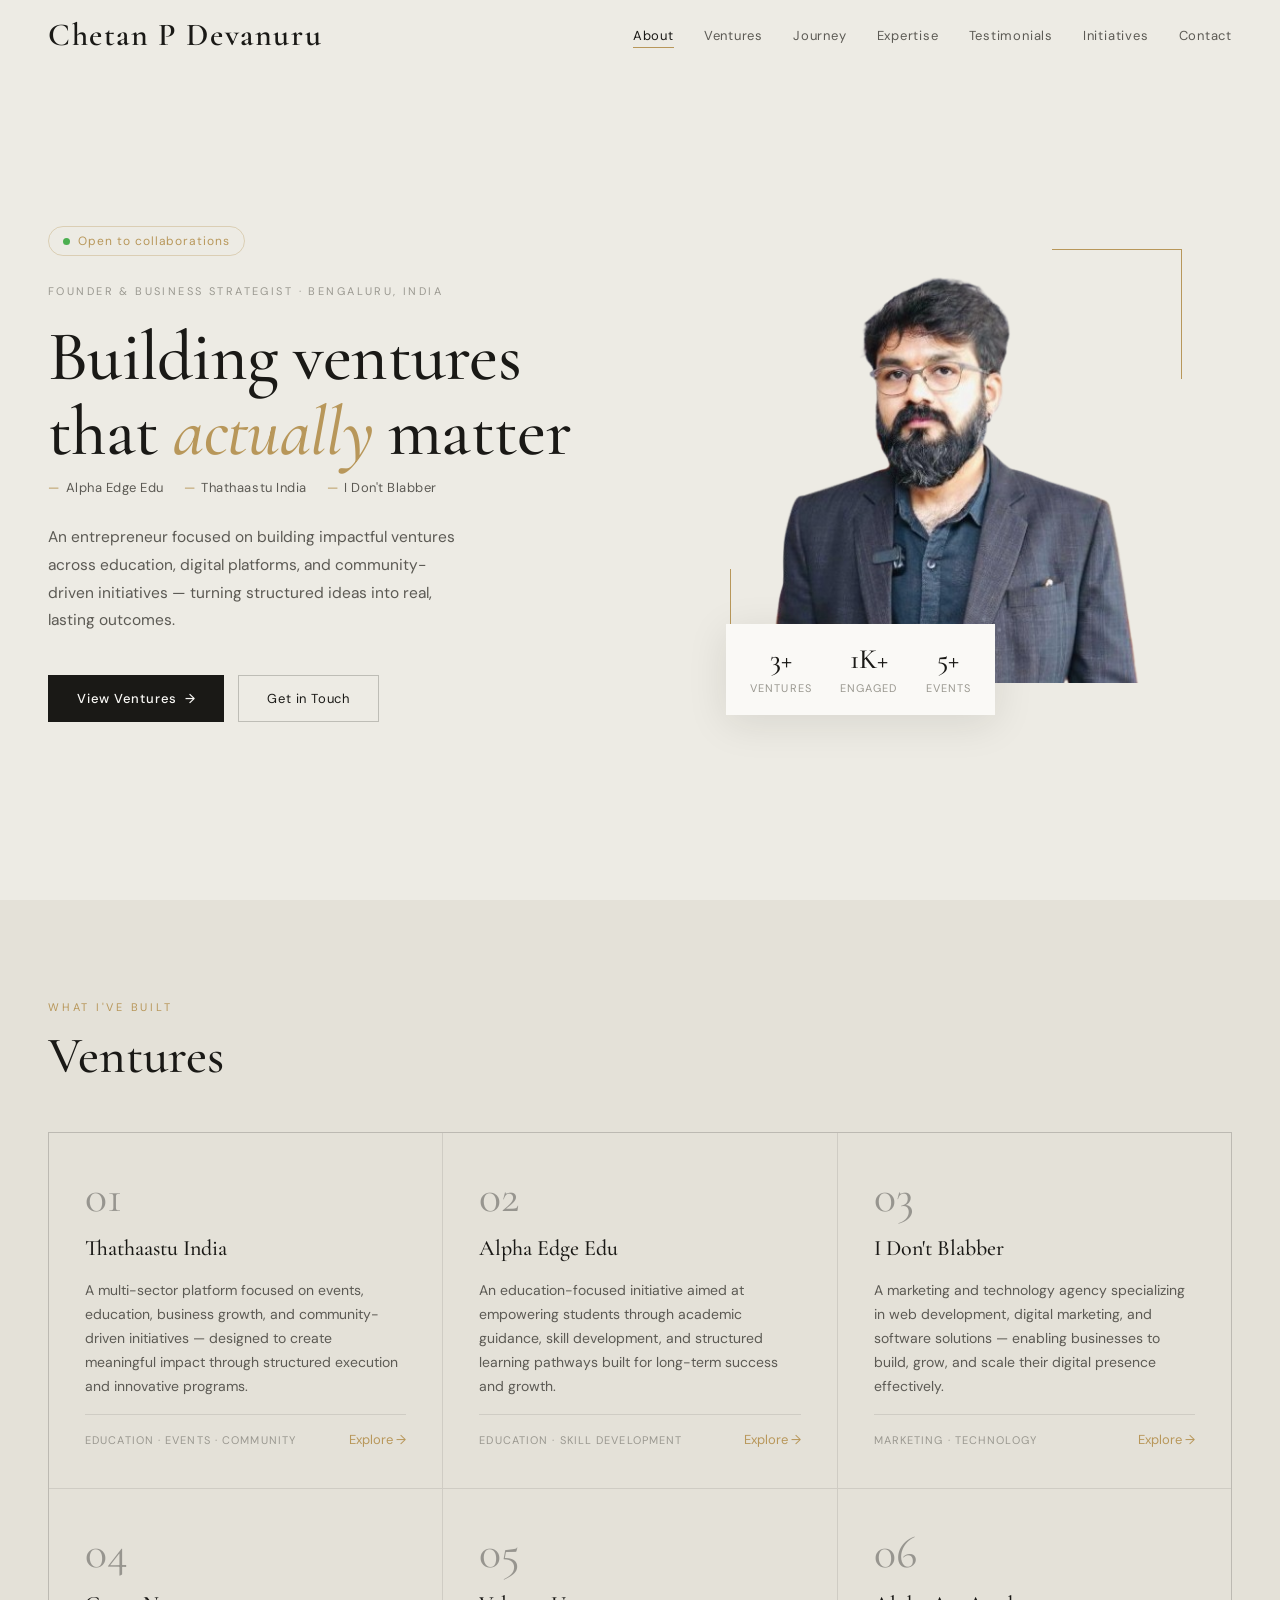
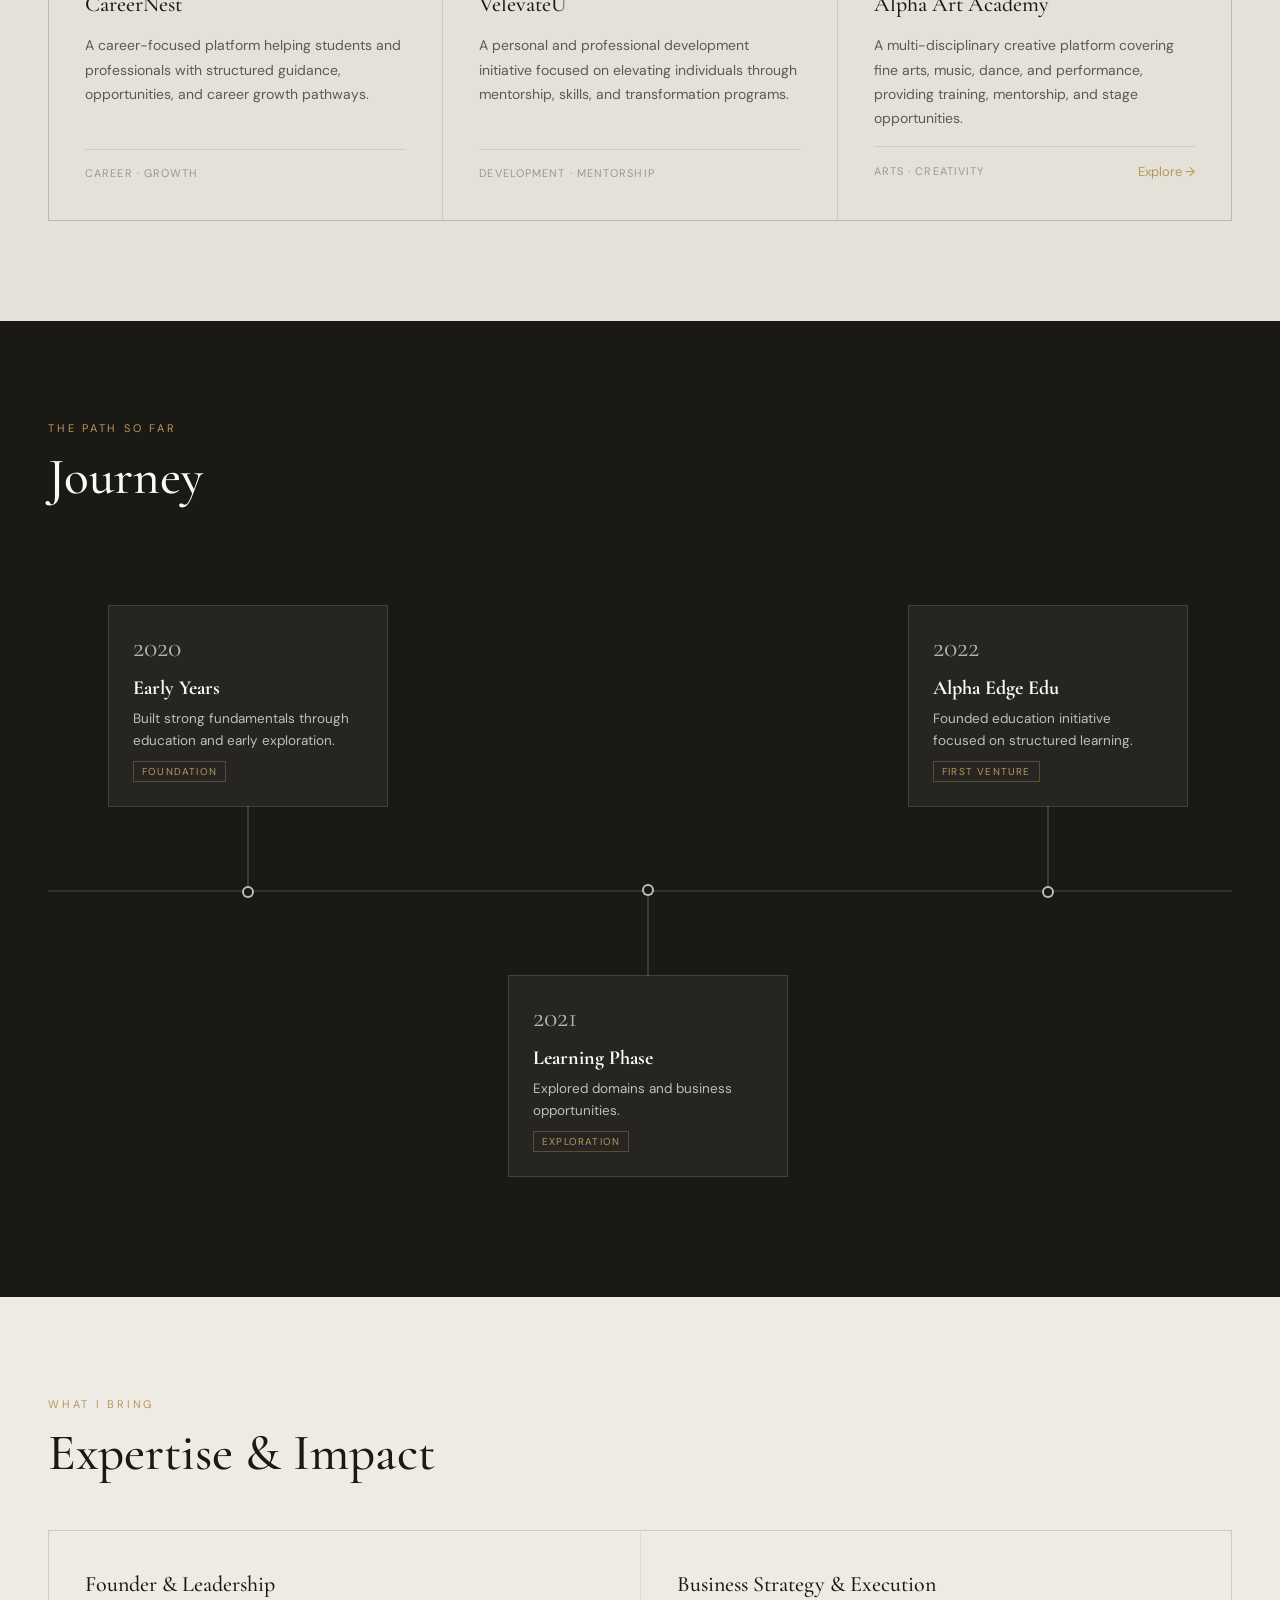
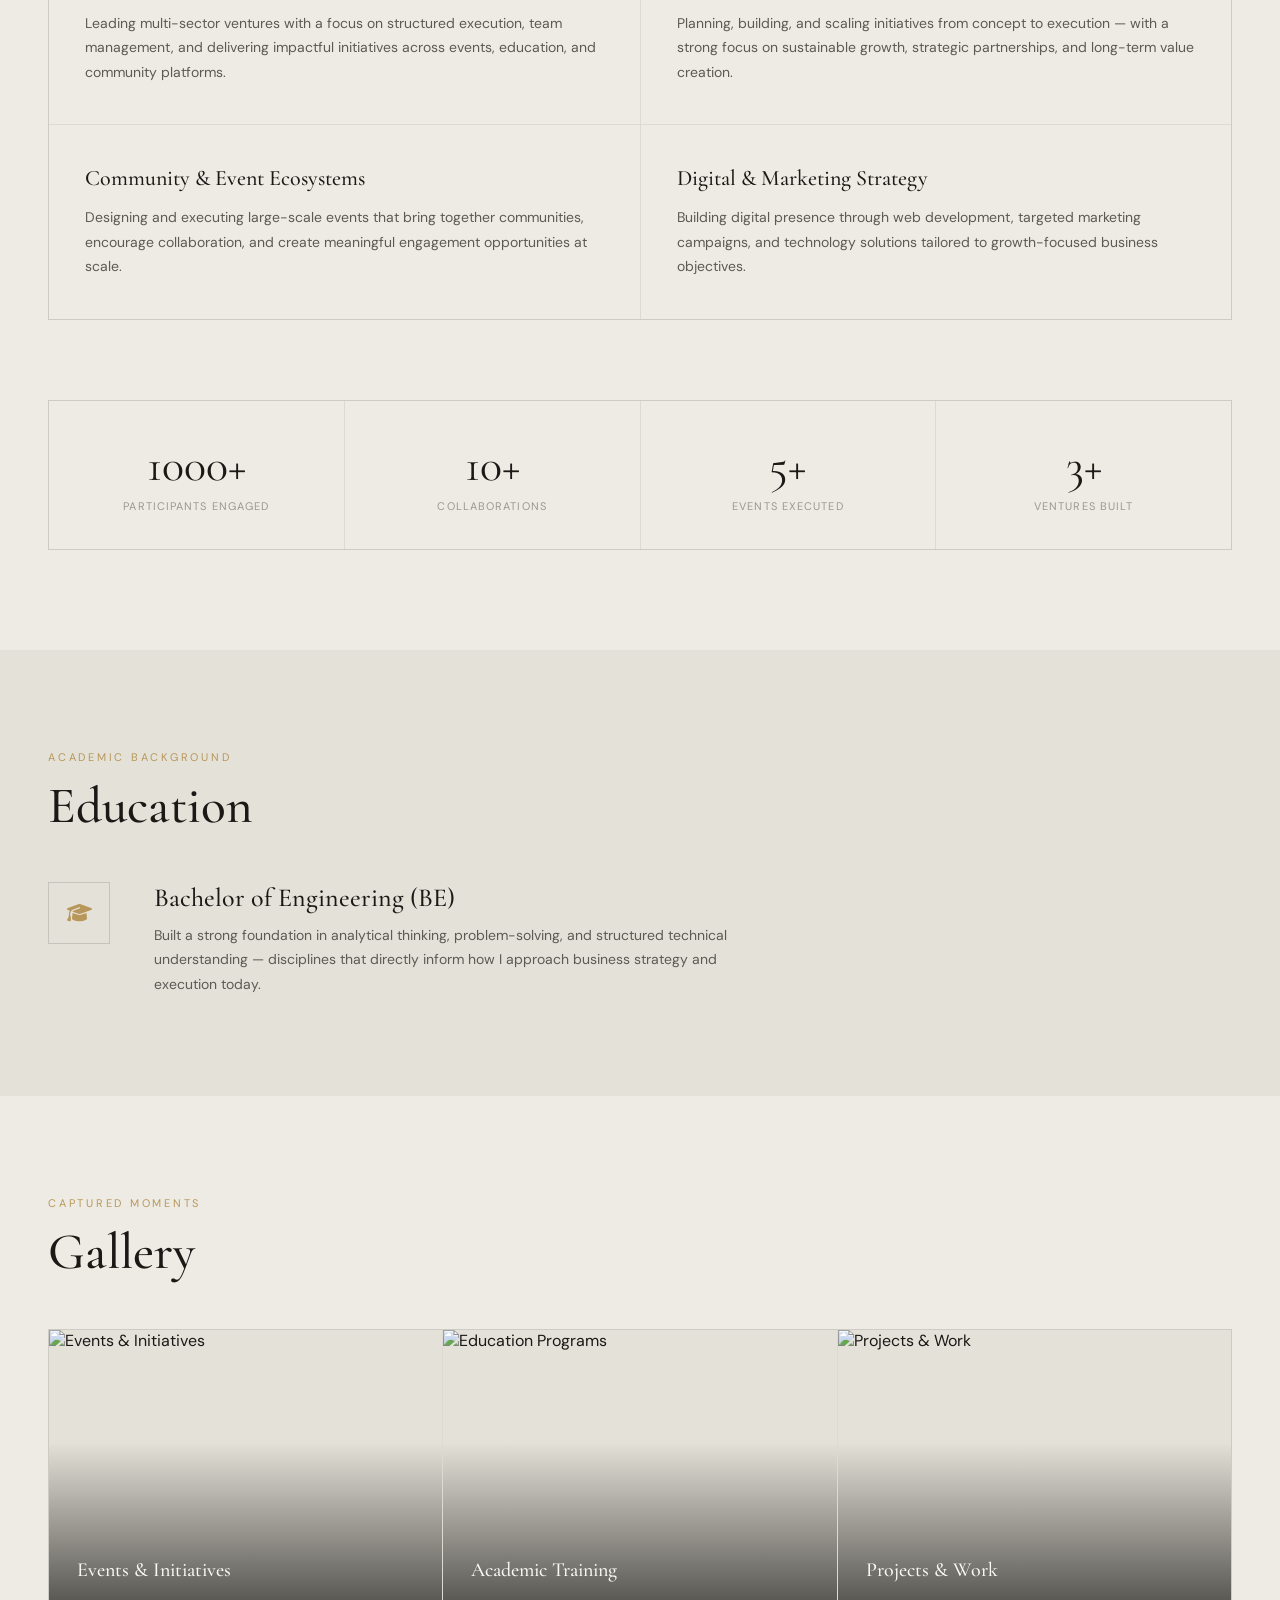
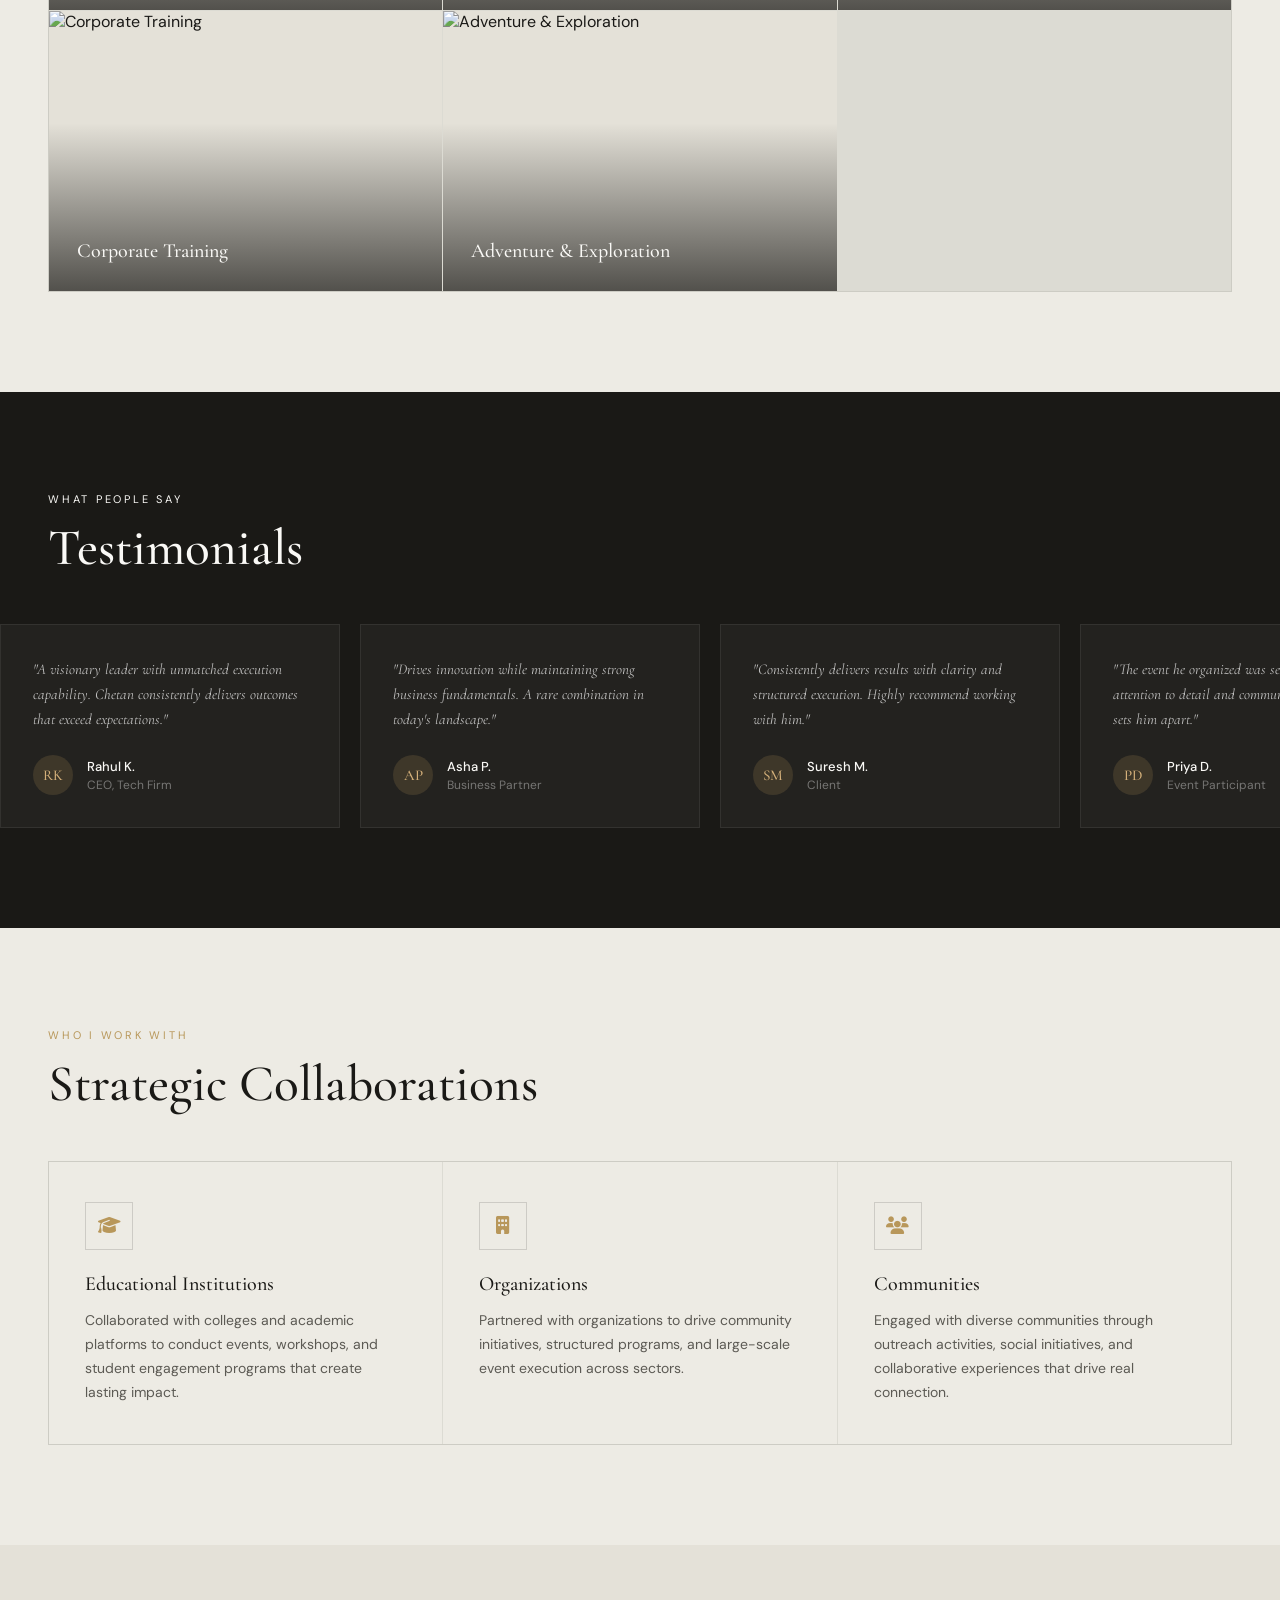
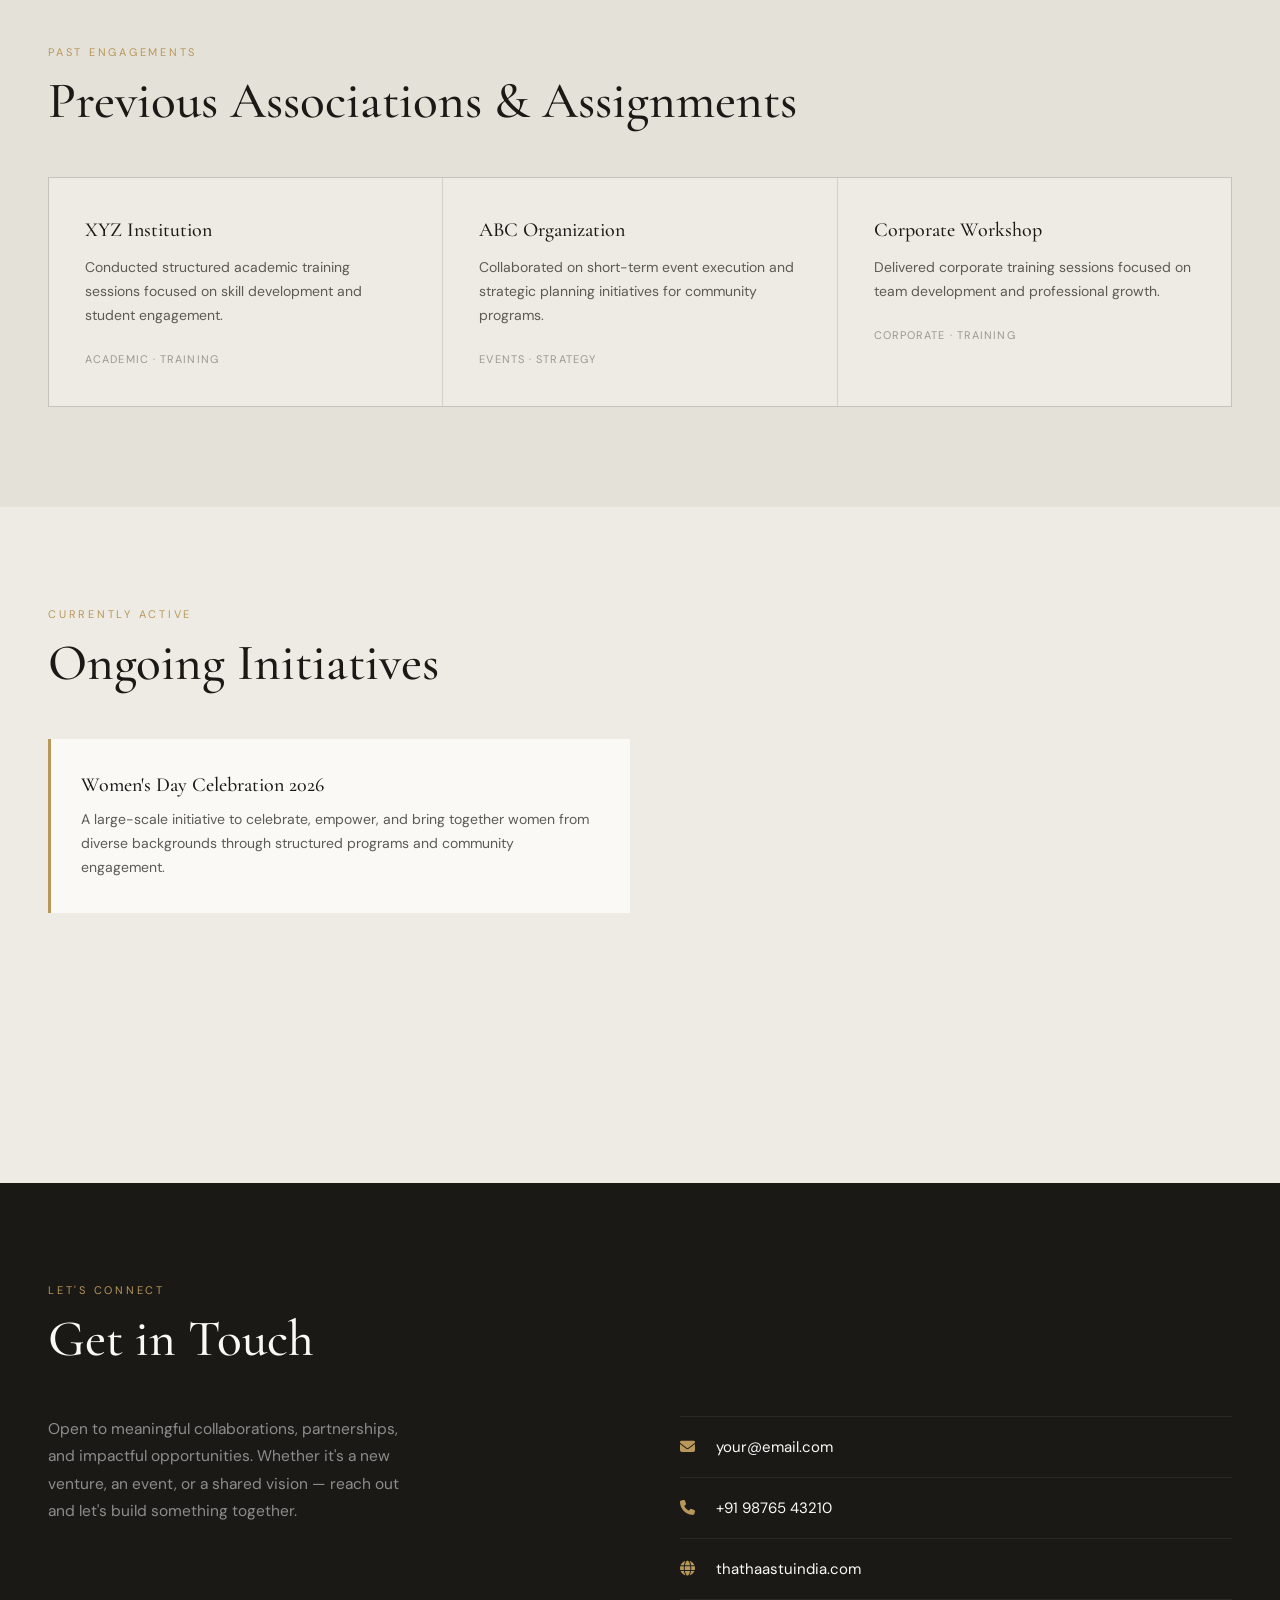
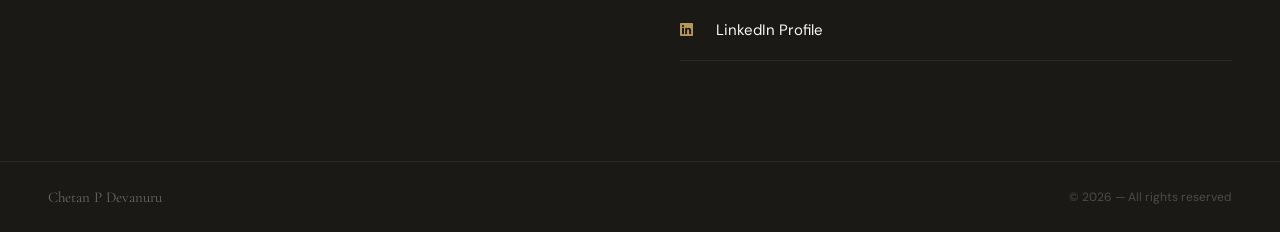
==== index.html @ 6f2474b7 "Initial commit" ====
<!DOCTYPE html>
<html lang="en">

<head>
  <meta charset="UTF-8">
  <meta name="viewport" content="width=device-width, initial-scale=1.0">
  <title>Chetan P Devanuru — Founder & Strategist</title>
  <link
    href="https://fonts.googleapis.com/css2?family=Cormorant+Garamond:ital,wght@0,400;0,500;0,600;1,400;1,500&family=DM+Sans:wght@300;400;500&display=swap"
    rel="stylesheet">
  <link rel="stylesheet" href="https://cdnjs.cloudflare.com/ajax/libs/font-awesome/6.5.0/css/all.min.css">
  <link rel="stylesheet" href="style.css">
</head>

<body>

  <!-- SCROLL PROGRESS -->
  <div id="scroll-progress"></div>

  <!-- CUSTOM CURSOR -->
  <div id="cursor-dot"></div>
  <div id="cursor-ring"></div>

  <!-- LOADER -->
  <div id="loader">
    <div id="loader-name"></div>
    <div id="loader-sub">Founder &nbsp;·&nbsp; Strategist &nbsp;·&nbsp; Builder</div>
    <div id="loader-line"></div>
  </div>

  <!-- NAV -->
  <nav id="navbar">
    <h1 class="nav-logo">Chetan P Devanuru</h1>
    <div class="menu-toggle" id="menuToggle">
      <span></span><span></span><span></span>
    </div>
    <ul id="navMenu">
      <li><a href="#about" class="nav-link" data-target="about">About</a></li>
      <li><a href="#ventures" class="nav-link" data-target="ventures">Ventures</a></li>
      <li><a href="#journey" class="nav-link" data-target="journey">Journey</a></li>
      <li><a href="#experience" class="nav-link" data-target="experience">Expertise</a></li>
      <li><a href="#testimonials" class="nav-link" data-target="testimonials">Testimonials</a></li>
      <li><a href="#ongoinginitiatives" class="nav-link" data-target="ongoinginitiatives">Initiatives</a></li>
      <li><a href="#contact" class="nav-link" data-target="contact">Contact</a></li>
    </ul>
  </nav>

  <!-- HERO -->
  <section id="about">
    <div class="hero-left">
      <div class="status-badge">
        <span class="status-dot"></span>
        Open to collaborations
      </div>
      <p class="hero-eyebrow">Founder &amp; Business Strategist · Bengaluru, India</p>
      <h1 class="hero-title">
        Building ventures<br>that <em>actually</em> matter
      </h1>
      <div class="hero-roles">
        <span>Alpha Edge Edu</span>
        <span>Thathaastu India</span>
        <span>I Don't Blabber</span>
      </div>
      <p class="hero-desc">
        An entrepreneur focused on building impactful ventures across education, digital platforms, and
        community-driven initiatives — turning structured ideas into real, lasting outcomes.
      </p>
      <div class="hero-cta">
        <a class="btn-primary" href="#ventures">View Ventures &nbsp;→</a>
        <a class="btn-secondary" href="#contact">Get in Touch</a>
      </div>
    </div>
    <div class="hero-right">
      <div class="hero-img-frame" id="heroFrame">
        <img src="images/image-removebg-preview (1).png" alt="Chetan P Devanuru"
          onerror="this.outerHTML='<div class=\'hero-img-placeholder\'>CPD</div>'">
        <div class="hero-stat-strip">
          <div class="h-stat"><span class="h-stat-num">3+</span><span class="h-stat-label">Ventures</span>
          </div>
          <div class="h-stat"><span class="h-stat-num">1K+</span><span class="h-stat-label">Engaged</span>
          </div>
          <div class="h-stat"><span class="h-stat-num">5+</span><span class="h-stat-label">Events</span></div>
        </div>
      </div>
    </div>
  </section>

  <!-- VENTURES -->
  <section id="ventures">
    <span class="section-label">What I've built</span>
    <h2 class="section-title">Ventures</h2>
    <div class="ventures-grid">
      <div class="venture-card">
        <div class="venture-num">01</div>
        <h3>Thathaastu India</h3>
        <p>A multi-sector platform focused on events, education, business growth, and community-driven
          initiatives — designed to create meaningful impact through structured execution and innovative
          programs.</p>
        <div class="venture-footer">
          <span class="venture-tag">Education · Events · Community</span>
          <a href="https://www.thathaastuindia.com/" target="_blank" class="venture-btn">Explore →</a>
        </div>
      </div>
      <div class="venture-card">
        <div class="venture-num">02</div>
        <h3>Alpha Edge Edu</h3>
        <p>An education-focused initiative aimed at empowering students through academic guidance, skill
          development, and structured learning pathways built for long-term success and growth.</p>
        <div class="venture-footer">
          <span class="venture-tag">Education · Skill Development</span>
          <a href="https://alphaedgeedu.com" target="_blank" class="venture-btn">Explore →</a>
        </div>
      </div>
      <div class="venture-card">
        <div class="venture-num">03</div>
        <h3>I Don't Blabber</h3>
        <p>A marketing and technology agency specializing in web development, digital marketing, and software
          solutions — enabling businesses to build, grow, and scale their digital presence effectively.</p>
        <div class="venture-footer">
          <span class="venture-tag">Marketing · Technology</span>
          <a href="https://www.idontblabber.com/" target="_blank" class="venture-btn">Explore →</a>
        </div>
      </div>
      <div class="venture-card">
        <div class="venture-num">04</div>
        <h3>CareerNest</h3>
        <p>A career-focused platform helping students and professionals with structured guidance, opportunities, and
          career growth pathways.</p>
        <div class="venture-footer">
          <span class="venture-tag">Career · Growth</span>
        </div>
      </div>

      <div class="venture-card">
        <div class="venture-num">05</div>
        <h3>VelevateU</h3>
        <p>A personal and professional development initiative focused on elevating individuals through mentorship,
          skills, and transformation programs.</p>
        <div class="venture-footer">
          <span class="venture-tag">Development · Mentorship</span>
        </div>
      </div>

      <div class="venture-card">
        <div class="venture-num">06</div>
        <h3>Alpha Art Academy</h3>
        <p>A multi-disciplinary creative platform covering fine arts, music, dance, and performance, providing training,
          mentorship, and stage opportunities.</p>
        <div class="venture-footer">
          <span class="venture-tag">Arts · Creativity</span>
          <a href="https://www.instagram.com/alpha_art_academy?igsh=MWo1enZ0ajhycTVjdg%3D%3D" target="_blank"
            class="venture-btn">Explore →</a>
        </div>
      </div>



    </div>
  </section>

  <!-- JOURNEY -->
  <section id="journey">
    <span class="section-label">The path so far</span>
    <h2 class="section-title">Journey</h2>
    <div class="timeline-horizontal">

  <div class="timeline-line"></div>

  <div class="timeline-track" id="timelineTrack">

    <!-- ITEM -->
    <div class="tl-card">
      <div class="tl-year">2020</div>
      <div class="tl-content">
        <h4>Early Years</h4>
        <p>Built strong fundamentals through education and early exploration.</p>
        <span class="tl-tag">Foundation</span>
      </div>
    </div>

    <div class="tl-card">
      <div class="tl-year">2021</div>
      <div class="tl-content">
        <h4>Learning Phase</h4>
        <p>Explored domains and business opportunities.</p>
        <span class="tl-tag">Exploration</span>
      </div>
    </div>

    <div class="tl-card">
      <div class="tl-year">2022</div>
      <div class="tl-content">
        <h4>Alpha Edge Edu</h4>
        <p>Founded education initiative focused on structured learning.</p>
        <span class="tl-tag">First Venture</span>
      </div>
    </div>

    <div class="tl-card">
      <div class="tl-year">2024</div>
      <div class="tl-content">
        <h4>I Don't Blabber</h4>
        <p>Co-founded marketing & tech agency.</p>
        <span class="tl-tag">Co-Founder</span>
      </div>
    </div>

    <div class="tl-card ">
      <div class="tl-year">2025</div>
      <div class="tl-content">
        <h4>Thathaastu India</h4>
        <p>Launched multi-sector platform.</p>
        <span class="tl-tag">Flagship</span>
      </div>
    </div>

    <div class="tl-card highlight">
      <div class="tl-year">2026+</div>
      <div class="tl-content">
        <h4>Vision Forward</h4>
        <p>Scaling ecosystems and impact.</p>
        <span class="tl-tag">In Progress</span>
      </div>
    </div>

  </div>
</div>
    
  </section>

  <!-- EXPERTISE -->
  <section id="experience">
    <span class="section-label">What I bring</span>
    <h2 class="section-title">Expertise &amp; Impact</h2>
    <div class="exp-grid">
      <div class="exp-card">
        <h3>Founder &amp; Leadership</h3>
        <p>Leading multi-sector ventures with a focus on structured execution, team management, and delivering
          impactful initiatives across events, education, and community platforms.</p>
      </div>
      <div class="exp-card">
        <h3>Business Strategy &amp; Execution</h3>
        <p>Planning, building, and scaling initiatives from concept to execution — with a strong focus on
          sustainable growth, strategic partnerships, and long-term value creation.</p>
      </div>
      <div class="exp-card">
        <h3>Community &amp; Event Ecosystems</h3>
        <p>Designing and executing large-scale events that bring together communities, encourage collaboration,
          and create meaningful engagement opportunities at scale.</p>
      </div>
      <div class="exp-card">
        <h3>Digital &amp; Marketing Strategy</h3>
        <p>Building digital presence through web development, targeted marketing campaigns, and technology
          solutions tailored to growth-focused business objectives.</p>
      </div>
    </div>
    <div class="impact-strip">
      <div class="impact-item">
        <h3>1000+</h3>
        <p>Participants Engaged</p>
      </div>
      <div class="impact-item">
        <h3>10+</h3>
        <p>Collaborations</p>
      </div>
      <div class="impact-item">
        <h3>5+</h3>
        <p>Events Executed</p>
      </div>
      <div class="impact-item">
        <h3>3+</h3>
        <p>Ventures Built</p>
      </div>
    </div>
  </section>

  <!-- EDUCATION -->
  <section id="education">
    <span class="section-label">Academic background</span>
    <h2 class="section-title">Education</h2>
    <div class="edu-block reveal">
      <div class="edu-icon-wrap"><i class="fas fa-graduation-cap"></i></div>
      <div>
        <h3>Bachelor of Engineering (BE)</h3>
        <p>Built a strong foundation in analytical thinking, problem-solving, and structured technical
          understanding — disciplines that directly inform how I approach business strategy and execution
          today.</p>
      </div>
    </div>
  </section>

  <!-- GALLERY -->
  <section id="gallery">
    <span class="section-label">Captured moments</span>
    <h2 class="section-title">Gallery</h2>
    <div class="gallery-cards">
      <div class="gallery-card" data-page="events.html">
        <img src="https://images.unsplash.com/photo-1521737604893-d14cc237f11d?w=900&q=80"
          alt="Events &amp; Initiatives">
        <div class="gallery-overlay">
          <h3>Events &amp; Initiatives</h3>
        </div>
      </div>
      <div class="gallery-card" data-page="education.html">
        <img
          src="https://plus.unsplash.com/premium_photo-1682125773446-259ce64f9dd7?w=1000&auto=format&fit=crop&q=60&ixlib=rb-4.1.0&ixid=M3wxMjA3fDB8MHxzZWFyY2h8MXx8ZWR1Y2F0aW9ufGVufDB8fDB8fHww"
          alt="Education Programs">
        <div class="gallery-overlay">
          <h3>Academic Training</h3>
        </div>
      </div>
      <div class="gallery-card" data-page="projects.html">
        <img src="https://images.unsplash.com/photo-1492724441997-5dc865305da7?w=900&q=80" alt="Projects &amp; Work">
        <div class="gallery-overlay">
          <h3>Projects &amp; Work</h3>
        </div>
      </div>

      <div class="gallery-card" data-page="corporate-training.html">
        <img src="https://images.unsplash.com/photo-1552664730-d307ca884978?w=900&q=80" alt="Corporate Training">
        <div class="gallery-overlay">
          <h3>Corporate Training</h3>
        </div>
      </div>

      <div class="gallery-card" data-page="adventure.html">
        <img src="https://images.unsplash.com/photo-1501785888041-af3ef285b470?w=900&q=80"
          alt="Adventure & Exploration">
        <div class="gallery-overlay">
          <h3>Adventure & Exploration</h3>
        </div>
      </div>
    </div>
  </section>

  <!-- TESTIMONIALS -->
  <section id="testimonials">
    <span class="section-label">What people say</span>
    <h2 class="section-title">Testimonials</h2>
    <div class="marquee">
      <div class="marquee-track" id="marqueeTrack">
        <div class="t-card">
          <p class="t-card-quote">"A visionary leader with unmatched execution capability. Chetan consistently
            delivers outcomes that exceed expectations."</p>
          <div class="t-card-author">
            <div class="t-avatar">RK</div>
            <div>
              <div class="t-name">Rahul K.</div>
              <div class="t-role">CEO, Tech Firm</div>
            </div>
          </div>
        </div>
        <div class="t-card">
          <p class="t-card-quote">"Drives innovation while maintaining strong business fundamentals. A rare
            combination in today's landscape."</p>
          <div class="t-card-author">
            <div class="t-avatar">AP</div>
            <div>
              <div class="t-name">Asha P.</div>
              <div class="t-role">Business Partner</div>
            </div>
          </div>
        </div>
        <div class="t-card">
          <p class="t-card-quote">"Consistently delivers results with clarity and structured execution. Highly
            recommend working with him."</p>
          <div class="t-card-author">
            <div class="t-avatar">SM</div>
            <div>
              <div class="t-name">Suresh M.</div>
              <div class="t-role">Client</div>
            </div>
          </div>
        </div>
        <div class="t-card">
          <p class="t-card-quote">"The event he organized was seamless. His attention to detail and community
            focus is what sets him apart."</p>
          <div class="t-card-author">
            <div class="t-avatar">PD</div>
            <div>
              <div class="t-name">Priya D.</div>
              <div class="t-role">Event Participant</div>
            </div>
          </div>
        </div>
        <div class="t-card">
          <p class="t-card-quote">"Working with Alpha Edge Edu transformed how our students approach learning.
            Exceptional mentorship and guidance."</p>
          <div class="t-card-author">
            <div class="t-avatar">NJ</div>
            <div>
              <div class="t-name">Nisha J.</div>
              <div class="t-role">College Coordinator</div>
            </div>
          </div>
        </div>
      </div>
    </div>
  </section>

  <!-- COLLABORATIONS -->
  <section id="collaborations">
    <span class="section-label">Who I work with</span>
    <h2 class="section-title">Strategic Collaborations</h2>
    <div class="collab-grid">
      <div class="collab-card">
        <div class="collab-icon"><i class="fas fa-graduation-cap"></i></div>
        <h3>Educational Institutions</h3>
        <p>Collaborated with colleges and academic platforms to conduct events, workshops, and student
          engagement programs that create lasting impact.</p>
      </div>
      <div class="collab-card">
        <div class="collab-icon"><i class="fas fa-building"></i></div>
        <h3>Organizations</h3>
        <p>Partnered with organizations to drive community initiatives, structured programs, and large-scale
          event execution across sectors.</p>
      </div>
      <div class="collab-card">
        <div class="collab-icon"><i class="fas fa-users"></i></div>
        <h3>Communities</h3>
        <p>Engaged with diverse communities through outreach activities, social initiatives, and collaborative
          experiences that drive real connection.</p>
      </div>
    </div>
  </section>


  <!-- Past engagements -->

  <section id="pastwork">
    <span class="section-label">Past engagements</span>
    <h2 class="section-title">Previous Associations & Assignments</h2>

    <div class="past-grid">

      <div class="past-card">
        <h3>XYZ Institution</h3>
        <p>Conducted structured academic training sessions focused on skill development and student engagement.</p>
        <span class="past-tag">Academic · Training</span>
      </div>

      <div class="past-card">
        <h3>ABC Organization</h3>
        <p>Collaborated on short-term event execution and strategic planning initiatives for community programs.</p>
        <span class="past-tag">Events · Strategy</span>
      </div>

      <div class="past-card">
        <h3>Corporate Workshop</h3>
        <p>Delivered corporate training sessions focused on team development and professional growth.</p>
        <span class="past-tag">Corporate · Training</span>
      </div>

    </div>
  </section>

  <!-- ONGOING INITIATIVES -->
  <section id="ongoinginitiatives">
    <span class="section-label">Currently active</span>
    <h2 class="section-title">Ongoing Initiatives</h2>
    <div class="initiatives-grid">
      <div class="initiative-card">
        <h3>Women's Day Celebration 2026</h3>
        <p>A large-scale initiative to celebrate, empower, and bring together women from diverse backgrounds
          through structured programs and community engagement.</p>
      </div>
      <div class="initiative-card">
        <h3>Thathaastu Events Expansion</h3>
        <p>Expanding event platforms to create consistent, high-impact experiences across education, business,
          and community ecosystems.</p>
      </div>
      <div class="initiative-card">
        <h3>Alpha Edge Learning Ecosystem</h3>
        <p>Building a structured learning environment focused on long-term student growth, skill development,
          and guided pathways for success.</p>
      </div>
      <div class="initiative-card">
        <h3>Community Collaboration Network</h3>
        <p>Developing a connected network enabling collaboration between institutions, organizations, and
          individuals for collective growth.</p>
      </div>
    </div>
  </section>

  <!-- CONTACT -->
  <section id="contact">
    <span class="section-label">Let's connect</span>
    <h2 class="section-title">Get in Touch</h2>
    <div class="contact-row">
      <p class="contact-desc">
        Open to meaningful collaborations, partnerships, and impactful opportunities. Whether it's a new
        venture, an event, or a shared vision — reach out and let's build something together.
      </p>
      <div class="contact-links">
        <!-- IMPORTANT: Replace with your actual email and phone -->
        <a href="mailto:your@email.com" class="contact-item">
          <i class="fas fa-envelope"></i> your@email.com
        </a>
        <a href="tel:+919876543210" class="contact-item">
          <i class="fas fa-phone"></i> +91 98765 43210
        </a>
        <a href="https://www.thathaastuindia.com/" target="_blank" class="contact-item">
          <i class="fas fa-globe"></i> thathaastuindia.com
        </a>
        <a href="https://linkedin.com/in/yourprofile" target="_blank" class="contact-item">
          <i class="fab fa-linkedin"></i> LinkedIn Profile
        </a>
      </div>
    </div>
  </section>

  <!-- FOOTER -->
  <footer>
    <span class="footer-brand">Chetan P Devanuru</span>
    <span class="footer-copy">© 2026 — All rights reserved</span>
  </footer>

  <script src="script.js"></script>
</body>

</html>
---- style.css ----
/* ── RESET & BASE ─────────────────────────────── */
*,
*::before,
*::after {
  margin: 0;
  padding: 0;
  box-sizing: border-box;
}


:root {
  --bg: #EDEBE4;
  --bg2: #E4E1D8;
  --ink: #1A1916;
  --ink2: #5C5A54;
  --ink3: #9A9890;
  --gold: #B8975A;
  --gold-lt: #D4B07A;
  --white: #FAF9F6;
  --serif: 'Cormorant Garamond', Georgia, serif;
  --sans: 'DM Sans', sans-serif;
  --nav-h: 68px;
  --ease: cubic-bezier(0.76, 0, 0.24, 1);
}

html {
  scroll-behavior: smooth;
  overflow-x: hidden;
}

body {
  font-family: var(--sans);
  background: var(--bg);
  color: var(--ink);
  overflow-x: hidden;
  cursor: default;
}

/* ── CLEAN CURSOR ────────────────────────────── */
body {
  cursor: default;
}

a,
button,
.nav-link,
.venture-card,
.gallery-card,
.collab-card,
.contact-item {
  cursor: pointer;
}

/* ── LOADER ───────────────────────────────────── */
#loader {
  position: fixed;
  inset: 0;
  z-index: 8000;
  background: var(--ink);
  display: flex;
  align-items: center;
  justify-content: center;
  flex-direction: column;
  gap: 20px;
}

#loader-name {
  font-family: var(--serif);
  font-size: clamp(26px, 5vw, 52px);
  color: var(--white);
  letter-spacing: 0.12em;
  display: flex;
  gap: 0;
}

#loader-name span {
  display: inline-block;
  opacity: 0;
  transform: translateY(36px);
  animation: letterUp 0.55s var(--ease) forwards;
}

#loader-sub {
  font-family: var(--sans);
  font-size: 11px;
  color: var(--gold);
  letter-spacing: 0.28em;
  text-transform: uppercase;
  opacity: 0;
  animation: fadeIn 0.5s ease 1.1s forwards;
}

#loader-line {
  width: 0;
  height: 1px;
  background: var(--gold);
  animation: lineGrow 0.8s ease 1.3s forwards;
}

@keyframes letterUp {
  to {
    opacity: 1;
    transform: translateY(0);
  }
}

@keyframes fadeIn {
  to {
    opacity: 1;
  }
}

@keyframes lineGrow {
  to {
    width: 180px;
  }
}

#loader.hide {
  animation: loaderOut 0.7s var(--ease) forwards;
}

@keyframes loaderOut {
  to {
    opacity: 0;
    pointer-events: none;
  }
}

/* ── NAV ──────────────────────────────────────── */
nav {
  position: fixed;
  top: 0;
  width: 100%;
  z-index: 1000;
  height: var(--nav-h);
  display: flex;
  align-items: center;
  justify-content: space-between;
  padding: 0 48px;
  transition: background 0.4s, box-shadow 0.4s;
}

nav.scrolled {
  background: rgba(237, 235, 228, 0.94);
  backdrop-filter: blur(14px);
  -webkit-backdrop-filter: blur(14px);
  box-shadow: 0 1px 0 rgba(26, 25, 22, 0.08);
}

.nav-logo {
  font-family: var(--serif);
  font-size: 32px;
  font-weight: 600;
  letter-spacing: 0.05em;
  color: var(--ink);
  text-decoration: none;
  cursor: none;
}

nav ul {
  display: flex;
  gap: 30px;
  list-style: none;
}

.nav-link {
  font-size: 13px;
  font-weight: 400;
  letter-spacing: 0.06em;
  color: var(--ink2);
  text-decoration: none;
  cursor: pointer;
  position: relative;
  padding-bottom: 4px;
  transition: color 0.25s;
}

.nav-link::after {
  content: '';
  position: absolute;
  bottom: 0;
  left: 0;
  width: 0;
  height: 1px;
  background: var(--gold);
  transition: width 0.3s var(--ease);
}

.nav-link:hover,
.nav-link.active {
  color: var(--ink);
}

.nav-link:hover::after,
.nav-link.active::after {
  width: 100%;
}

.menu-toggle {
  display: none;
  flex-direction: column;
  gap: 5px;
  cursor: none;
}

.menu-toggle span {
  width: 22px;
  height: 2px;
  background: var(--ink);
  display: block;
  transition: 0.3s;
}

.menu-toggle.active span:nth-child(1) {
  transform: rotate(45deg) translate(5px, 5px);
}

.menu-toggle.active span:nth-child(2) {
  opacity: 0;
}

.menu-toggle.active span:nth-child(3) {
  transform: rotate(-45deg) translate(5px, -5px);
}

/* ── STATUS BADGE ─────────────────────────────── */
.status-badge {
  display: inline-flex;
  align-items: center;
  gap: 8px;
  padding: 6px 14px;
  border: 1px solid rgba(184, 151, 90, 0.35);
  border-radius: 100px;
  font-size: 12px;
  font-weight: 400;
  letter-spacing: 0.08em;
  color: var(--gold);
  margin-bottom: 28px;
}

.status-dot {
  width: 7px;
  height: 7px;
  border-radius: 50%;
  background: #4CAF50;
  animation: pulseDot 2s infinite;
}

@keyframes pulseDot {
  0% {
    box-shadow: 0 0 0 0 rgba(76, 175, 80, 0.5);
  }

  70% {
    box-shadow: 0 0 0 8px rgba(76, 175, 80, 0);
  }

  100% {
    box-shadow: 0 0 0 0 rgba(76, 175, 80, 0);
  }
}

/* ── HERO ─────────────────────────────────────── */
#about {
  min-height: 100vh;
  padding: calc(var(--nav-h) + 60px) 48px 80px;
  display: grid;
  grid-template-columns: 1fr 1fr;
  gap: 80px;
  align-items: center;
}

.hero-eyebrow {
  font-size: 11px;
  letter-spacing: 0.22em;
  text-transform: uppercase;
  color: var(--ink3);
  margin-bottom: 22px;
}

.hero-title {
  font-family: var(--serif);
  font-size: clamp(42px, 5.5vw, 82px);
  font-weight: 500;
  line-height: 1.06;
  letter-spacing: -0.01em;
  margin-bottom: 10px;
}

.hero-title em {
  font-style: italic;
  color: var(--gold);
}

.hero-roles {
  display: flex;
  gap: 20px;
  flex-wrap: wrap;
  margin-bottom: 28px;
  font-size: 13px;
  color: var(--ink2);
  letter-spacing: 0.04em;
}

.hero-roles span {
  display: flex;
  align-items: center;
  gap: 6px;
}

.hero-roles span::before {
  content: '—';
  color: var(--gold);
}

.hero-desc {
  font-size: 15.5px;
  line-height: 1.78;
  color: var(--ink2);
  max-width: 420px;
  margin-bottom: 40px;
}

.hero-cta {
  display: flex;
  gap: 14px;
  flex-wrap: wrap;
}

.btn-primary {
  display: inline-flex;
  align-items: center;
  gap: 8px;
  padding: 14px 28px;
  background: var(--ink);
  color: var(--white);
  font-family: var(--sans);
  font-size: 13px;
  font-weight: 500;
  letter-spacing: 0.06em;
  text-decoration: none;
  border: 1px solid transparent;
  cursor: pointer;
  transition: background 0.25s, transform 0.2s;
}

.btn-primary:hover {
  background: var(--gold);
  transform: translateY(-2px);
}

.btn-secondary {
  display: inline-flex;
  align-items: center;
  gap: 8px;
  padding: 13px 28px;
  background: transparent;
  color: var(--ink);
  font-family: var(--sans);
  font-size: 13px;
  font-weight: 400;
  letter-spacing: 0.06em;
  text-decoration: none;
  border: 1px solid rgba(26, 25, 22, 0.22);
  cursor: pointer;
  transition: border-color 0.25s, color 0.25s, transform 0.2s;
}

.btn-secondary:hover {
  border-color: var(--gold);
  color: var(--gold);
  transform: translateY(-2px);
}

/* Hero image */
.hero-right {
  position: relative;
  display: flex;
  align-items: center;
  justify-content: center;
}

.hero-img-frame {
  position: relative;
  width: 100%;
  max-width: 420px;
  transform-style: preserve-3d;
}

.hero-img-frame::before {
  content: '';
  position: absolute;
  top: -16px;
  right: -16px;
  width: 130px;
  height: 130px;
  border-top: 1px solid var(--gold);
  border-right: 1px solid var(--gold);
}

.hero-img-frame::after {
  content: '';
  position: absolute;
  bottom: -16px;
  left: -16px;
  width: 130px;
  height: 130px;
  border-bottom: 1px solid var(--gold);
  border-left: 1px solid var(--gold);
}

.hero-img-frame img {
  width: 100%;
  display: block;
  position: relative;
  z-index: 1;
  filter: grayscale(15%);
}

.hero-img-placeholder {
  width: 100%;
  min-height: 420px;
  background: var(--bg2);
  display: flex;
  align-items: center;
  justify-content: center;
  font-family: var(--serif);
  font-size: 64px;
  color: rgba(26, 25, 22, 0.1);
}

.hero-stat-strip {
  position: absolute;
  bottom: -32px;
  left: -20px;
  background: var(--white);
  padding: 18px 24px;
  display: flex;
  gap: 28px;
  box-shadow: 0 8px 40px rgba(26, 25, 22, 0.1);
  z-index: 2;
}

.h-stat {
  text-align: center;
}

.h-stat-num {
  font-family: var(--serif);
  font-size: 28px;
  font-weight: 500;
  color: var(--ink);
  display: block;
}

.h-stat-label {
  font-size: 11px;
  letter-spacing: 0.1em;
  text-transform: uppercase;
  color: var(--ink3);
}

/* ── SECTION BASE ─────────── */
section {
  padding: 100px 48px;
}

.section-label {
  font-size: 11px;
  letter-spacing: 0.25em;
  text-transform: uppercase;
  color: var(--gold);
  margin-bottom: 14px;
  display: block;
}

h2.section-title {
  font-family: var(--serif);
  font-size: clamp(32px, 4vw, 52px);
  font-weight: 500;
  line-height: 1.1;
  margin-bottom: 48px;
}

/* ── VENTURES ─────────────────────────────────── */
#ventures {
  background: var(--bg2);
}

.ventures-grid {
  display: grid;
  grid-template-columns: repeat(3, 1fr);
  gap: 1px;
  background: rgba(26, 25, 22, 0.1);
  border: 1px solid rgba(26, 25, 22, 0.1);
}

.venture-card {
  background: var(--bg2);
  padding: 40px 36px;
  display: flex;
  flex-direction: column;
  gap: 16px;
  opacity: 0;
  cursor: default;
  transform: translateY(20px);
  transition: opacity 0.6s var(--ease), transform 0.6s var(--ease), background 0.3s;
}

.venture-card.show {
  opacity: 1;
  transform: translateY(0);
}

.venture-card:hover {
  background: var(--white);
}

.venture-num {
  font-family: var(--serif);
  font-size: 46px;
  font-weight: 400;
  color: rgba(9, 9, 9, 0.35);
  line-height: 1;
}

.venture-card h3 {
  font-family: var(--serif);
  font-size: 22px;
  font-weight: 500;
  line-height: 1.2;
}

.venture-card p {
  font-size: 14px;
  line-height: 1.72;
  color: var(--ink2);
  flex: 1;
}

.venture-footer {
  display: flex;
  justify-content: space-between;
  align-items: center;
  padding-top: 16px;
  border-top: 1px solid rgba(26, 25, 22, 0.1);
}

.venture-tag {
  font-size: 11px;
  letter-spacing: 0.1em;
  text-transform: uppercase;
  color: var(--ink3);
}

.venture-btn {
  font-size: 13px;
  color: var(--gold);
  text-decoration: none;
  display: flex;
  align-items: center;
  gap: 4px;
  cursor: pointer;
  transition: gap 0.25s;
}

.venture-btn:hover {
  gap: 10px;
}
/* ── JOURNEY SECTION (FINAL – HOVER FIX ONLY) ───────────────── */

#journey {
  background: var(--ink);
  color: var(--white);
}

#journey .section-title {
  color: var(--white);
}

/* container */
.timeline-horizontal {
  position: relative;
  margin-top: 80px;
}

/* main line */
.timeline-line {
  position: absolute;
  top: 50%;
  left: 0;
  width: 100%;
  height: 1px;
  background: rgba(255,255,255,0.2);
  transform: translateY(-50%);
  z-index: 1;
}

/* track */
.timeline-track {
  display: flex;
  gap: 120px;
  overflow-x: auto;
  padding: 20px 60px;
  position: relative;
  z-index: 2;
  scroll-behavior: smooth;
}

.timeline-track::-webkit-scrollbar {
  display: none;
}
.timeline-track {
  scrollbar-width: none;
}

.timeline-track::after {
  content: '';
  min-width: 120px;
}
/* ── CARD BASE ───────────────── */
.tl-card {
  position: relative;
  min-width: 280px;
  max-width: 280px;
  background: rgba(255,255,255,0.05);
  border: 1px solid rgba(255,255,255,0.12);
  padding: 24px;
  z-index: 3;

  transition: 
    background 0.3s ease,
    border 0.3s ease,
    box-shadow 0.3s ease,
    transform 0.25s ease;
}

/* ── HOVER (NO SCALE) ───────────────── */
.tl-card:hover {
  background: rgba(255,255,255,0.08);
  border-color: rgba(255,255,255,0.2);

  /* subtle lift instead of scale */
  transform: translateY(-6px);

  /* premium shadow */
  box-shadow: 0 12px 30px rgba(0,0,0,0.25);
}
/* ── DOT ───────────────── */
.tl-card::before {
  content: '';
  position: absolute;
  left: 50%;
  width: 12px;
  height: 12px;
  background: var(--ink);
  border: 2px solid rgba(255,255,255,0.7);
  border-radius: 50%;
  transform: translateX(-50%);
  z-index: 5;
}

/* ── TOP CARDS */
.tl-card:nth-child(odd) {
  margin-bottom: 370px;
}

.tl-card:nth-child(odd)::before {
  bottom: -92px;
}

/* connector */
.tl-card:nth-child(odd)::after {
  content: '';
  position: absolute;
  bottom: -92px;
  left: 50%;
  width: 1px;
  height: 92px;
  background: rgba(255,255,255,0.3);
  transform: translateX(-50%);
}

/* ── BOTTOM CARDS */
.tl-card:nth-child(even) {
  margin-top: 370px;
}

.tl-card:nth-child(even)::before {
  top: -92px;
}

/* connector */
.tl-card:nth-child(even)::after {
  content: '';
  position: absolute;
  top: -92px;
  left: 50%;
  width: 1px;
  height: 92px;
  background: rgba(255,255,255,0.3);
  transform: translateX(-50%);
}

/* highlight */
.tl-card.highlight::before {
  background: var(--gold);
  border-color: var(--gold);
}

/* ── IMPORTANT FIX: KEEP DOT & LINE STATIC ───────────────── */

.tl-card::before,
.tl-card::after {
  transform-origin: center;
}

/* reverse scaling effect */
.tl-card:hover::before,
.tl-card:hover::after {
  transform: translateX(-50%) scale(0.952);
}

/* ── TEXT ───────────────── */

.tl-year {
  font-family: var(--serif);
  font-size: 28px;
  color: rgba(255,255,255,0.65);
  margin-bottom: 12px;
}

.tl-content h4 {
  font-family: var(--serif);
  font-size: 20px;
  color: var(--white);
  margin-bottom: 8px;
}

.tl-content p {
  font-size: 13.5px;
  color: rgba(255,255,255,0.7);
  line-height: 1.6;
}

.tl-tag {
  display: inline-block;
  margin-top: 10px;
  font-size: 10px;
  letter-spacing: 0.12em;
  text-transform: uppercase;
  color: var(--gold);
  border: 1px solid rgba(184,151,90,0.35);
  padding: 3px 8px;
}

/* ── MOBILE ───────────────── */
@media (max-width: 768px) {
  .timeline-track {
    gap: 50px;
    padding: 80px 20px;
  }

  .tl-card {
    min-width: 240px;
  }

  .tl-card:nth-child(odd),
  .tl-card:nth-child(even) {
    margin: 0;
  }

  .tl-card::before,
  .tl-card::after {
    display: none;
  }

  .timeline-line {
    top: 0;
  }
}
/* ── EXPERTISE ────────────────────────────────── */
.exp-grid {
  display: grid;
  grid-template-columns: 1fr 1fr;
  gap: 1px;
  background: rgba(26, 25, 22, 0.08);
  border: 1px solid rgba(26, 25, 22, 0.08);
  margin-bottom: 80px;
}

.exp-card {
  background: var(--bg);
  padding: 40px 36px;
  opacity: 0;
  transform: translateY(20px);
  transition: opacity 0.6s var(--ease), transform 0.6s var(--ease), background 0.3s;
}

.exp-card.show {
  opacity: 1;
  transform: translateY(0);
}

.exp-card:hover {
  background: var(--white);
}

.exp-card h3 {
  font-family: var(--serif);
  font-size: 22px;
  font-weight: 500;
  margin-bottom: 14px;
}

.exp-card p {
  font-size: 14px;
  line-height: 1.75;
  color: var(--ink2);
}

.impact-strip {
  display: grid;
  grid-template-columns: repeat(4, 1fr);
  gap: 1px;
  background: rgba(26, 25, 22, 0.08);
  border: 1px solid rgba(26, 25, 22, 0.08);
}

.impact-item {
  background: var(--bg);
  padding: 36px 28px;
  text-align: center;
}

.impact-item h3 {
  font-family: var(--serif);
  font-size: 46px;
  font-weight: 400;
  color: var(--ink);
  margin-bottom: 6px;
}

.impact-item p {
  font-size: 11px;
  letter-spacing: 0.1em;
  text-transform: uppercase;
  color: var(--ink3);
}

/* ── EDUCATION ────────────────────────────────── */
#education {
  background: var(--bg2);
}

.edu-block {
  display: flex;
  gap: 44px;
  align-items: flex-start;
  max-width: 680px;
  opacity: 0;
  transform: translateY(20px);
  transition: opacity 0.6s var(--ease), transform 0.6s var(--ease);
}

.edu-block.show {
  opacity: 1;
  transform: translateY(0);
}

.edu-icon-wrap {
  width: 62px;
  height: 62px;
  flex-shrink: 0;
  border: 1px solid rgba(26, 25, 22, 0.15);
  display: flex;
  align-items: center;
  justify-content: center;
}

.edu-icon-wrap i {
  font-size: 20px;
  color: var(--gold);
}

.edu-block h3 {
  font-family: var(--serif);
  font-size: 26px;
  font-weight: 500;
  margin-bottom: 10px;
}

.edu-block p {
  font-size: 14px;
  line-height: 1.75;
  color: var(--ink2);
}

/* ── GALLERY ──────────────────────────────────── */
.gallery-cards {
  display: grid;
  grid-template-columns: repeat(3, 1fr);
  gap: 1px;
  background: rgba(26, 25, 22, 0.08);
  border: 1px solid rgba(26, 25, 22, 0.08);
}

.gallery-card {
  position: relative;
  overflow: hidden;
  height: 280px;
  cursor: pointer;
  background: var(--bg2);
}

.gallery-card img {
  width: 100%;
  height: 100%;
  object-fit: cover;
  transition: transform 0.7s var(--ease), filter 0.5s;
  filter: grayscale(25%);
}

.gallery-card:hover img {
  transform: scale(1.08);
  filter: grayscale(0%);
}

.gallery-overlay {
  position: absolute;
  inset: 0;
  background: linear-gradient(to top, rgba(26, 25, 22, 0.72) 0%, transparent 60%);
  display: flex;
  align-items: flex-end;
  padding: 28px;
}

.gallery-overlay h3 {
  font-family: var(--serif);
  font-size: 20px;
  font-weight: 500;
  color: var(--white);
}

/* ── TESTIMONIALS ─────────────────────────────── */
#testimonials {
  background: var(--ink);
  overflow: hidden;
  padding: 100px 0;
}

#testimonials .section-label,
#testimonials h2.section-title {
  padding: 0 48px;
  color: var(--white);
}

.marquee {
  overflow: hidden;
  margin-top: 48px;
}

.marquee-track {
  display: flex;
  gap: 20px;
  width: max-content;
  animation: scrollM 32s linear infinite;
}

.marquee-track:hover {
  animation-play-state: paused;
}

.t-card {
  min-width: 320px;
  max-width: 340px;
  padding: 32px;
  background: rgba(255, 255, 255, 0.04);
  border: 1px solid rgba(255, 255, 255, 0.07);
}

.t-card-quote {
  font-family: var(--serif);
  font-size: 15px;
  font-style: italic;
  color: rgba(255, 255, 255, 0.72);
  line-height: 1.65;
  margin-bottom: 24px;
}

.t-card-author {
  display: flex;
  align-items: center;
  gap: 14px;
}

.t-avatar {
  width: 40px;
  height: 40px;
  border-radius: 50%;
  background: rgba(184, 151, 90, 0.18);
  display: flex;
  align-items: center;
  justify-content: center;
  font-family: var(--serif);
  font-size: 15px;
  color: var(--gold-lt);
  font-weight: 500;
  flex-shrink: 0;
}

.t-name {
  font-size: 13px;
  font-weight: 500;
  color: var(--white);
  margin-bottom: 2px;
}

.t-role {
  font-size: 12px;
  color: rgba(255, 255, 255, 0.38);
}

@keyframes scrollM {
  from {
    transform: translateX(0);
  }

  to {
    transform: translateX(-50%);
  }
}

/* ── COLLABORATIONS ───────────────────────────── */
.collab-grid {
  display: grid;
  grid-template-columns: repeat(3, 1fr);
  gap: 1px;
  background: rgba(26, 25, 22, 0.08);
  border: 1px solid rgba(26, 25, 22, 0.08);
}

.collab-card {
  background: var(--bg);
  padding: 40px 36px;
  opacity: 0;
  cursor: default;
  transform: translateY(20px);
  transition: opacity 0.55s var(--ease), transform 0.55s var(--ease), background 0.3s;
}

.collab-card.show {
  opacity: 1;
  transform: translateY(0);
}

.collab-card:hover {
  background: var(--white);
}

.collab-icon {
  width: 48px;
  height: 48px;
  border: 1px solid rgba(26, 25, 22, 0.15);
  display: flex;
  align-items: center;
  justify-content: center;
  margin-bottom: 22px;
}

.collab-icon i {
  font-size: 18px;
  color: var(--gold);
}

.collab-card h3 {
  font-family: var(--serif);
  font-size: 20px;
  font-weight: 500;
  margin-bottom: 12px;
}

.collab-card p {
  font-size: 14px;
  line-height: 1.72;
  color: var(--ink2);
}



/* ── PAST WORK ───────────────────────────── */
#pastwork {
  background: var(--bg2);
  
}

.past-grid {
  display: grid;
  grid-template-columns: repeat(3, 1fr);
  gap: 1px;
  background: rgba(26, 25, 22, 0.08);
  border: 1px solid rgba(26, 25, 22, 0.08);
}

.past-card {
  background: var(--bg);
  padding: 40px 36px;
  display: flex;
  flex-direction: column;
  gap: 14px;
  transition: background 0.3s;
}

.past-card:hover {
  background: var(--white);
}

.past-card h3 {
  font-family: var(--serif);
  font-size: 20px;
  font-weight: 500;
}

.past-card p {
  font-size: 14px;
  line-height: 1.7;
  color: var(--ink2);
}

.past-tag {
  font-size: 11px;
  letter-spacing: 0.1em;
  text-transform: uppercase;
  color: var(--ink3);
  margin-top: 10px;
}

/* ── INITIATIVES ──────────────────────────────── */
#ongoinginitiatives {
  background: var(--bg);
}

.initiatives-grid {
  display: grid;
  grid-template-columns: repeat(2, 1fr);
  gap: 20px;
}

.initiative-card {
  padding: 34px 30px;
  background: var(--white);
  border-left: 3px solid var(--gold);
  opacity: 0;
  transform: translateY(20px);
  transition: opacity 0.55s var(--ease), transform 0.55s var(--ease);
}

.initiative-card.show {
  opacity: 1;
  transform: translateY(0);
}

.initiative-card h3 {
  font-family: var(--serif);
  font-size: 20px;
  font-weight: 500;
  margin-bottom: 10px;
}

.initiative-card p {
  font-size: 14px;
  line-height: 1.72;
  color: var(--ink2);
}

/* ── CONTACT ──────────────────────────────────── */
#contact {
  background: var(--ink);
  color: var(--white);
}

#contact .section-label {
  color: var(--gold);
}

#contact h2.section-title {
  color: var(--white);
}

.contact-row {
  display: grid;
  grid-template-columns: 1fr 1fr;
  gap: 80px;
  align-items: start;
}

.contact-desc {
  font-size: 15.5px;
  line-height: 1.78;
  color: rgba(255, 255, 255, 0.5);
  max-width: 360px;
}

.contact-links {
  display: flex;
  flex-direction: column;
}

.contact-item {
  display: flex;
  align-items: center;
  gap: 16px;
  padding: 20px 0;
  border-bottom: 1px solid rgba(255, 255, 255, 0.07);
  color: var(--white);
  text-decoration: none;
  font-size: 15px;
  cursor: none;
  transition: color 0.2s, padding-left 0.25s var(--ease);
}

.contact-item:first-child {
  border-top: 1px solid rgba(255, 255, 255, 0.07);
}

.contact-item:hover {
  color: var(--gold);
  padding-left: 10px;
}

.contact-item i {
  font-size: 15px;
  color: var(--gold);
  width: 20px;
  flex-shrink: 0;
}

/* ── FOOTER ───────────────────────────────────── */
footer {
  background: var(--ink);
  border-top: 1px solid rgba(255, 255, 255, 0.07);
  padding: 26px 48px;
  display: flex;
  justify-content: space-between;
  align-items: center;
}

.footer-brand {
  font-family: var(--serif);
  font-size: 15px;
  color: rgba(255, 255, 255, 0.35);
}

.footer-copy {
  font-size: 12px;
  color: rgba(255, 255, 255, 0.22);
}

/* ── REVEAL ───────────────────────────────────── */
.reveal {
  opacity: 0;
  transform: translateY(22px);
  transition: opacity 0.7s var(--ease), transform 0.7s var(--ease);
}

.reveal.show {
  opacity: 1;
  transform: translateY(0);
}

/* ── MOBILE ───────────────────────────────────── */
@media (max-width: 900px) {
  nav {
    padding: 0 24px;
  }

  .nav-logo {
    font-family: var(--serif);
    font-size: 22px;
    font-weight: 500;
    letter-spacing: 0.04em;
    color: var(--ink);
    text-decoration: none;
    cursor: none;
  }


  nav ul {
    display: none;
    position: absolute;
    top: var(--nav-h);
    left: 0;
    width: 100%;
    background: var(--bg);
    flex-direction: column;
    gap: 0;
    border-bottom: 1px solid rgba(26, 25, 22, 0.1);
  }

  nav ul.active {
    display: flex;
  }

  nav ul li a {
    display: block;
    padding: 14px 24px;
    font-size: 14px;
    border-bottom: 1px solid rgba(26, 25, 22, 0.06);
  }

  .menu-toggle {
    display: flex;
  }

  #about {
    display: flex;
    flex-direction: column;
    padding: 110px 24px 70px;
    gap: 20px;
  }

  .hero-left {
    display: contents;
  }

  .status-badge {
    order: 1;
  }

  .hero-eyebrow {
    order: 2;
  }

  .hero-title {
    order: 3;
  }

  .status-badge,
  .hero-title {
    text-align: left;
    align-self: flex-start;
  }

  .hero-roles {
    order: 4;
  }

  .hero-right {
    order: 5;
  }

  .hero-desc {
    order: 6;
  }

  .hero-cta {
    order: 7;
  }

  .hero-right {
    display: flex;
    justify-content: center;
  }

  .hero-img-frame {
    max-width: 280px;

  }

  .hero-stat-strip {
    position: static;
    display: flex;
    justify-content: space-between;
    margin-top: 20px;
    padding: 14px 12px;
    gap: 10px;
    width: 100%;
    box-shadow: none;
  }

  .h-stat {
    flex: 1;
  }

  .h-stat-num {
    font-size: 20px;
  }

  .h-stat-label {
    font-size: 9px;
  }

  section {
    padding: 72px 24px;
  }


  .ventures-grid,
  .exp-grid,
  .collab-grid {
    grid-template-columns: 1fr;
  }

  .impact-strip {
    grid-template-columns: 1fr 1fr;
  }

  .contact-row {
    grid-template-columns: 1fr;
    gap: 40px;
  }

  .gallery-cards {
    grid-template-columns: 1fr;
  }

  .initiatives-grid {
    grid-template-columns: 1fr;
  }

  footer {
    flex-direction: column;
    gap: 8px;
    text-align: center;
    padding: 24px;
  }

  .nav-link,
  .menu-toggle,
  .nav-logo {
    cursor: pointer;
  }

  body {
    cursor: auto;
  }

  .btn-primary,
  .btn-secondary,
  .venture-btn,
  .contact-item {
    cursor: pointer;
  }
}

@media (max-width: 600px) {
  .hero-title {
    font-size: 38px;
  }

  .impact-strip {
    grid-template-columns: 1fr 1fr;
  }

  .tl-item {
    grid-template-columns: 80px 1fr;
    gap: 20px;
  }

  .tl-year {
    font-size: 26px;
  }

  .past-grid {
    grid-template-columns: 1fr;
  }
}
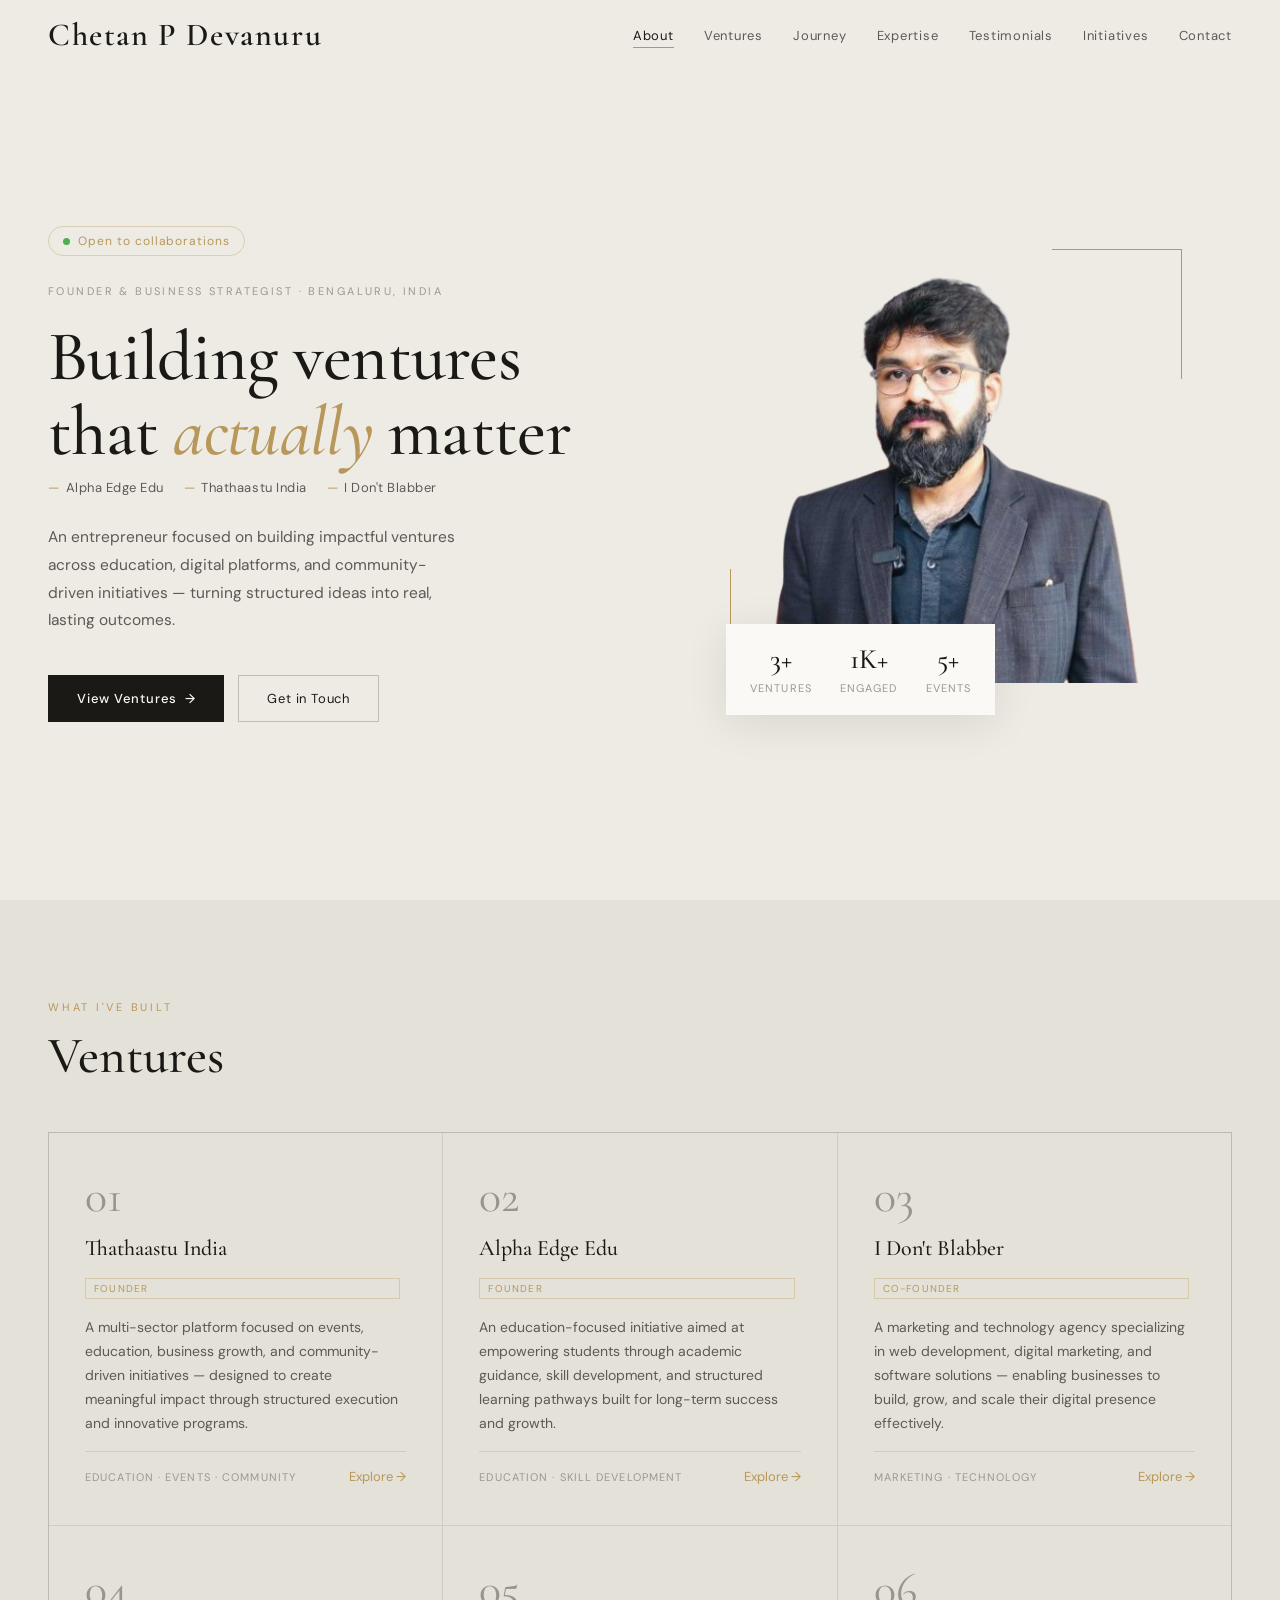
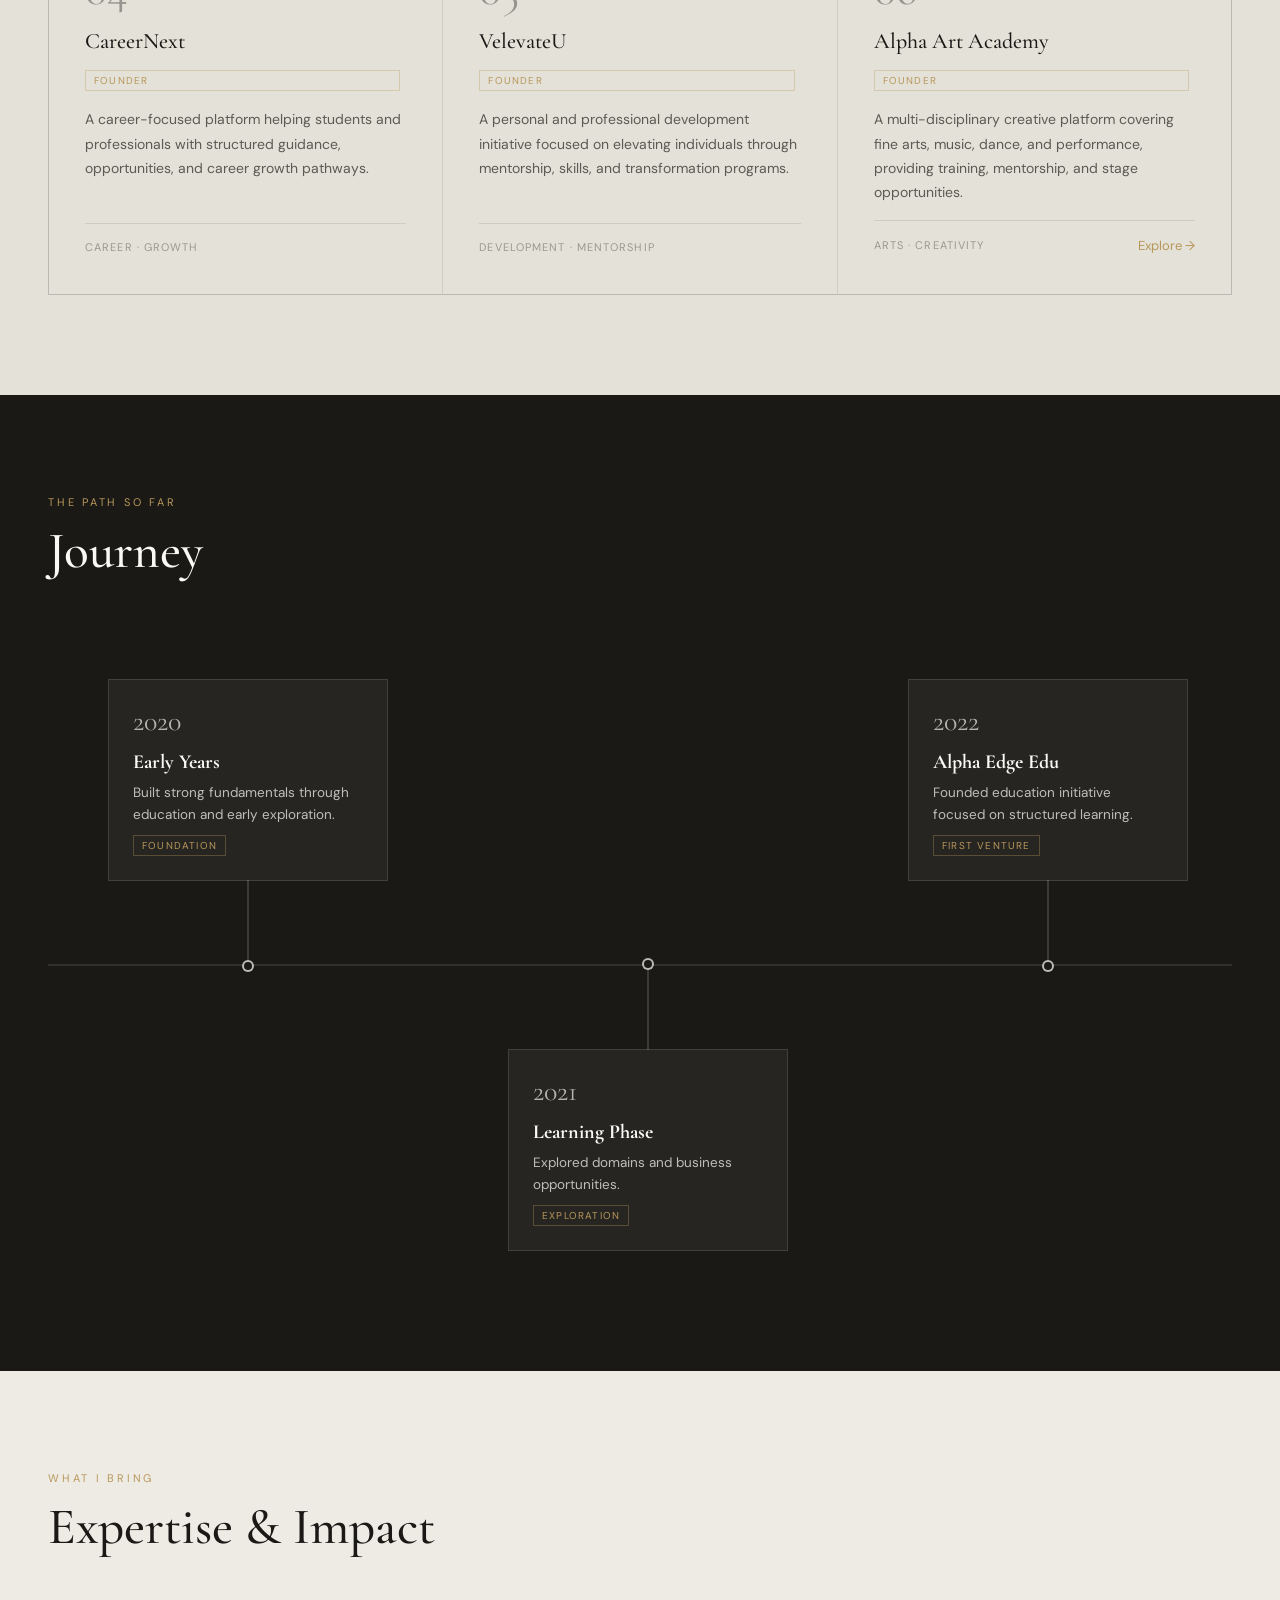
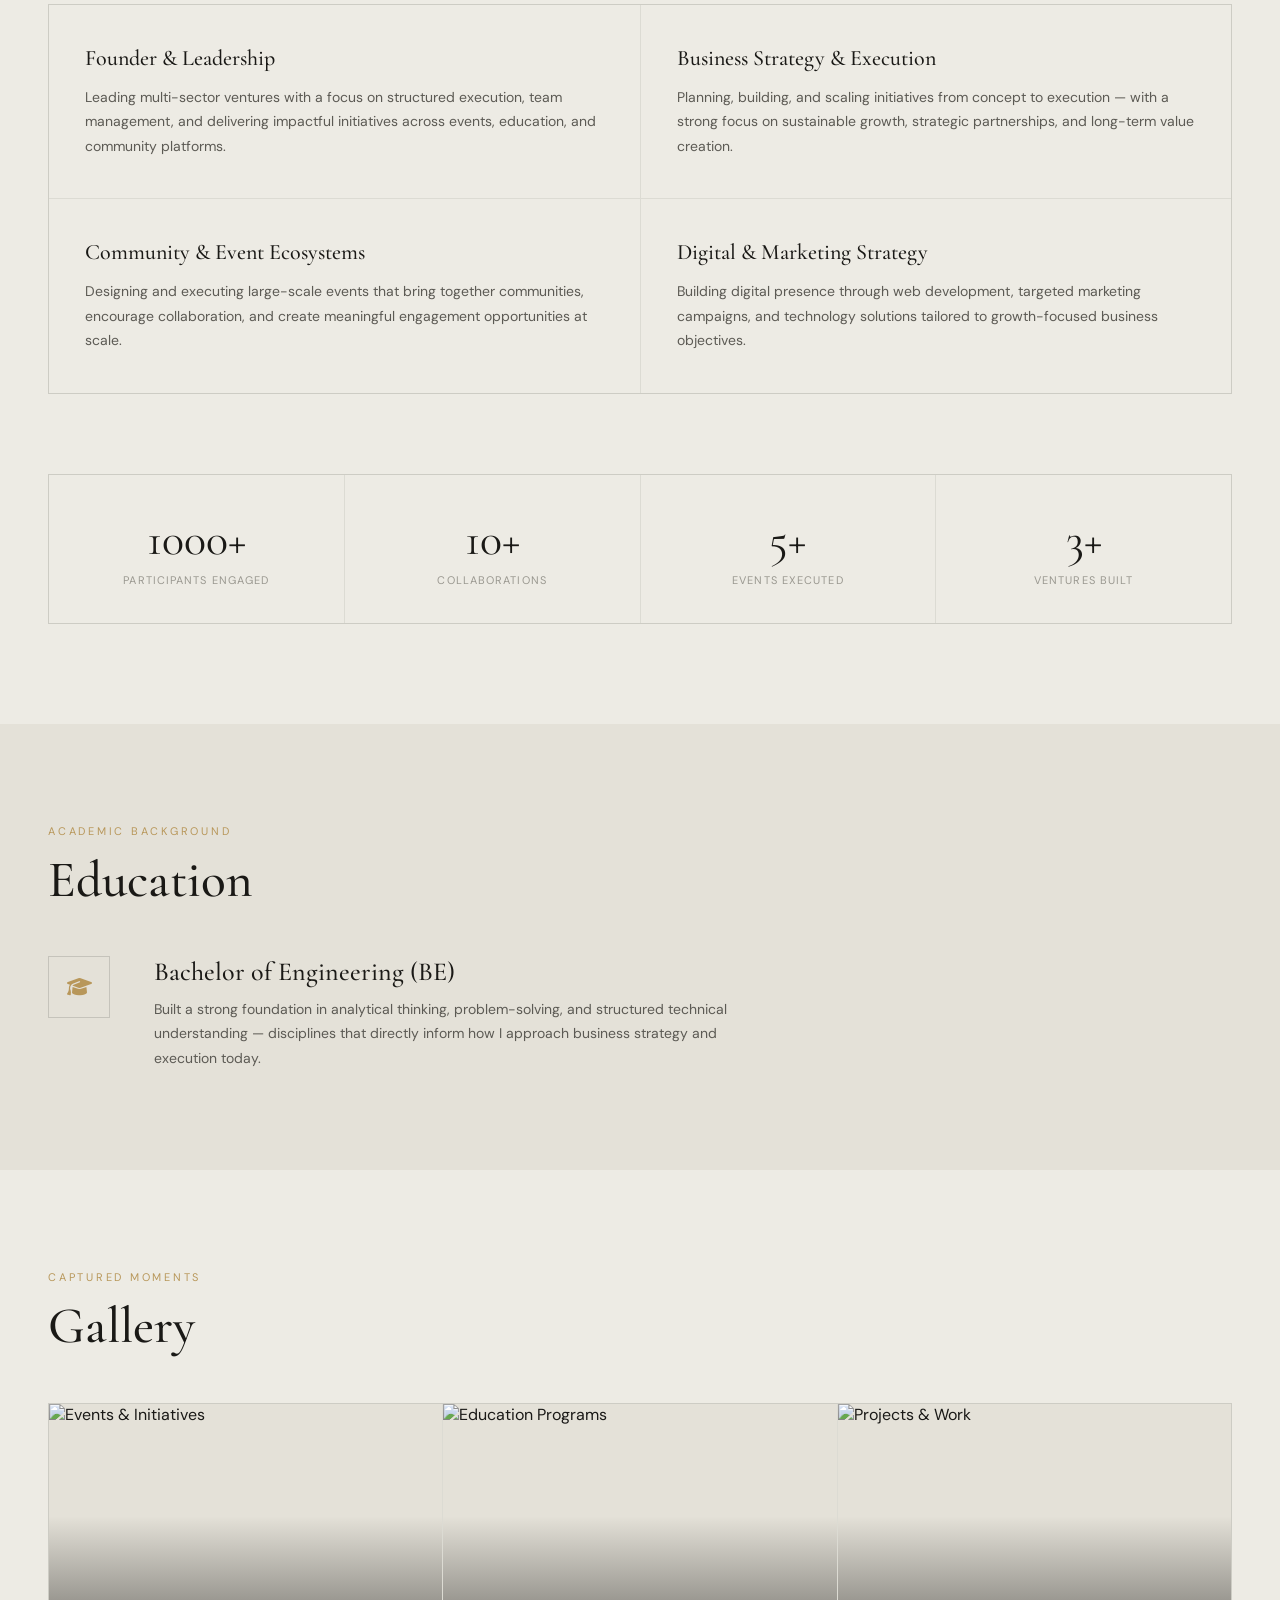
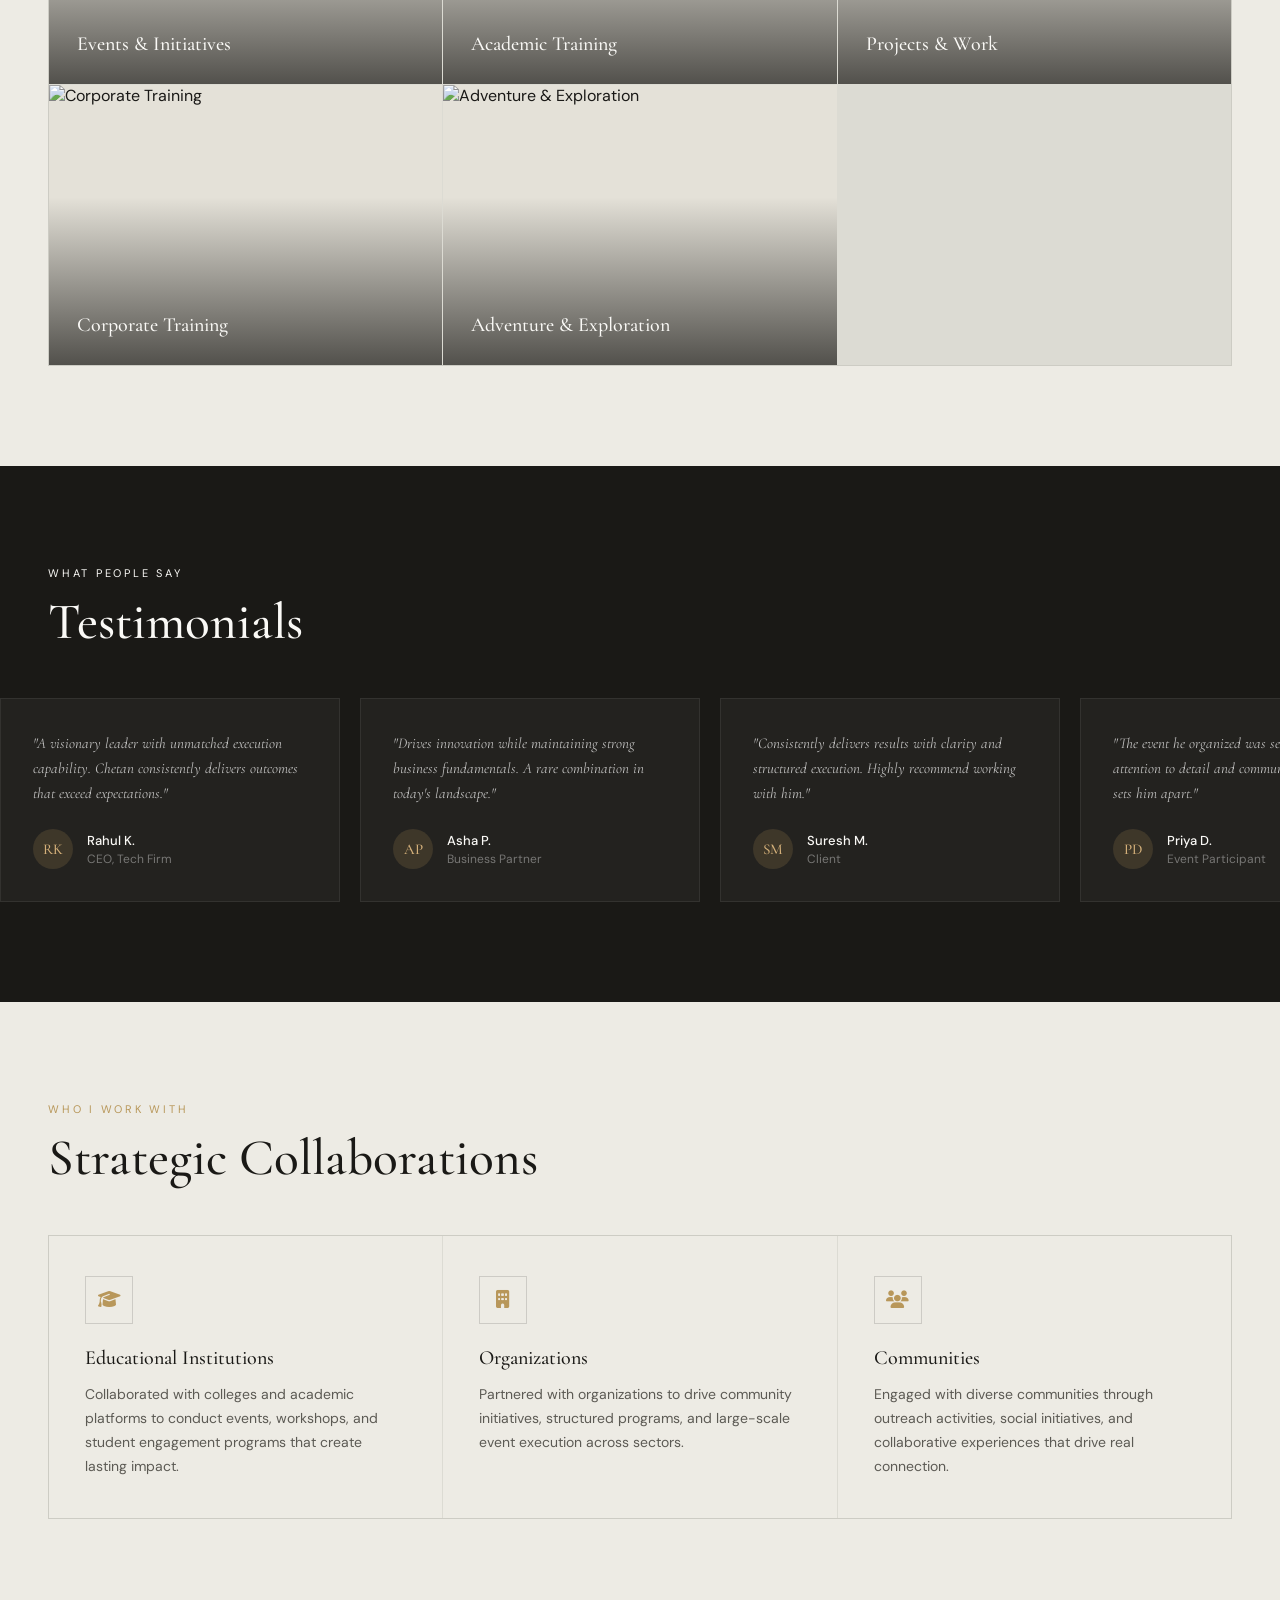
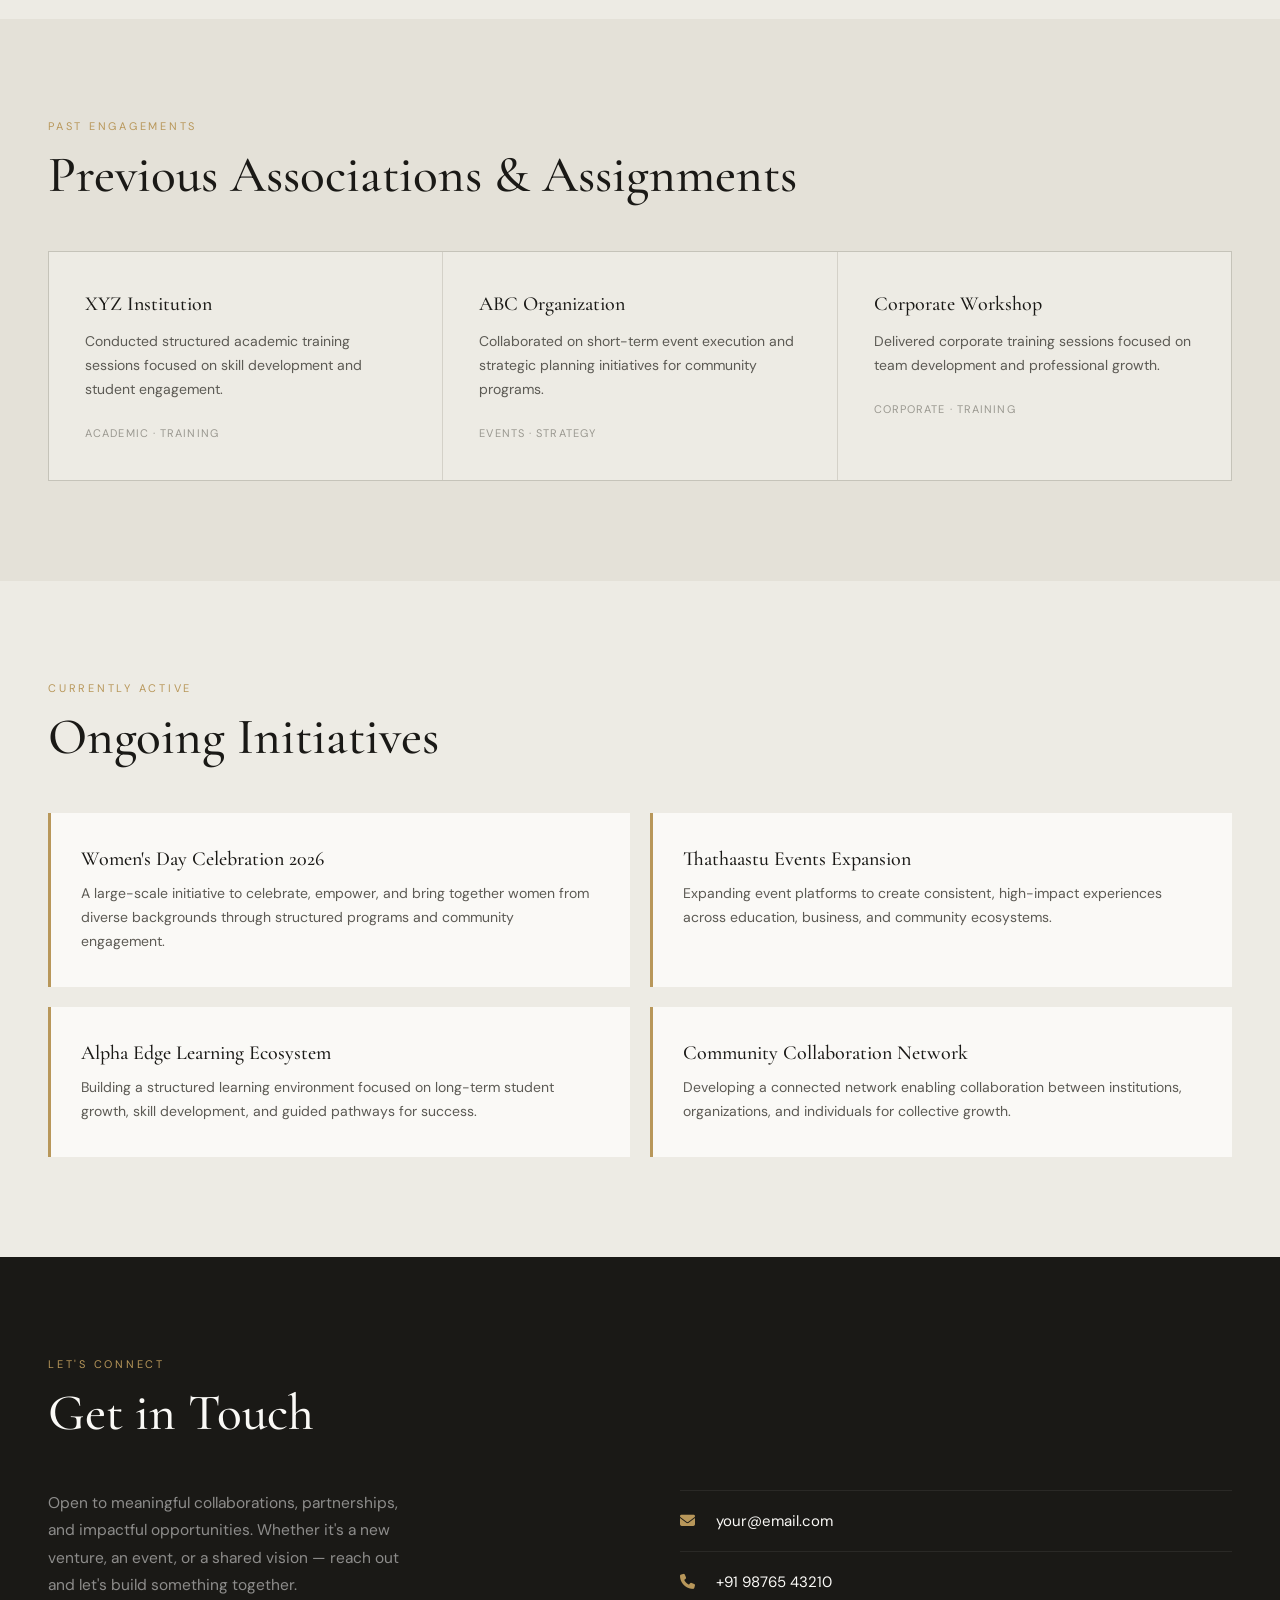
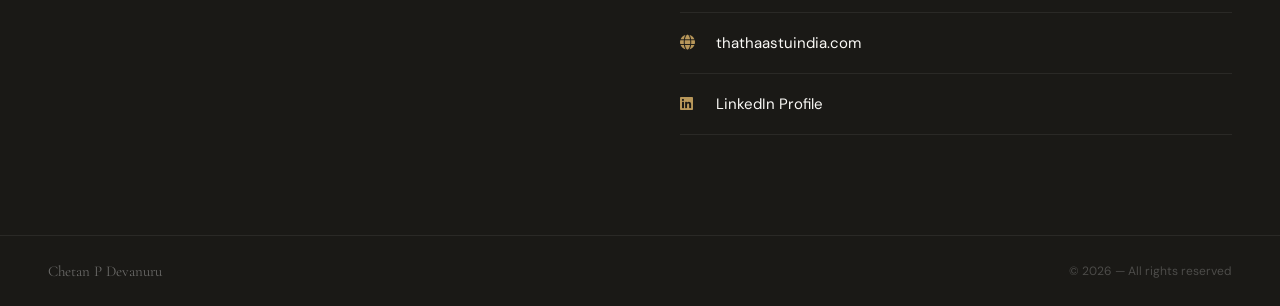
==== commit a625c172: "Initial commit" ====
--- a/index.html
+++ b/index.html
@@ -93,6 +93,7 @@
       <div class="venture-card">
         <div class="venture-num">01</div>
         <h3>Thathaastu India</h3>
+        <span class="venture-role">Founder</span>
         <p>A multi-sector platform focused on events, education, business growth, and community-driven
           initiatives — designed to create meaningful impact through structured execution and innovative
           programs.</p>
@@ -104,6 +105,7 @@
       <div class="venture-card">
         <div class="venture-num">02</div>
         <h3>Alpha Edge Edu</h3>
+        <span class="venture-role">Founder</span>
         <p>An education-focused initiative aimed at empowering students through academic guidance, skill
           development, and structured learning pathways built for long-term success and growth.</p>
         <div class="venture-footer">
@@ -114,6 +116,7 @@
       <div class="venture-card">
         <div class="venture-num">03</div>
         <h3>I Don't Blabber</h3>
+        <span class="venture-role">Co-Founder</span>
         <p>A marketing and technology agency specializing in web development, digital marketing, and software
           solutions — enabling businesses to build, grow, and scale their digital presence effectively.</p>
         <div class="venture-footer">
@@ -123,7 +126,8 @@
       </div>
       <div class="venture-card">
         <div class="venture-num">04</div>
-        <h3>CareerNest</h3>
+        <h3>CareerNext</h3>
+        <span class="venture-role">Founder</span>
         <p>A career-focused platform helping students and professionals with structured guidance, opportunities, and
           career growth pathways.</p>
         <div class="venture-footer">
@@ -134,6 +138,7 @@
       <div class="venture-card">
         <div class="venture-num">05</div>
         <h3>VelevateU</h3>
+        <span class="venture-role">Founder</span>
         <p>A personal and professional development initiative focused on elevating individuals through mentorship,
           skills, and transformation programs.</p>
         <div class="venture-footer">
@@ -144,6 +149,7 @@
       <div class="venture-card">
         <div class="venture-num">06</div>
         <h3>Alpha Art Academy</h3>
+        <span class="venture-role">Founder</span>
         <p>A multi-disciplinary creative platform covering fine arts, music, dance, and performance, providing training,
           mentorship, and stage opportunities.</p>
         <div class="venture-footer">
--- a/style.css
+++ b/style.css
@@ -568,6 +568,20 @@
 .venture-btn:hover {
   gap: 10px;
 }
+/* ROLE TAG (FOUNDER / CO-FOUNDER) */
+
+.venture-role {
+  display: inline-block;
+  font-size: 10px;
+  letter-spacing: 0.12em;
+  text-transform: uppercase;
+  color: var(--gold);
+  border: 1px solid rgba(184,151,90,0.35);
+  padding: 3px 8px;
+  margin-right: 6px;
+}
+
+
 /* ── JOURNEY SECTION (FINAL – HOVER FIX ONLY) ───────────────── */
 
 #journey {
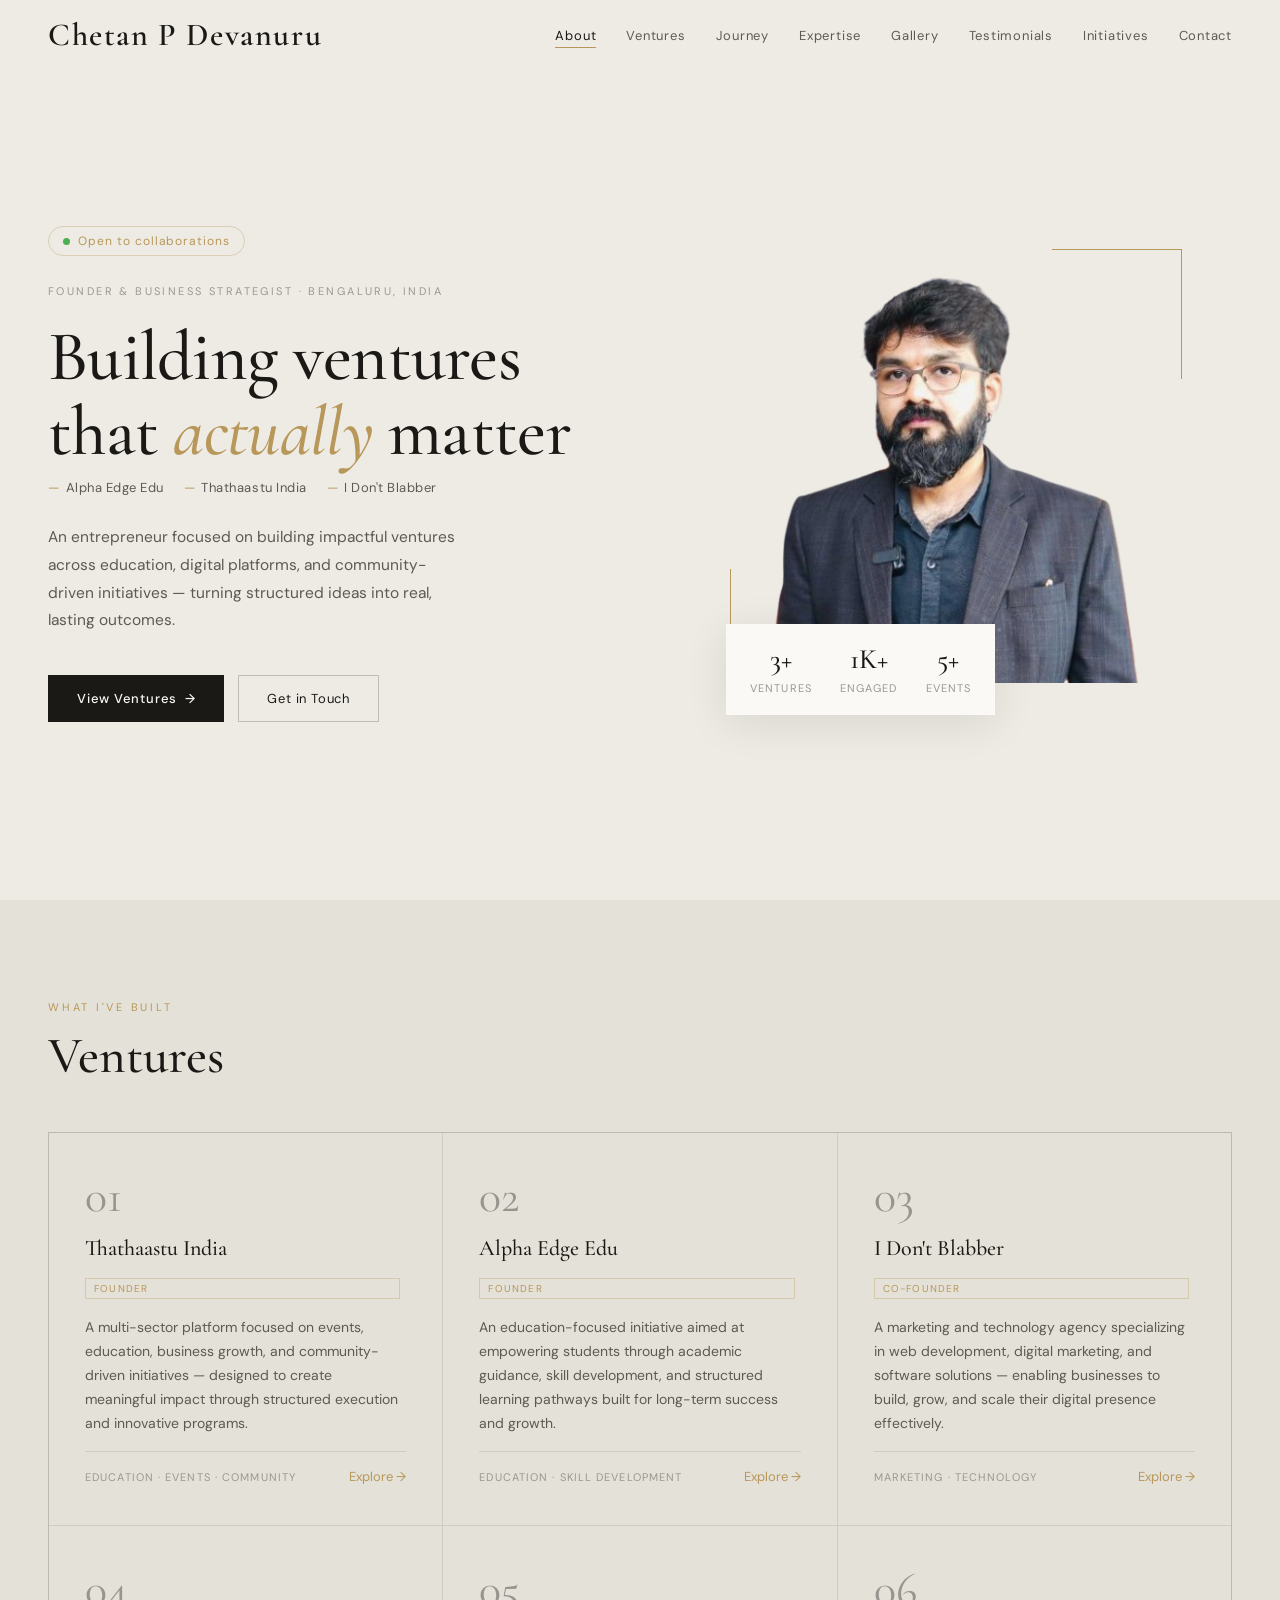
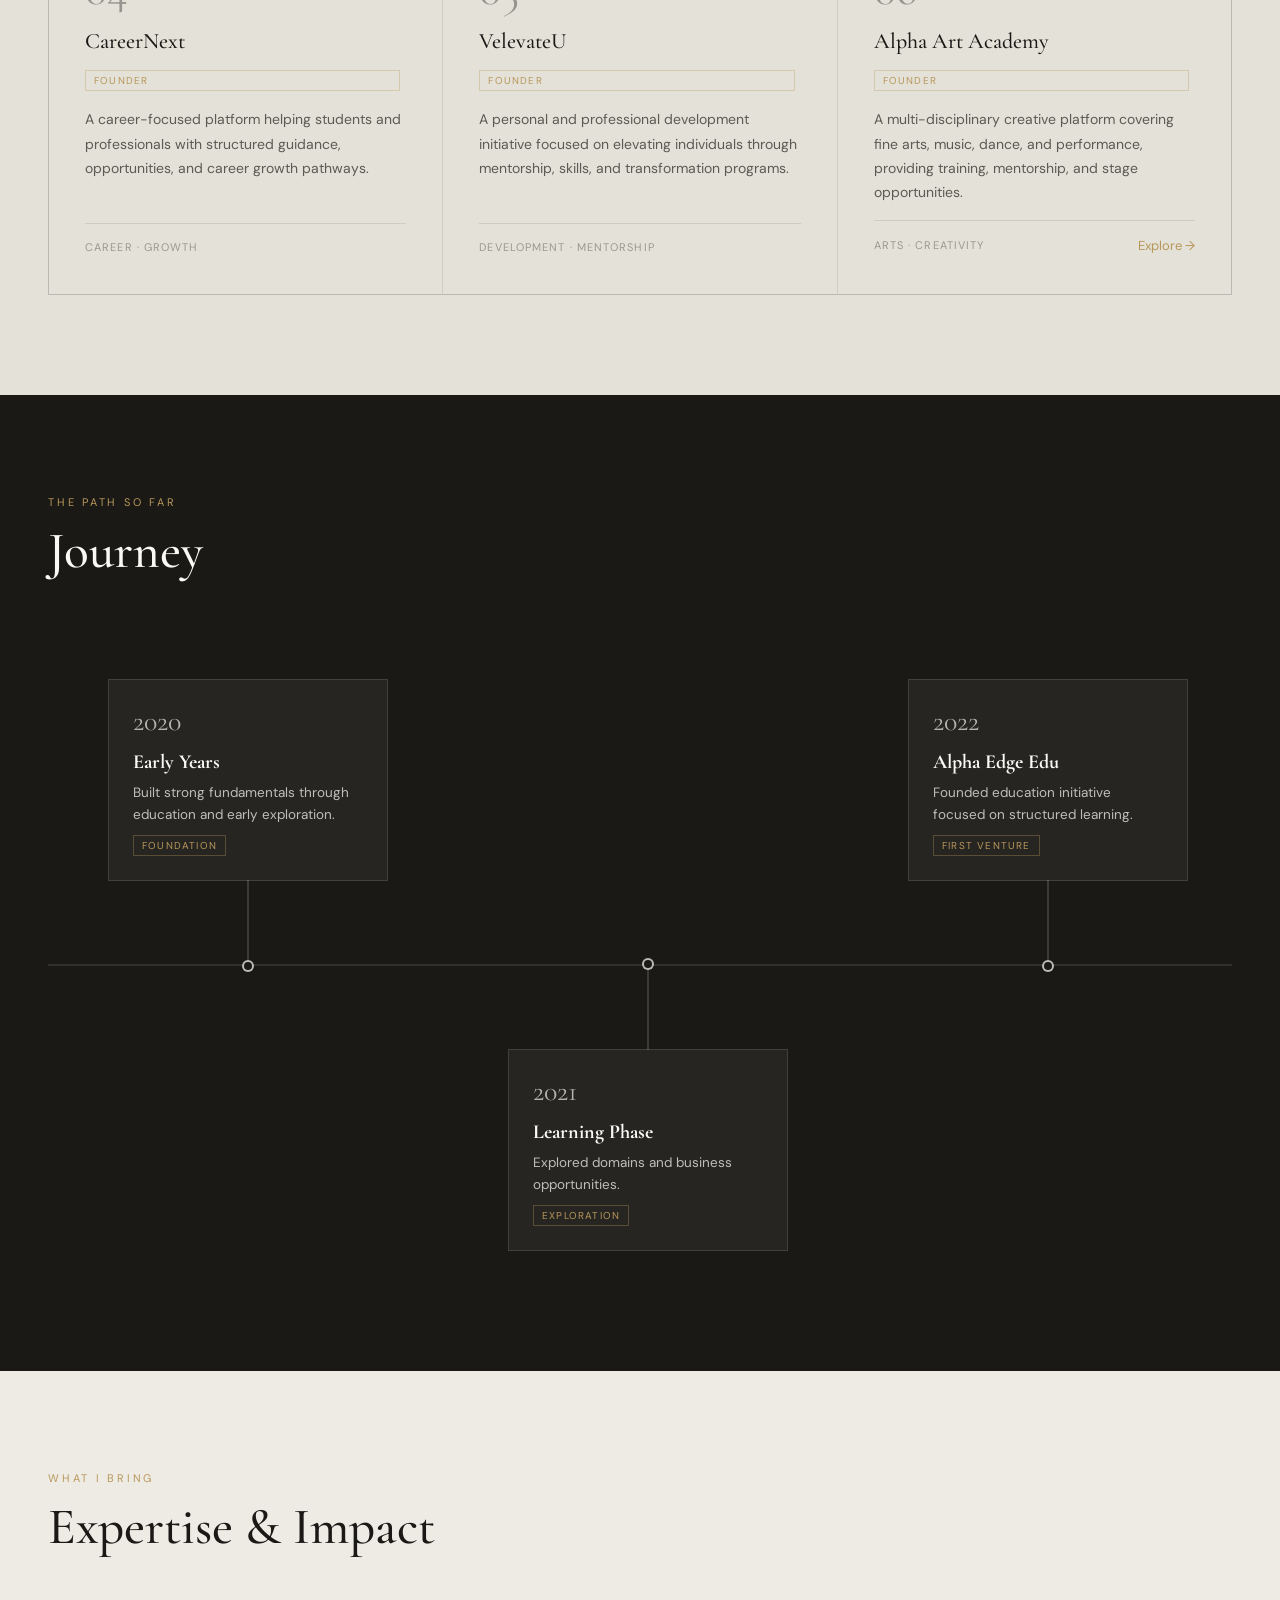
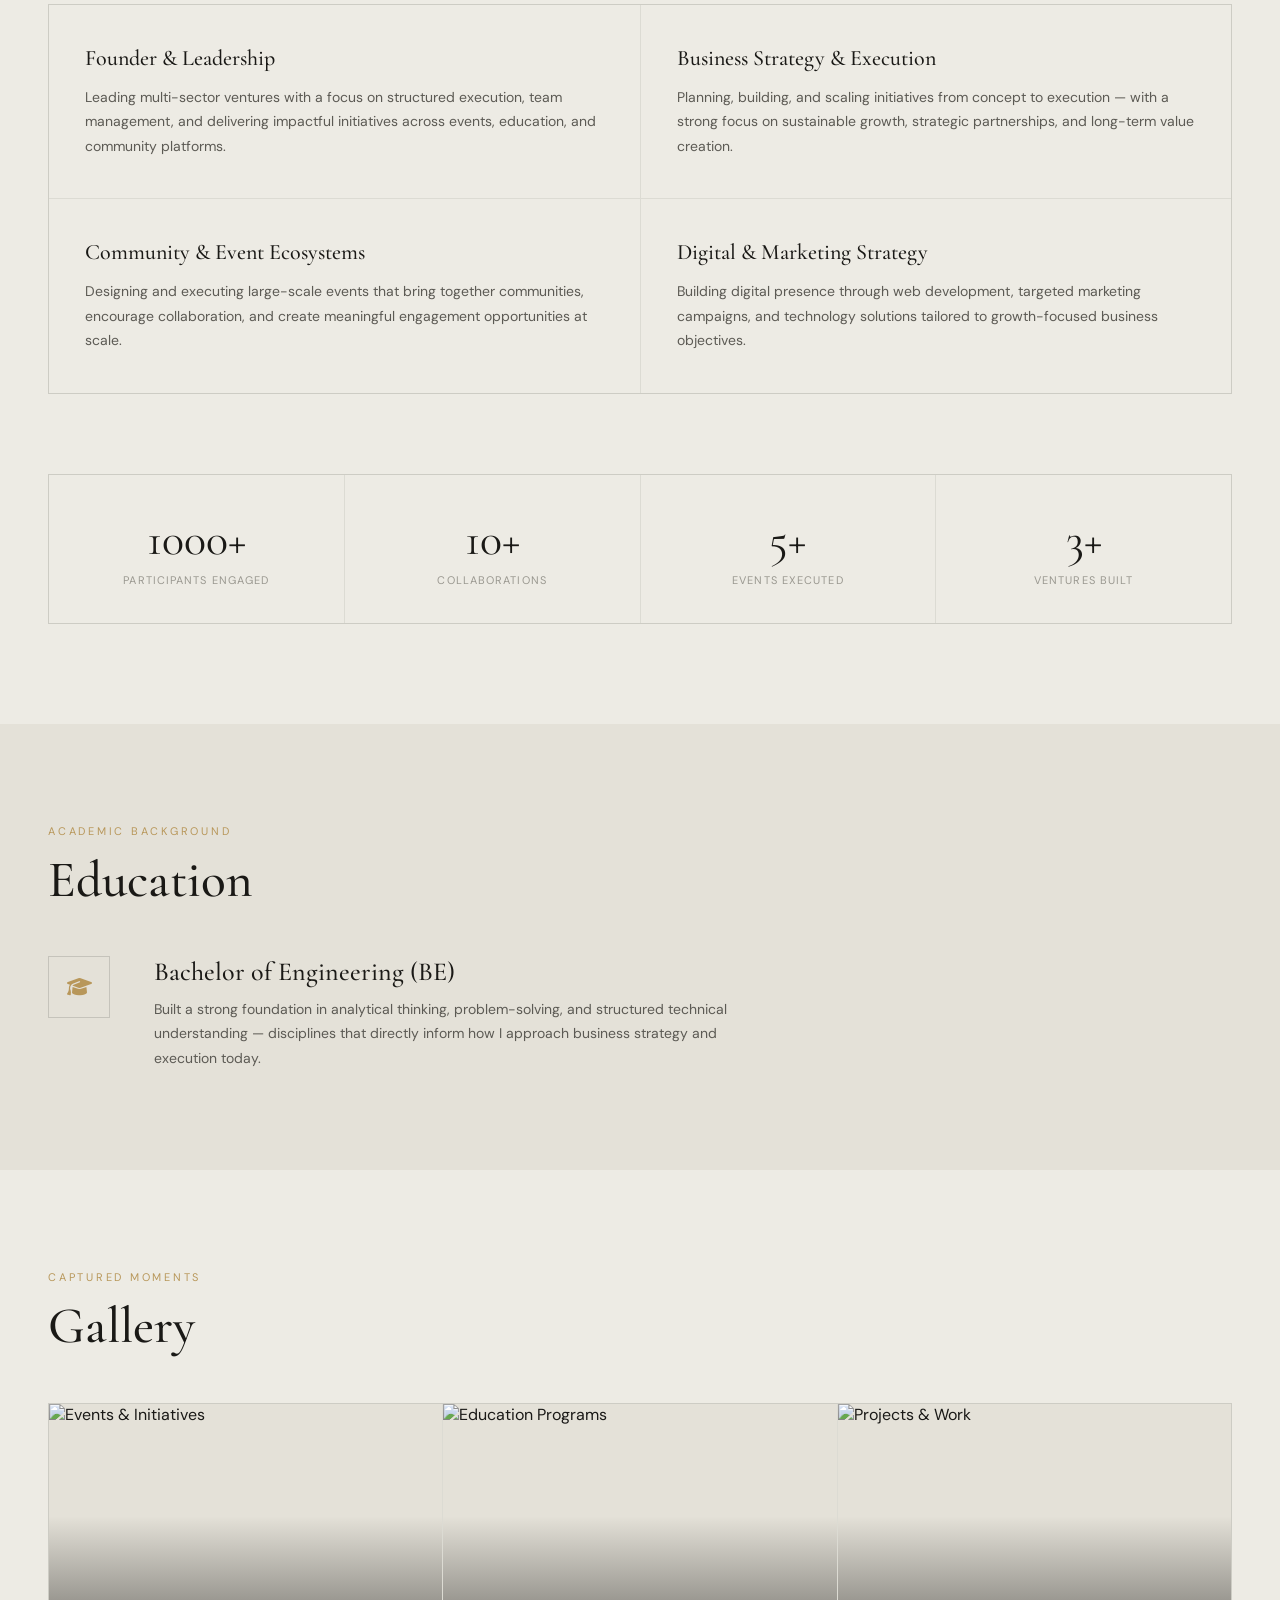
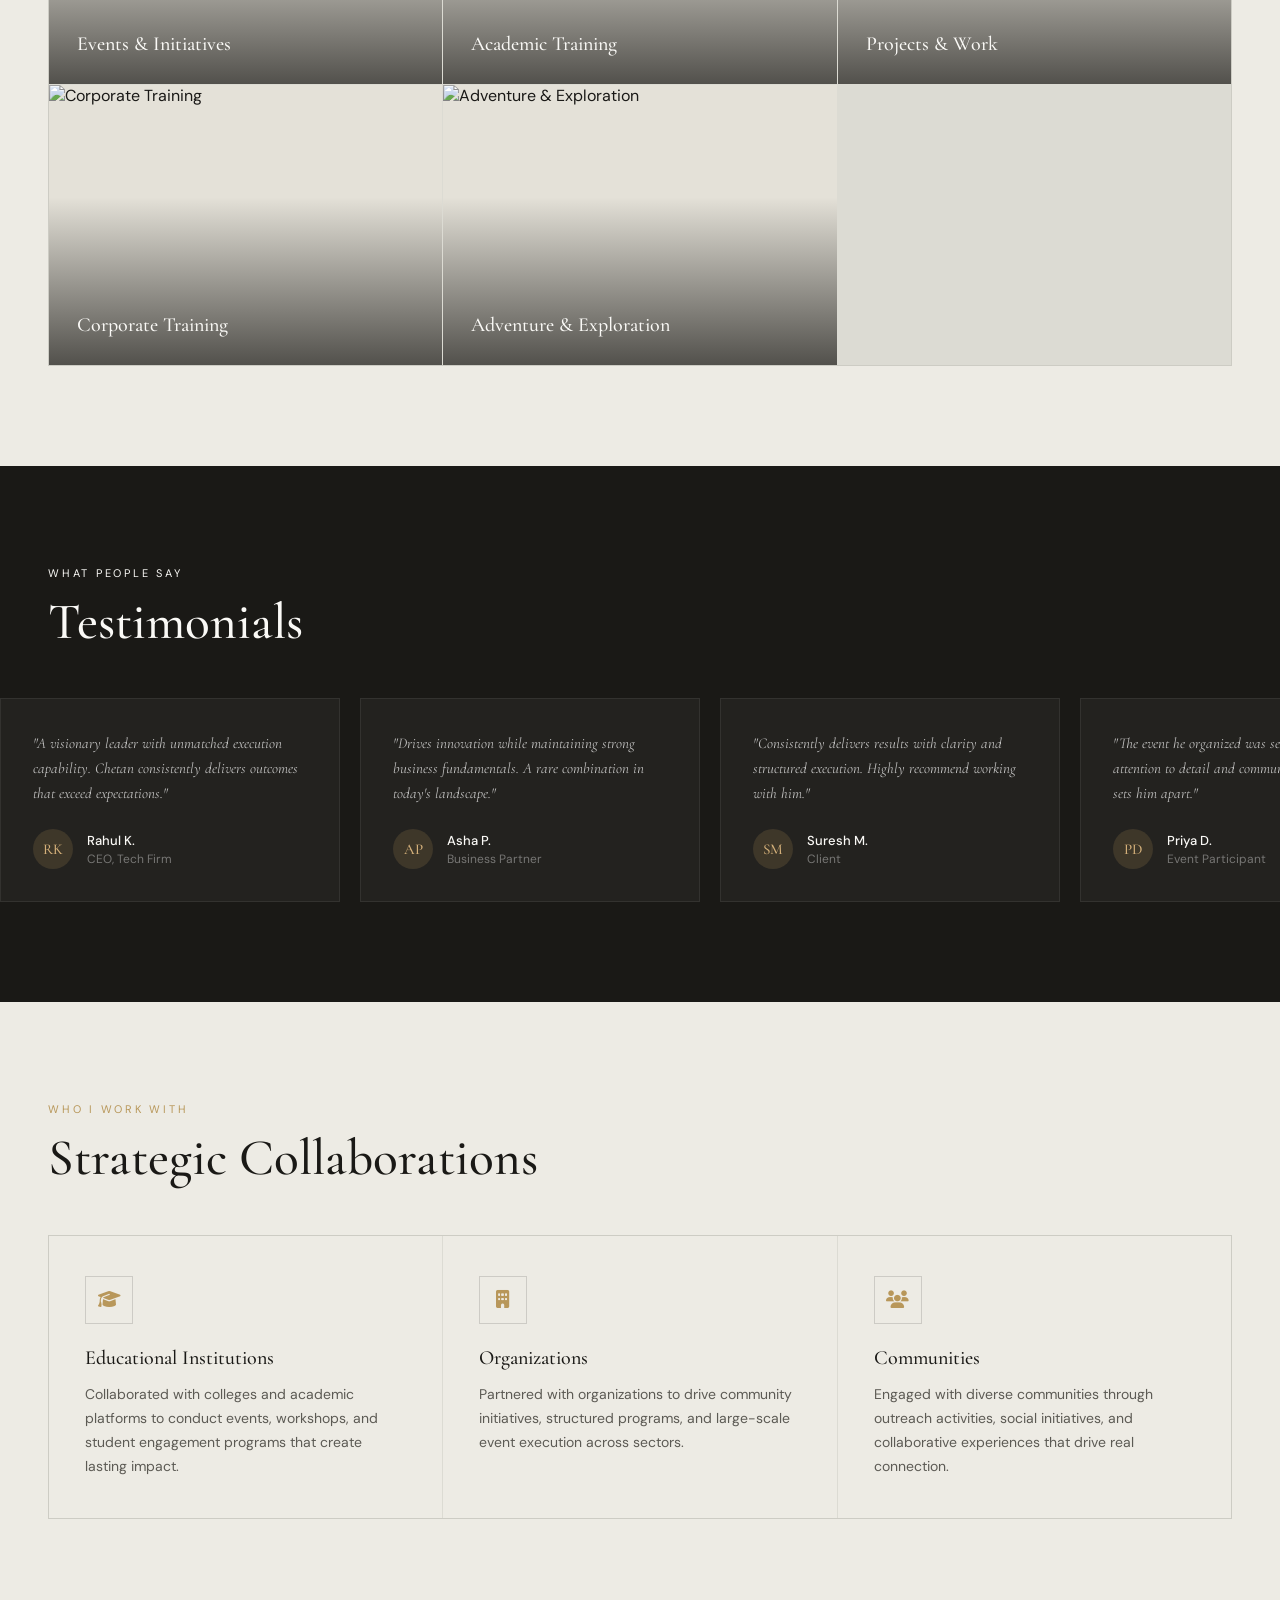
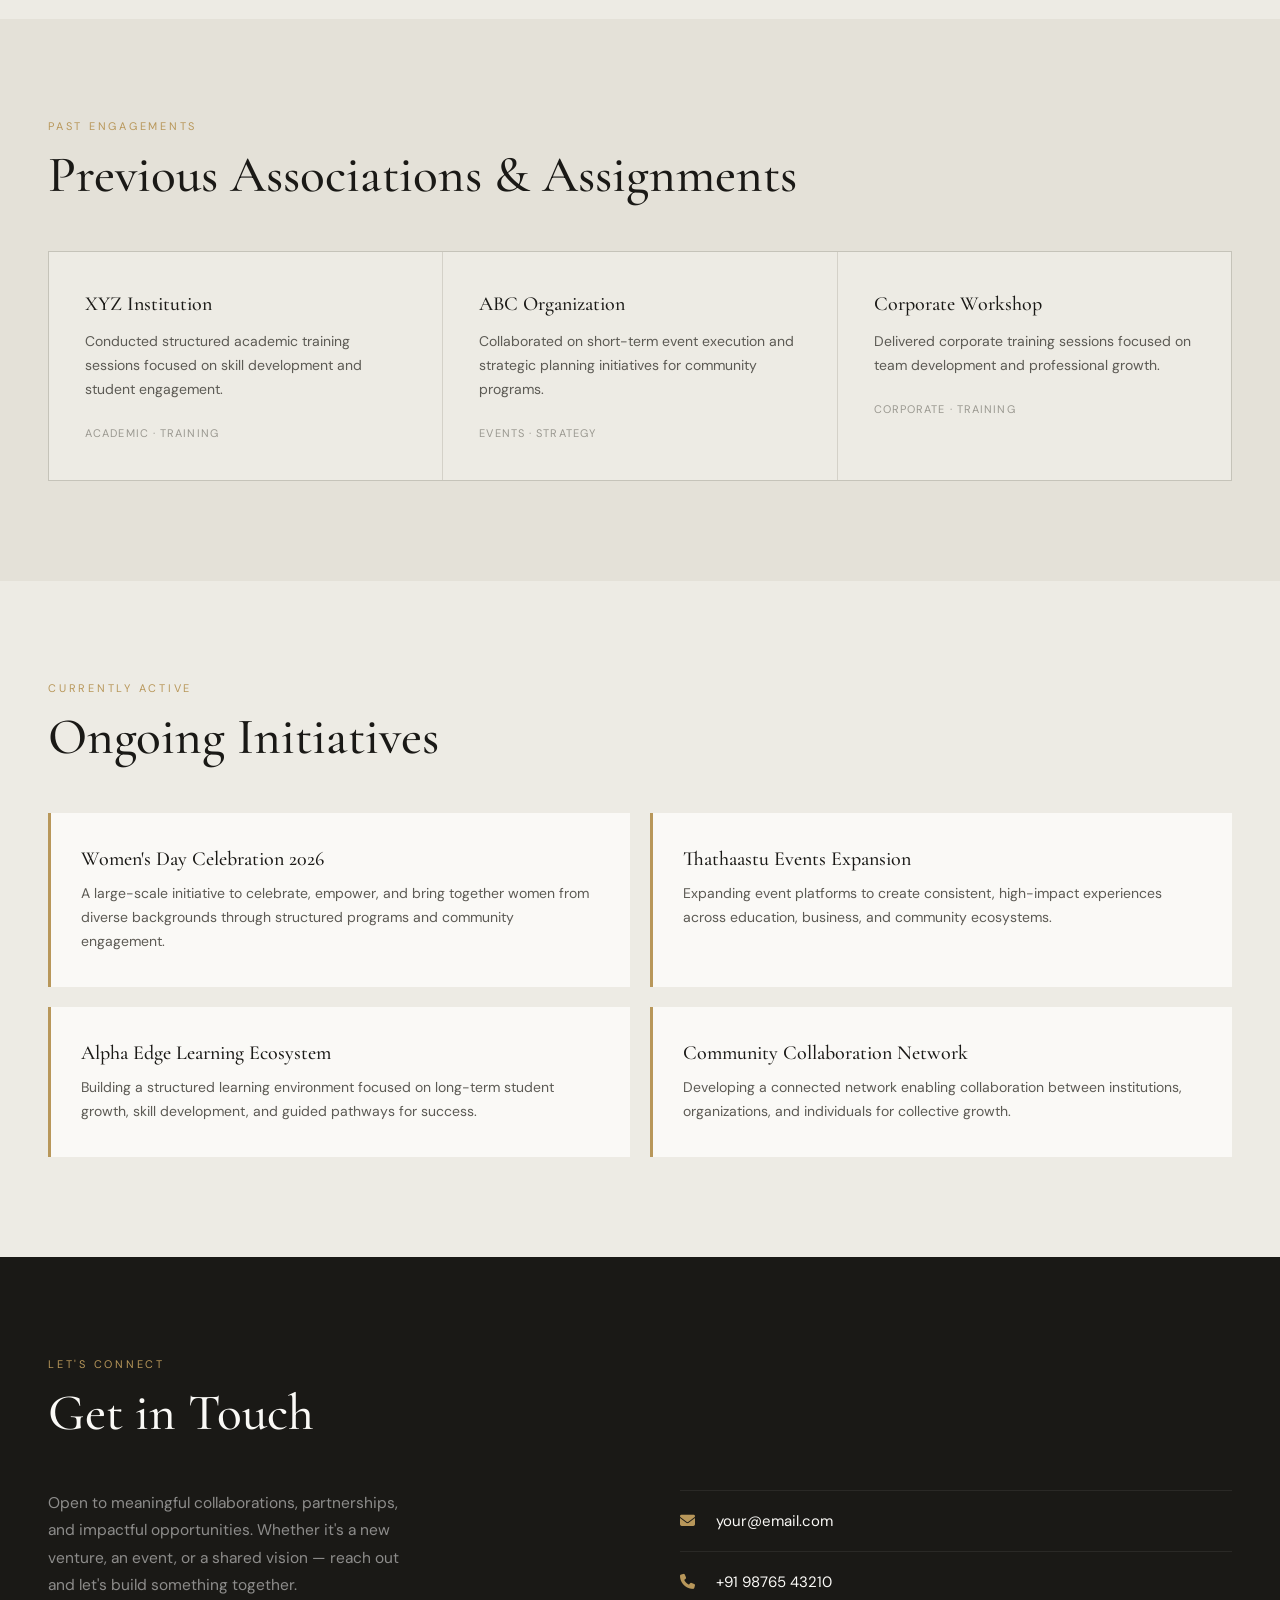
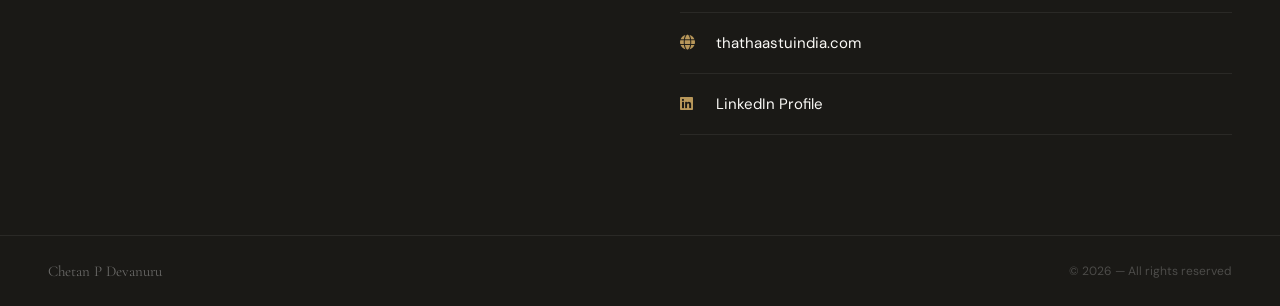
==== commit 328fa0ef: "Initial commit" ====
--- a/index.html
+++ b/index.html
@@ -39,6 +39,7 @@
       <li><a href="#ventures" class="nav-link" data-target="ventures">Ventures</a></li>
       <li><a href="#journey" class="nav-link" data-target="journey">Journey</a></li>
       <li><a href="#experience" class="nav-link" data-target="experience">Expertise</a></li>
+      <li><a href="#gallery" class="nav-link" data-target="gallery">Gallery</a></li>
       <li><a href="#testimonials" class="nav-link" data-target="testimonials">Testimonials</a></li>
       <li><a href="#ongoinginitiatives" class="nav-link" data-target="ongoinginitiatives">Initiatives</a></li>
       <li><a href="#contact" class="nav-link" data-target="contact">Contact</a></li>
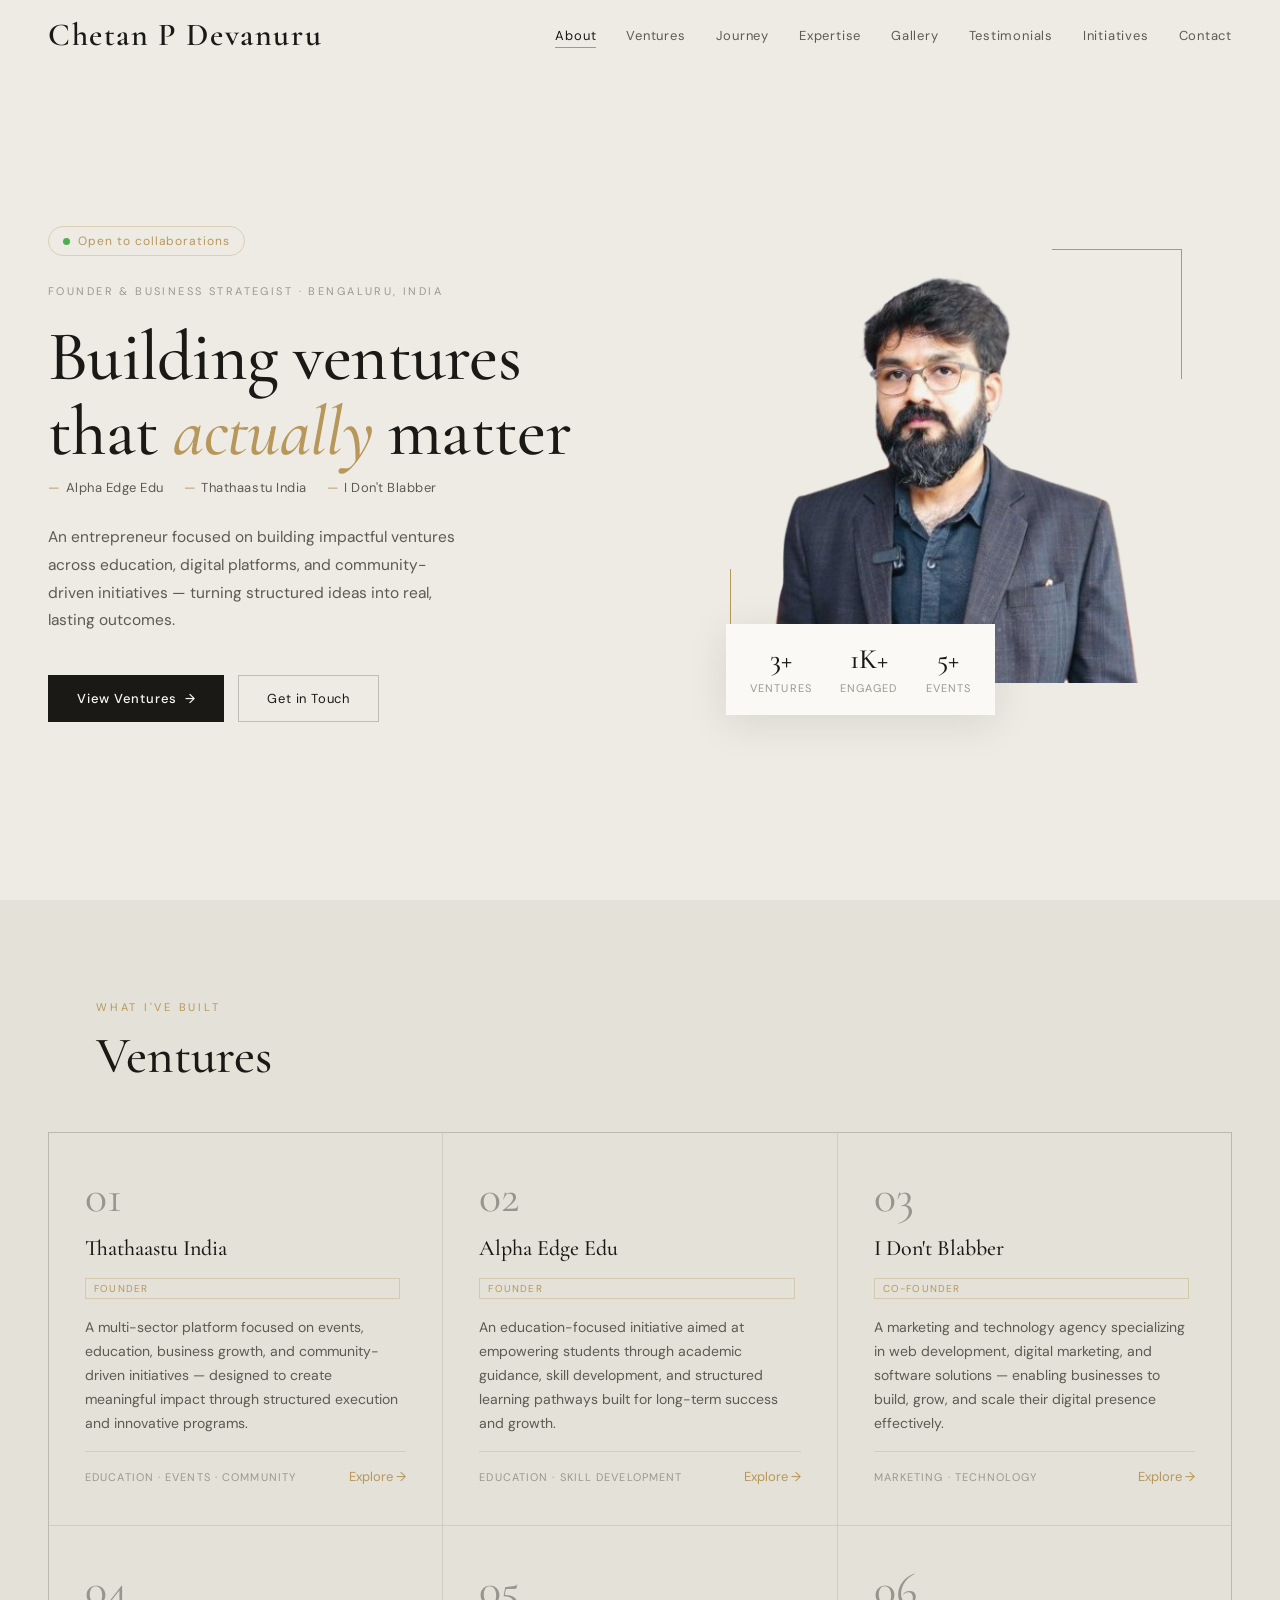
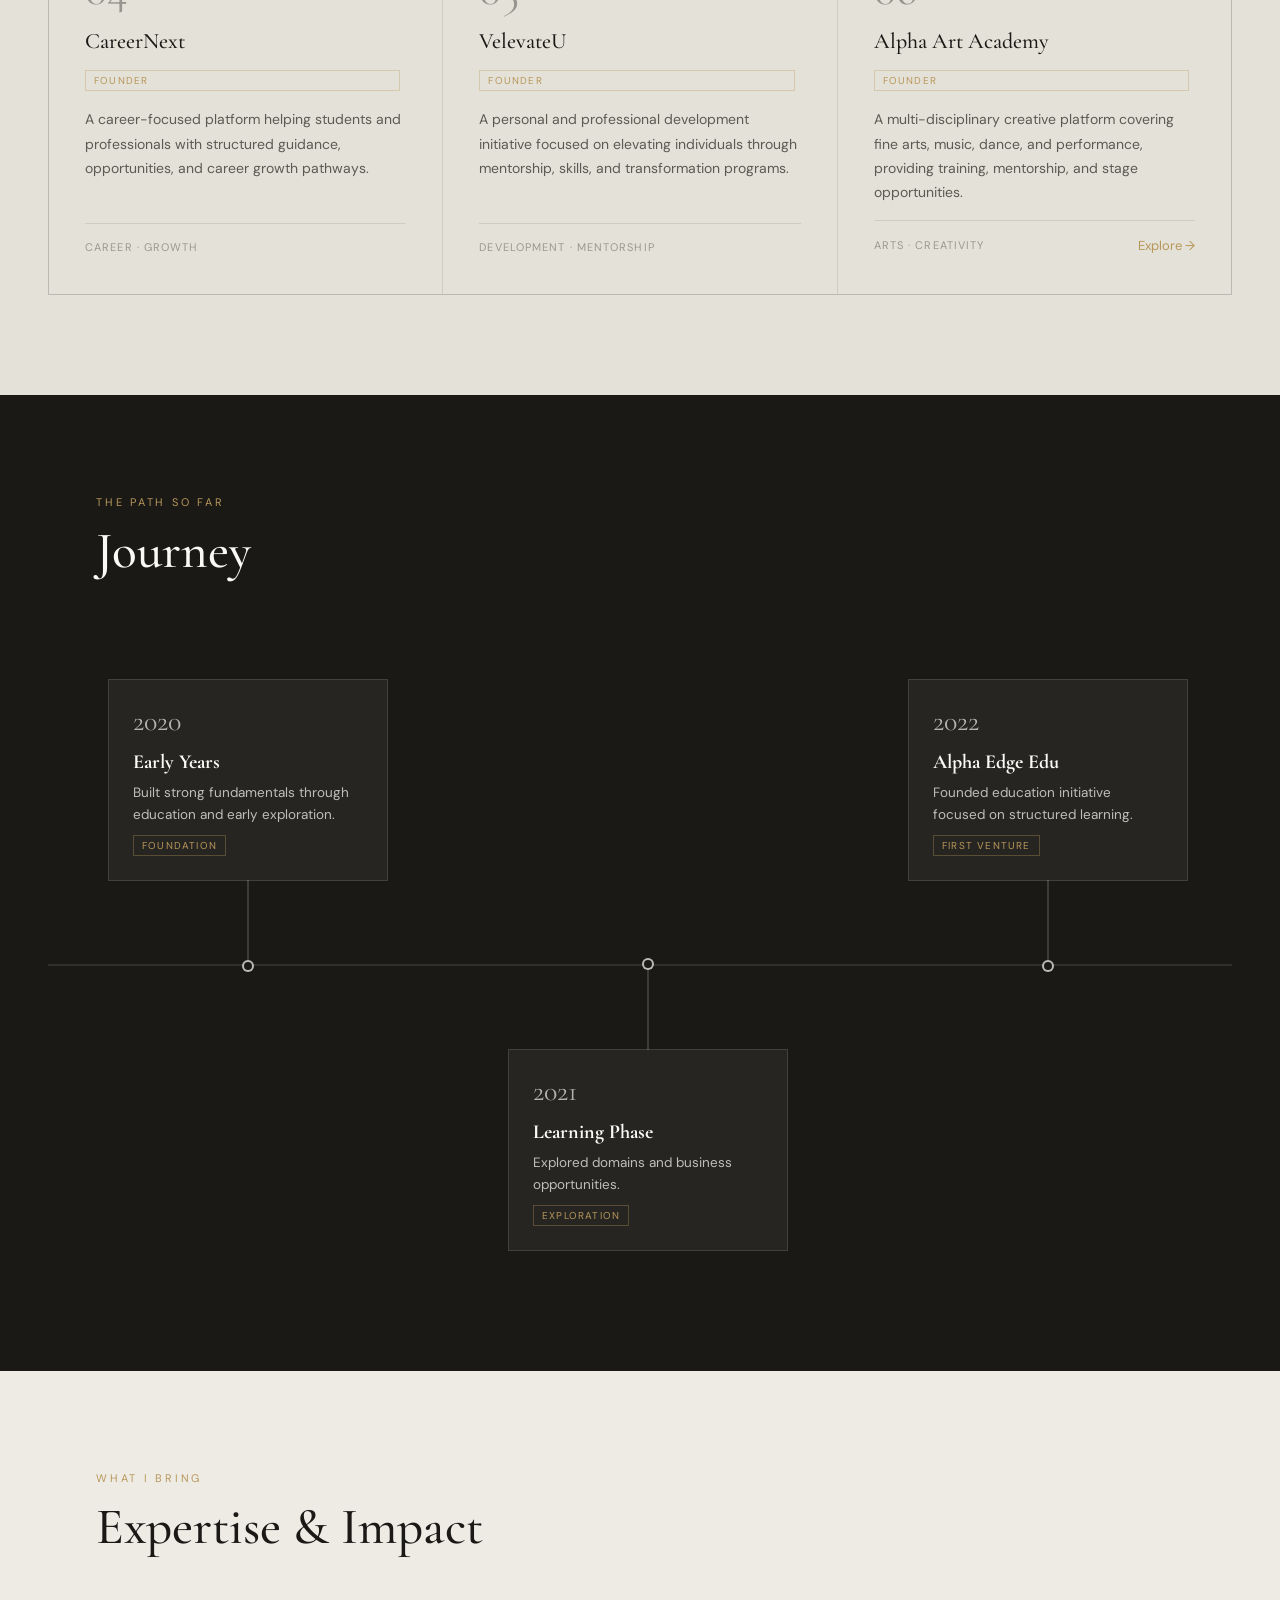
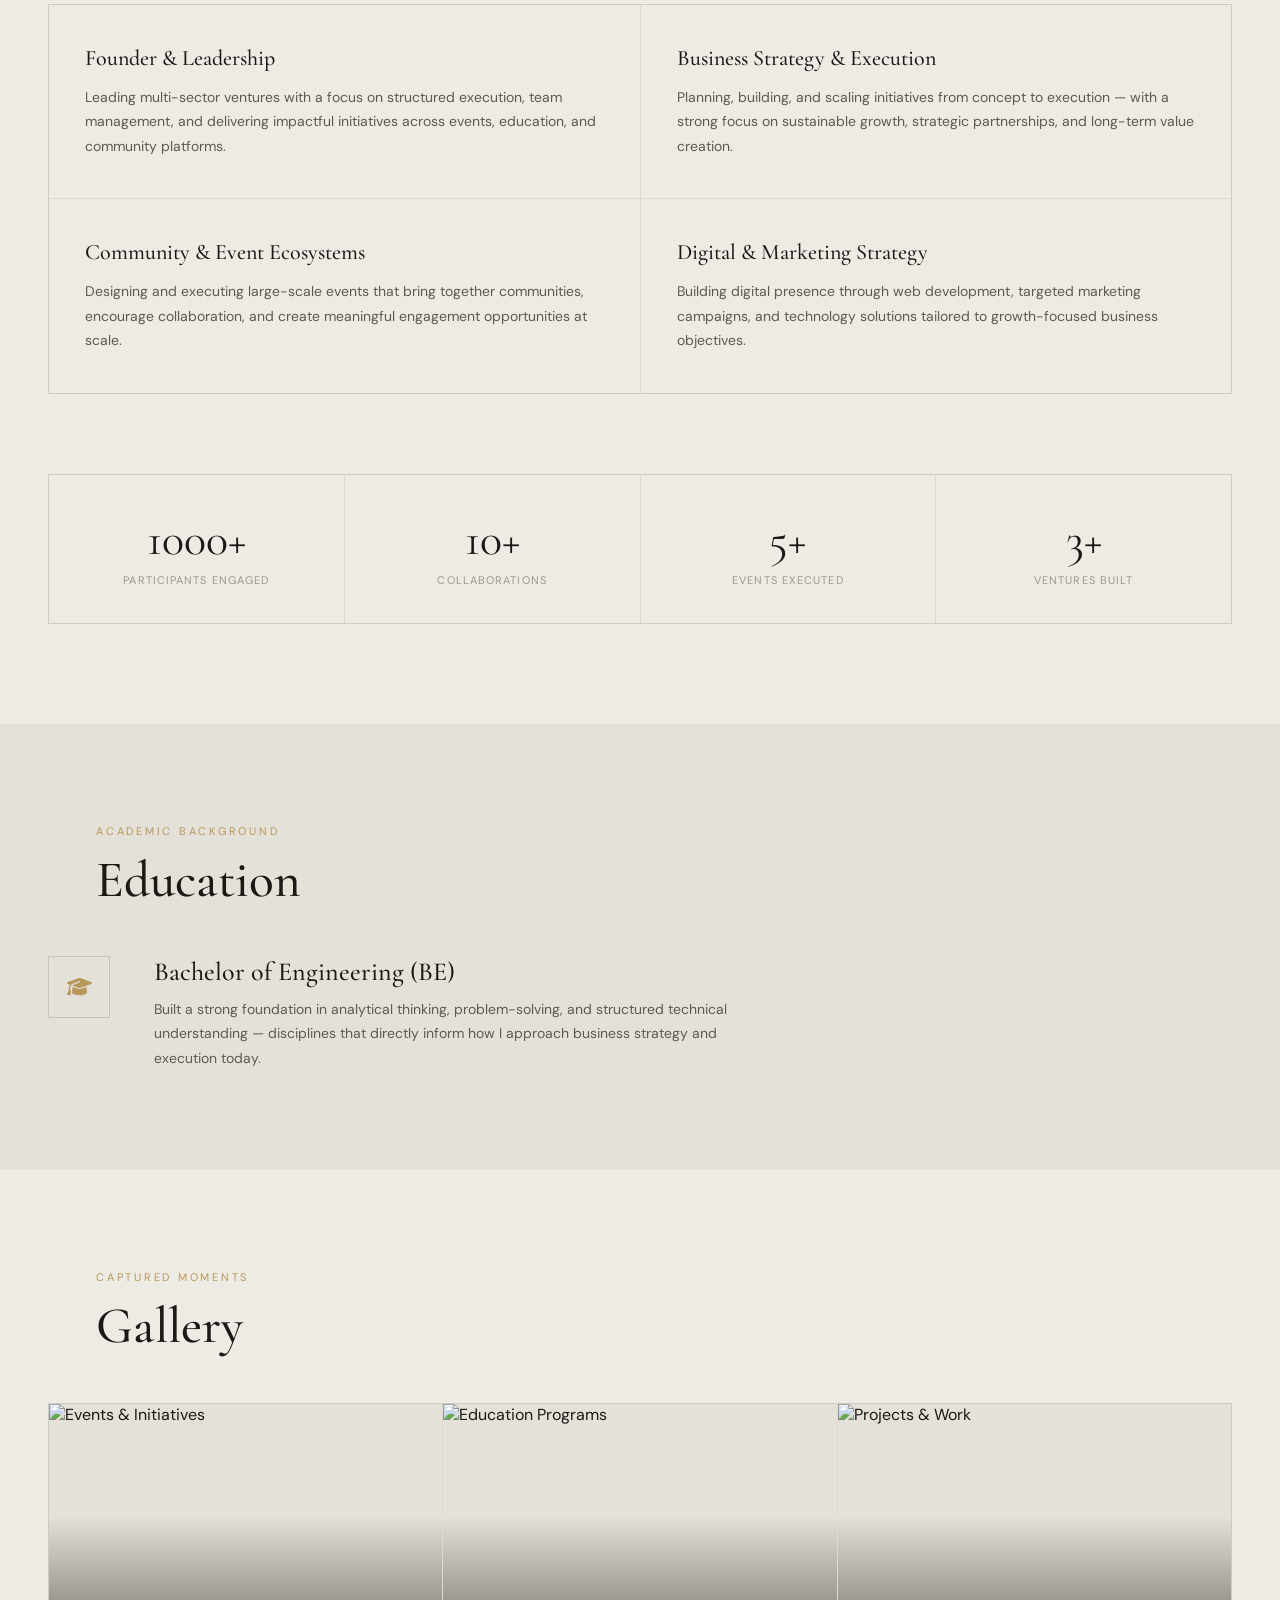
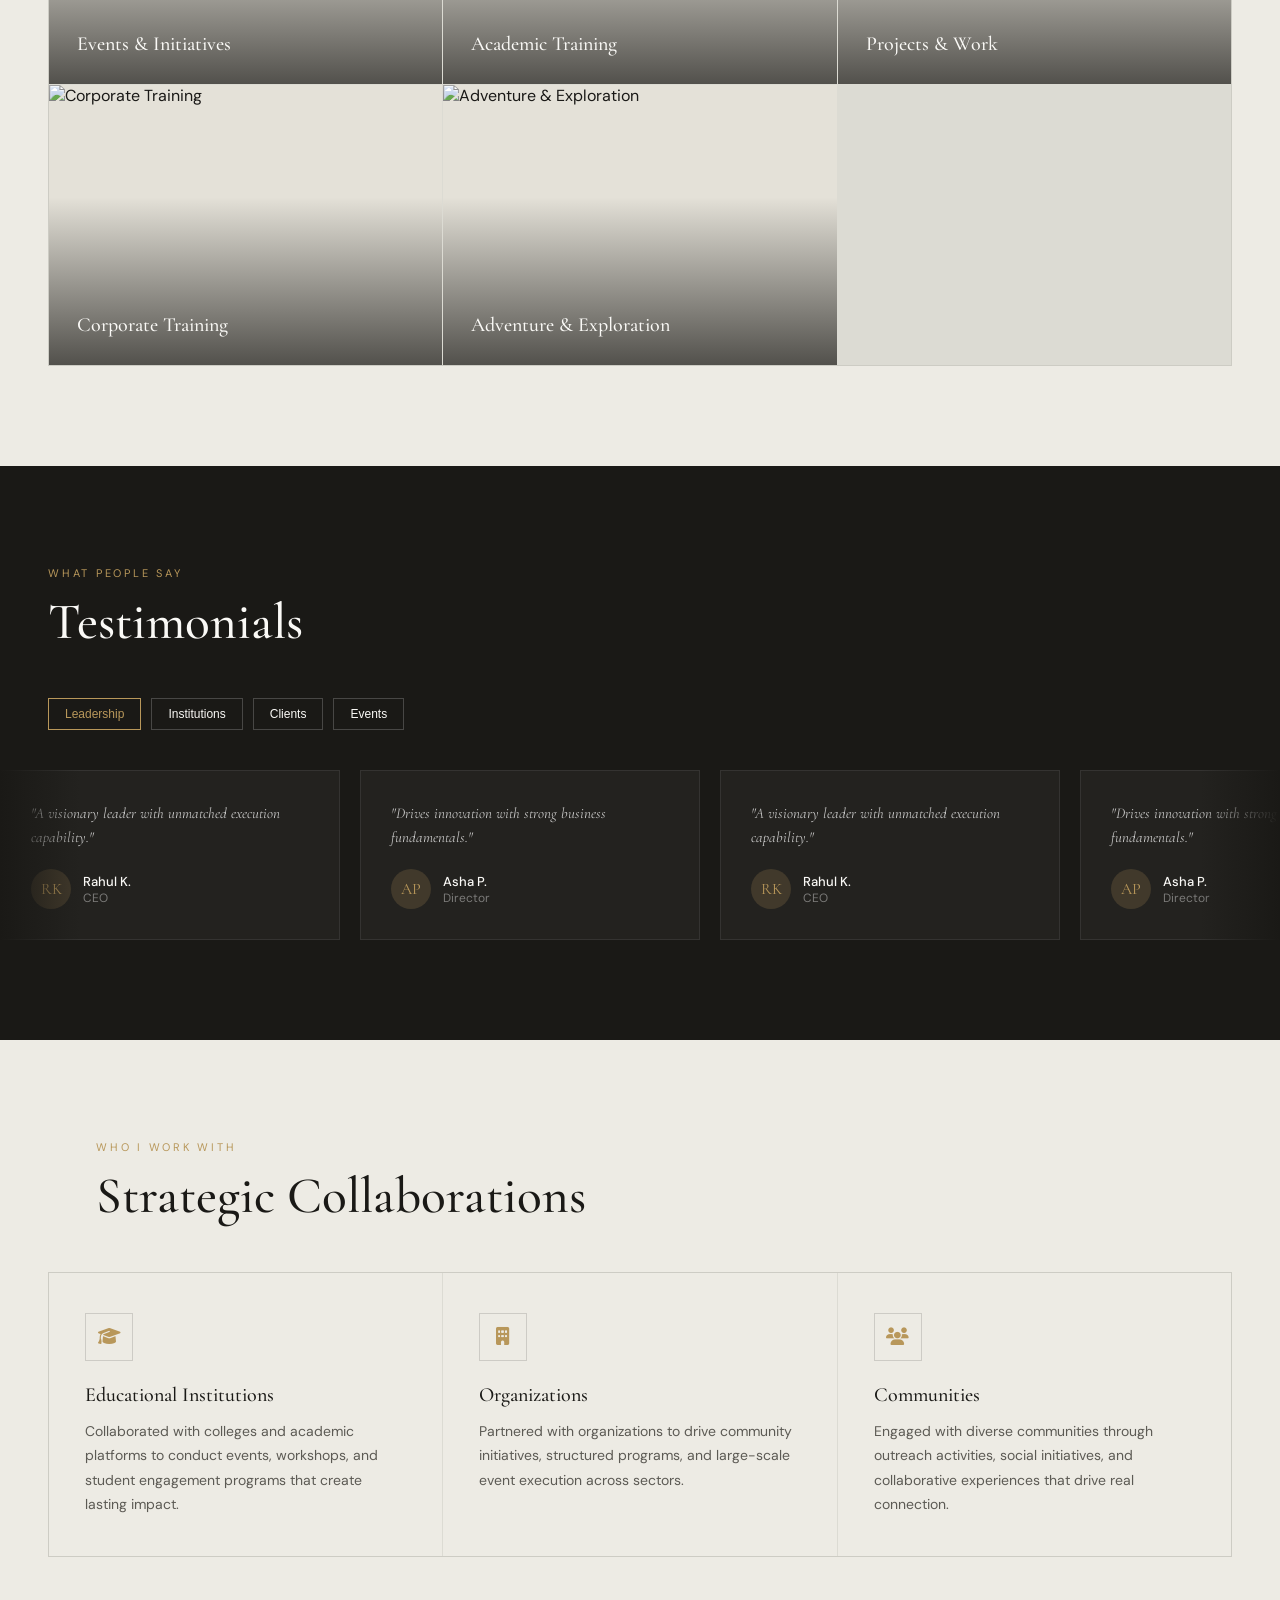
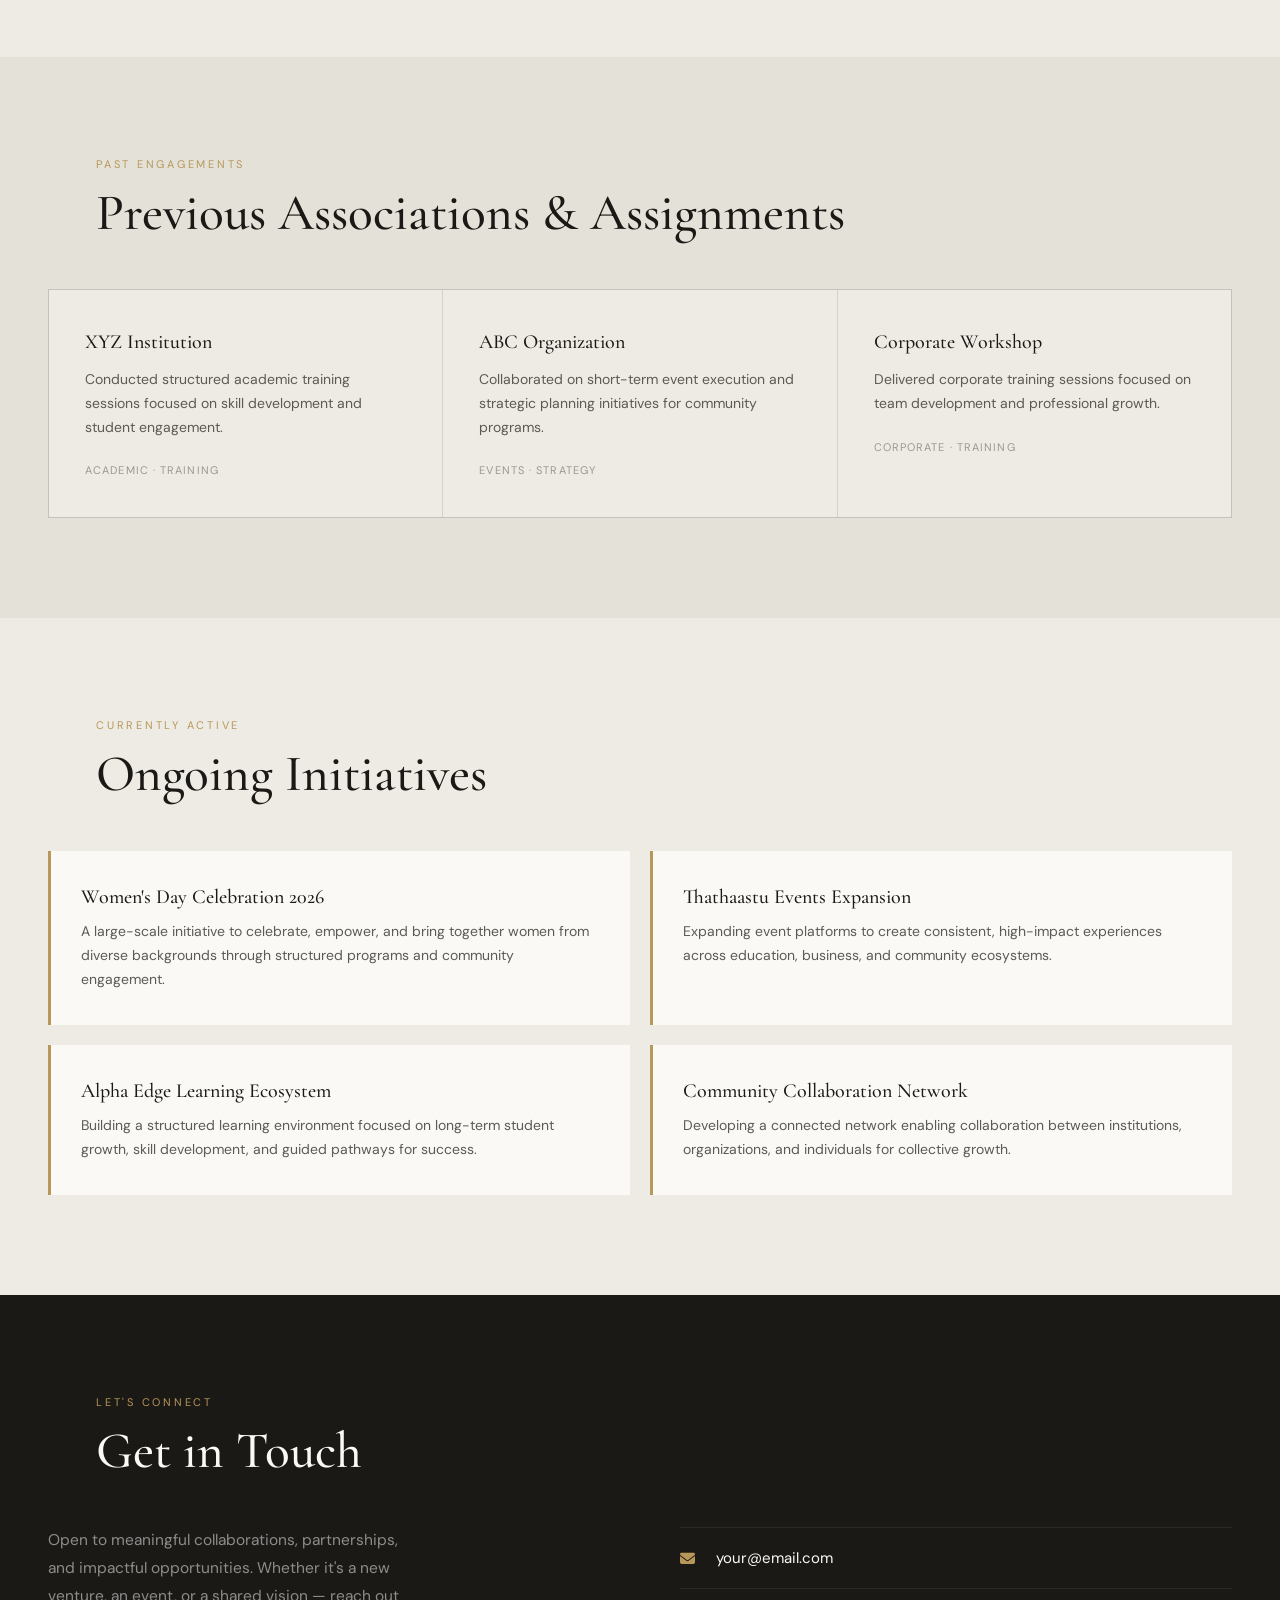
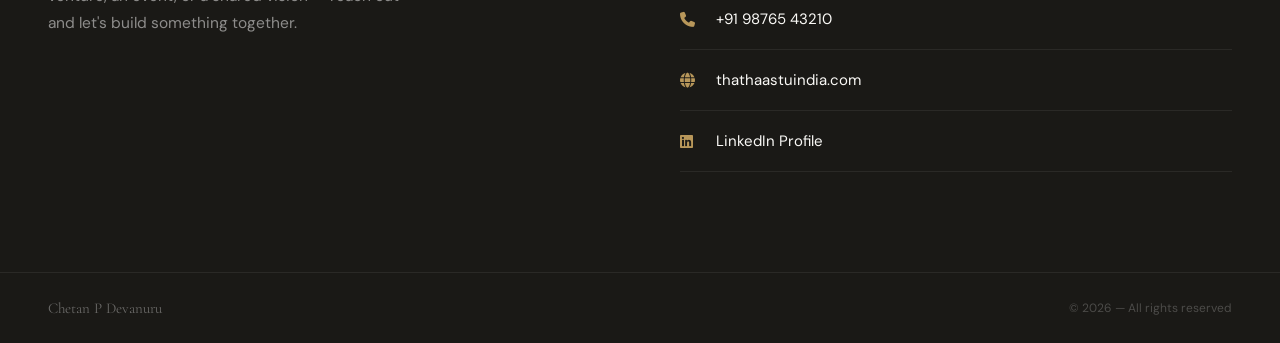
==== commit fe8a4b14: "Initial commit" ====
--- a/index.html
+++ b/index.html
@@ -341,69 +341,58 @@
   </section>
 
   <!-- TESTIMONIALS -->
-  <section id="testimonials">
-    <span class="section-label">What people say</span>
-    <h2 class="section-title">Testimonials</h2>
+<section id="testimonials">
+
+  <span class="section-label">What people say</span>
+  <h2 class="section-title">Testimonials</h2>
+
+  <!-- TABS -->
+  <div class="testimonial-tabs">
+    <button class="active" onclick="switchTab(1)">Leadership</button>
+    <button onclick="switchTab(2)">Institutions</button>
+    <button onclick="switchTab(3)">Clients</button>
+    <button onclick="switchTab(4)">Events</button>
+  </div>
+
+  <!-- CATEGORY 1 -->
+  <div class="testimonial-set active" id="set1">
     <div class="marquee">
-      <div class="marquee-track" id="marqueeTrack">
-        <div class="t-card">
-          <p class="t-card-quote">"A visionary leader with unmatched execution capability. Chetan consistently
-            delivers outcomes that exceed expectations."</p>
-          <div class="t-card-author">
-            <div class="t-avatar">RK</div>
-            <div>
-              <div class="t-name">Rahul K.</div>
-              <div class="t-role">CEO, Tech Firm</div>
-            </div>
-          </div>
-        </div>
-        <div class="t-card">
-          <p class="t-card-quote">"Drives innovation while maintaining strong business fundamentals. A rare
-            combination in today's landscape."</p>
-          <div class="t-card-author">
-            <div class="t-avatar">AP</div>
-            <div>
-              <div class="t-name">Asha P.</div>
-              <div class="t-role">Business Partner</div>
-            </div>
-          </div>
-        </div>
-        <div class="t-card">
-          <p class="t-card-quote">"Consistently delivers results with clarity and structured execution. Highly
-            recommend working with him."</p>
-          <div class="t-card-author">
-            <div class="t-avatar">SM</div>
-            <div>
-              <div class="t-name">Suresh M.</div>
-              <div class="t-role">Client</div>
-            </div>
-          </div>
-        </div>
-        <div class="t-card">
-          <p class="t-card-quote">"The event he organized was seamless. His attention to detail and community
-            focus is what sets him apart."</p>
-          <div class="t-card-author">
-            <div class="t-avatar">PD</div>
-            <div>
-              <div class="t-name">Priya D.</div>
-              <div class="t-role">Event Participant</div>
-            </div>
-          </div>
-        </div>
-        <div class="t-card">
-          <p class="t-card-quote">"Working with Alpha Edge Edu transformed how our students approach learning.
-            Exceptional mentorship and guidance."</p>
-          <div class="t-card-author">
-            <div class="t-avatar">NJ</div>
-            <div>
-              <div class="t-name">Nisha J.</div>
-              <div class="t-role">College Coordinator</div>
-            </div>
-          </div>
-        </div>
-      </div>
-    </div>
-  </section>
+      <div class="marquee-track" data-marquee>
+        <div class="t-card"><p>"A visionary leader with unmatched execution capability."</p><div class="t-author"><div class="t-avatar">RK</div><div><div class="t-name">Rahul K.</div><div class="t-role">CEO</div></div></div></div>
+        <div class="t-card"><p>"Drives innovation with strong business fundamentals."</p><div class="t-author"><div class="t-avatar">AP</div><div><div class="t-name">Asha P.</div><div class="t-role">Director</div></div></div></div>
+      </div>
+    </div>
+  </div>
+
+  <!-- CATEGORY 2 -->
+  <div class="testimonial-set" id="set2">
+    <div class="marquee">
+      <div class="marquee-track" data-marquee>
+        <div class="t-card"><p>"Transformed student engagement through structured programs."</p><div class="t-author"><div class="t-avatar">NJ</div><div><div class="t-name">Nisha J.</div><div class="t-role">Coordinator</div></div></div></div>
+        <div class="t-card"><p>"Highly impactful academic initiatives."</p><div class="t-author"><div class="t-avatar">SR</div><div><div class="t-name">Suresh R.</div><div class="t-role">Dean</div></div></div></div>
+      </div>
+    </div>
+  </div>
+
+  <!-- CATEGORY 3 -->
+  <div class="testimonial-set" id="set3">
+    <div class="marquee">
+      <div class="marquee-track" data-marquee>
+        <div class="t-card"><p>"Exceptional execution and delivery."</p><div class="t-author"><div class="t-avatar">SM</div><div><div class="t-name">Suresh M.</div><div class="t-role">Client</div></div></div></div>
+      </div>
+    </div>
+  </div>
+
+  <!-- CATEGORY 4 -->
+  <div class="testimonial-set" id="set4">
+    <div class="marquee">
+      <div class="marquee-track" data-marquee>
+        <div class="t-card"><p>"The event was seamless and highly engaging."</p><div class="t-author"><div class="t-avatar">PD</div><div><div class="t-name">Priya D.</div><div class="t-role">Participant</div></div></div></div>
+      </div>
+    </div>
+  </div>
+
+</section>
 
   <!-- COLLABORATIONS -->
   <section id="collaborations">
@@ -509,7 +498,7 @@
         <a href="https://www.thathaastuindia.com/" target="_blank" class="contact-item">
           <i class="fas fa-globe"></i> thathaastuindia.com
         </a>
-        <a href="https://linkedin.com/in/yourprofile" target="_blank" class="contact-item">
+        <a href="" target="_blank" class="contact-item">
           <i class="fab fa-linkedin"></i> LinkedIn Profile
         </a>
       </div>
--- a/style.css
+++ b/style.css
@@ -959,93 +959,152 @@
 
 /* ── TESTIMONIALS ─────────────────────────────── */
 #testimonials {
-  background: var(--ink);
+  background: var(--ink);   /* already defined as dark (#1A1916) */
+  color: var(--white);
+  padding: 100px 0;
   overflow: hidden;
-  padding: 100px 0;
-}
-
-#testimonials .section-label,
-#testimonials h2.section-title {
+}
+
+.section-label {
+  font-size: 11px;
+  letter-spacing: 0.25em;
+  text-transform: uppercase;
+  color: var(--gold);
   padding: 0 48px;
+}
+
+.section-title {
+  font-family: var(--serif);
+  font-size: 48px;
+  padding: 0 48px;
+  margin: 10px 0 30px;
+}
+
+/* ===== TABS ===== */
+.testimonial-tabs {
+  display: flex;
+  gap: 10px;
+  padding: 0 48px;
+  margin-bottom: 40px;
+}
+
+.testimonial-tabs button {
+  padding: 8px 16px;
+  border: 1px solid rgba(255,255,255,0.2);
+  background: transparent;
   color: var(--white);
-}
-
+  font-size: 12px;
+  cursor: pointer;
+  transition: 0.3s;
+}
+
+.testimonial-tabs button:hover,
+.testimonial-tabs button.active {
+  border-color: var(--gold);
+  color: var(--gold);
+}
+
+/* ===== MARQUEE ===== */
 .marquee {
   overflow: hidden;
-  margin-top: 48px;
+  position: relative;
+}
+
+.marquee::before,
+.marquee::after {
+  content: '';
+  position: absolute;
+  top: 0;
+  width: 80px;
+  height: 100%;
+  z-index: 2;
+}
+
+.marquee::before {
+  left: 0;
+  background: linear-gradient(to right, #1A1916, transparent);
+}
+
+.marquee::after {
+  right: 0;
+  background: linear-gradient(to left, #1A1916, transparent);
 }
 
 .marquee-track {
   display: flex;
   gap: 20px;
   width: max-content;
-  animation: scrollM 32s linear infinite;
-}
-
-.marquee-track:hover {
+}
+
+/* animation controlled via class */
+.marquee-track.animate {
+  animation: scroll 60s linear infinite;
+}
+
+/* hover pause */
+.marquee:hover .marquee-track {
   animation-play-state: paused;
 }
 
+/* ===== CARD ===== */
 .t-card {
   min-width: 320px;
   max-width: 340px;
-  padding: 32px;
-  background: rgba(255, 255, 255, 0.04);
-  border: 1px solid rgba(255, 255, 255, 0.07);
-}
-
-.t-card-quote {
-  font-family: var(--serif);
+  padding: 30px;
+  background: rgba(255,255,255,0.04);
+  border: 1px solid rgba(255,255,255,0.08);
+}
+
+.t-card p {
+  font-family: var(--serif);
+  font-style: italic;
   font-size: 15px;
-  font-style: italic;
-  color: rgba(255, 255, 255, 0.72);
-  line-height: 1.65;
-  margin-bottom: 24px;
-}
-
-.t-card-author {
-  display: flex;
-  align-items: center;
-  gap: 14px;
+  line-height: 1.6;
+  margin-bottom: 20px;
+  color: rgba(255,255,255,0.75);
+}
+
+.t-author {
+  display: flex;
+  align-items: center;
+  gap: 12px;
 }
 
 .t-avatar {
   width: 40px;
   height: 40px;
   border-radius: 50%;
-  background: rgba(184, 151, 90, 0.18);
+  background: rgba(184,151,90,0.2);
   display: flex;
   align-items: center;
   justify-content: center;
-  font-family: var(--serif);
-  font-size: 15px;
-  color: var(--gold-lt);
-  font-weight: 500;
-  flex-shrink: 0;
+  color: var(--gold);
+  font-family: var(--serif);
 }
 
 .t-name {
   font-size: 13px;
   font-weight: 500;
-  color: var(--white);
-  margin-bottom: 2px;
 }
 
 .t-role {
   font-size: 12px;
-  color: rgba(255, 255, 255, 0.38);
-}
-
-@keyframes scrollM {
-  from {
-    transform: translateX(0);
-  }
-
-  to {
-    transform: translateX(-50%);
-  }
-}
-
+  color: rgba(255,255,255,0.4);
+}
+
+/* ===== ANIMATION ===== */
+@keyframes scroll {
+  from { transform: translateX(0); }
+  to { transform: translateX(-100%); }
+}
+
+/* ===== HIDE ===== */
+.testimonial-set {
+  display: none;
+}
+.testimonial-set.active {
+  display: block;
+}
 /* ── COLLABORATIONS ───────────────────────────── */
 .collab-grid {
   display: grid;
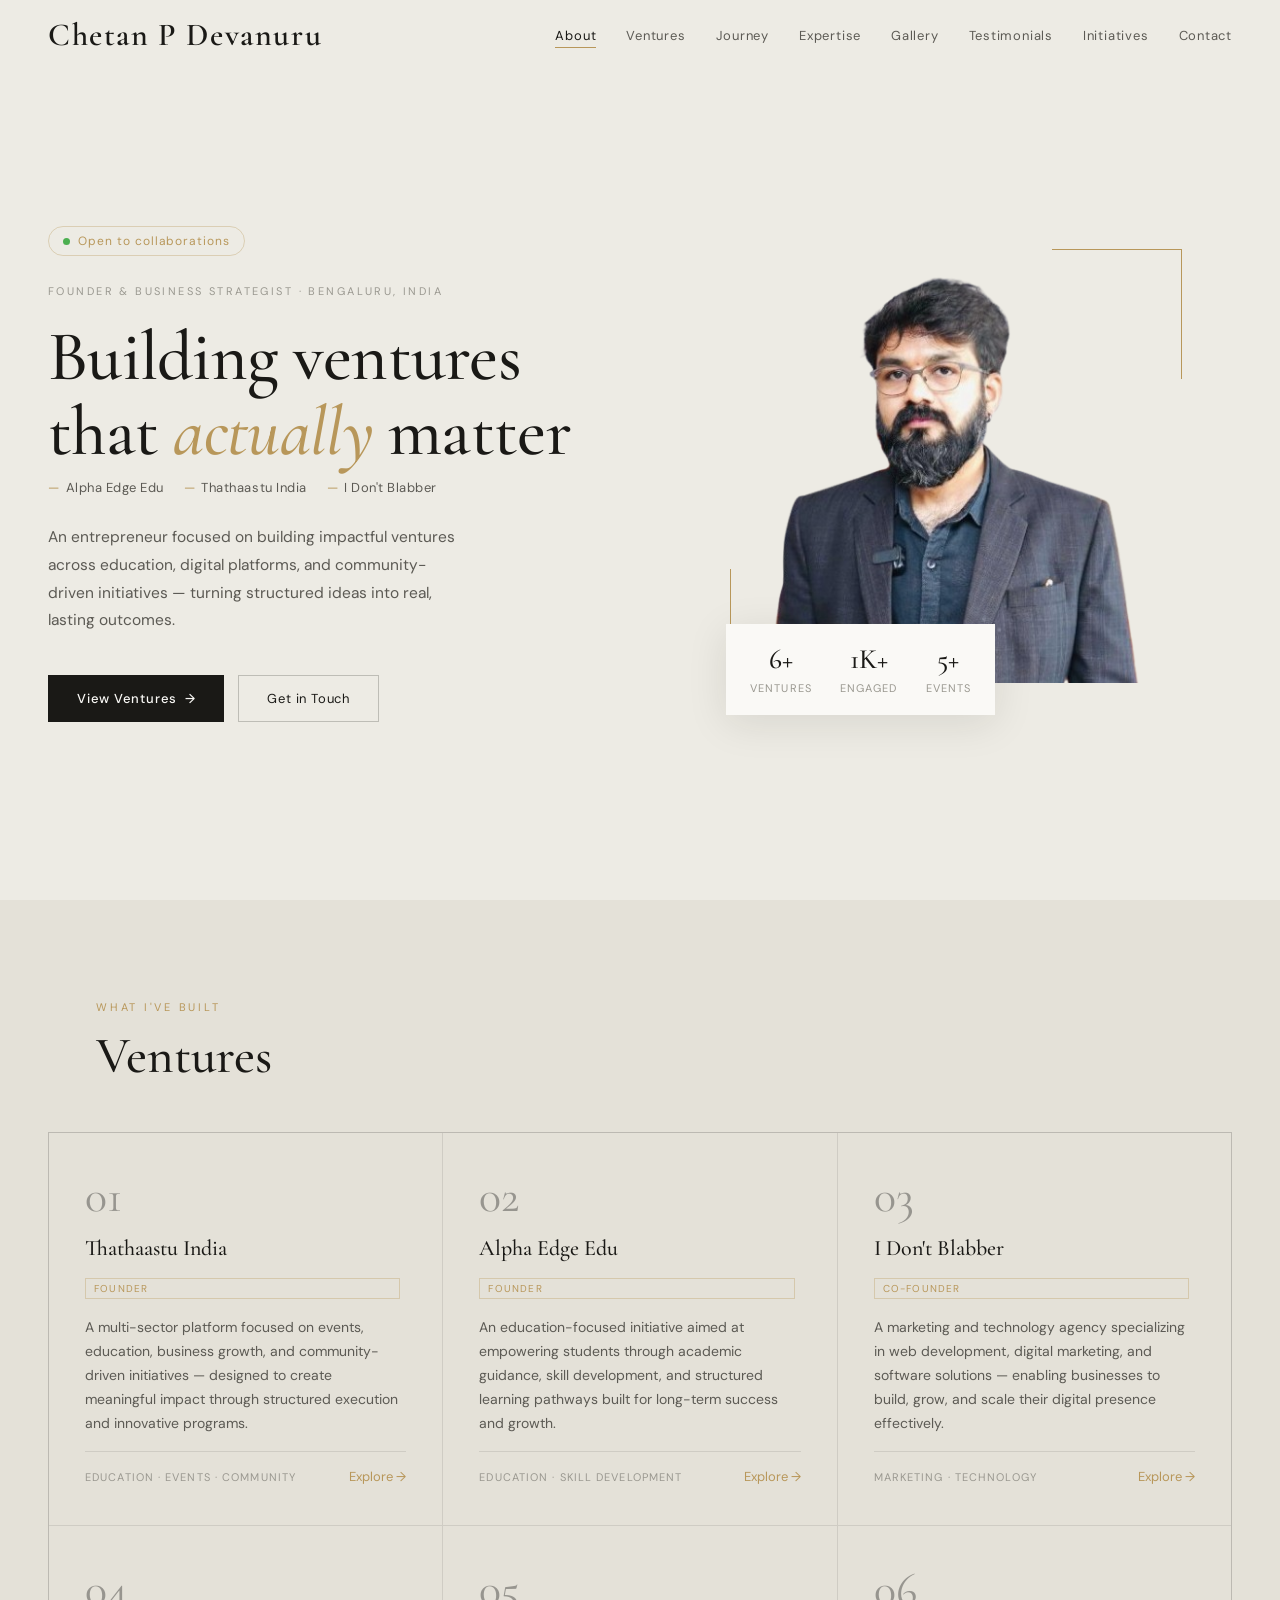
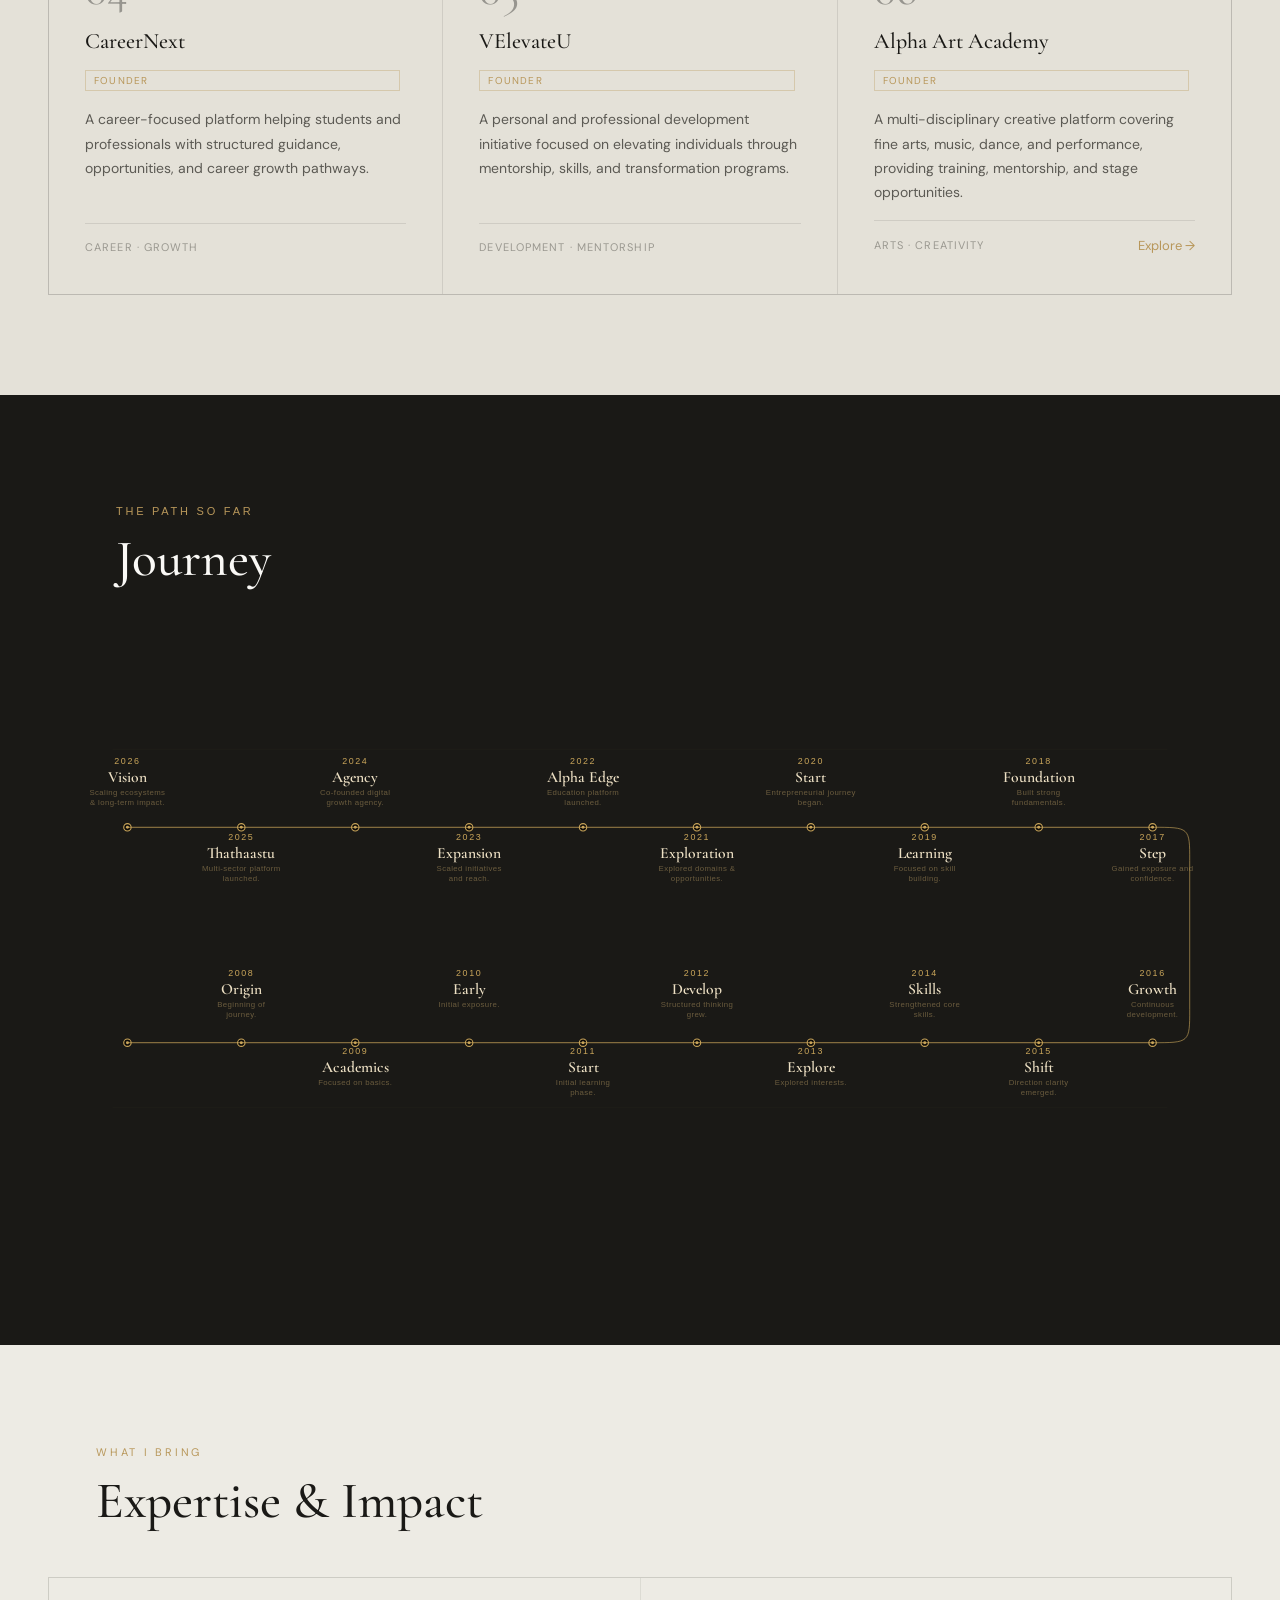
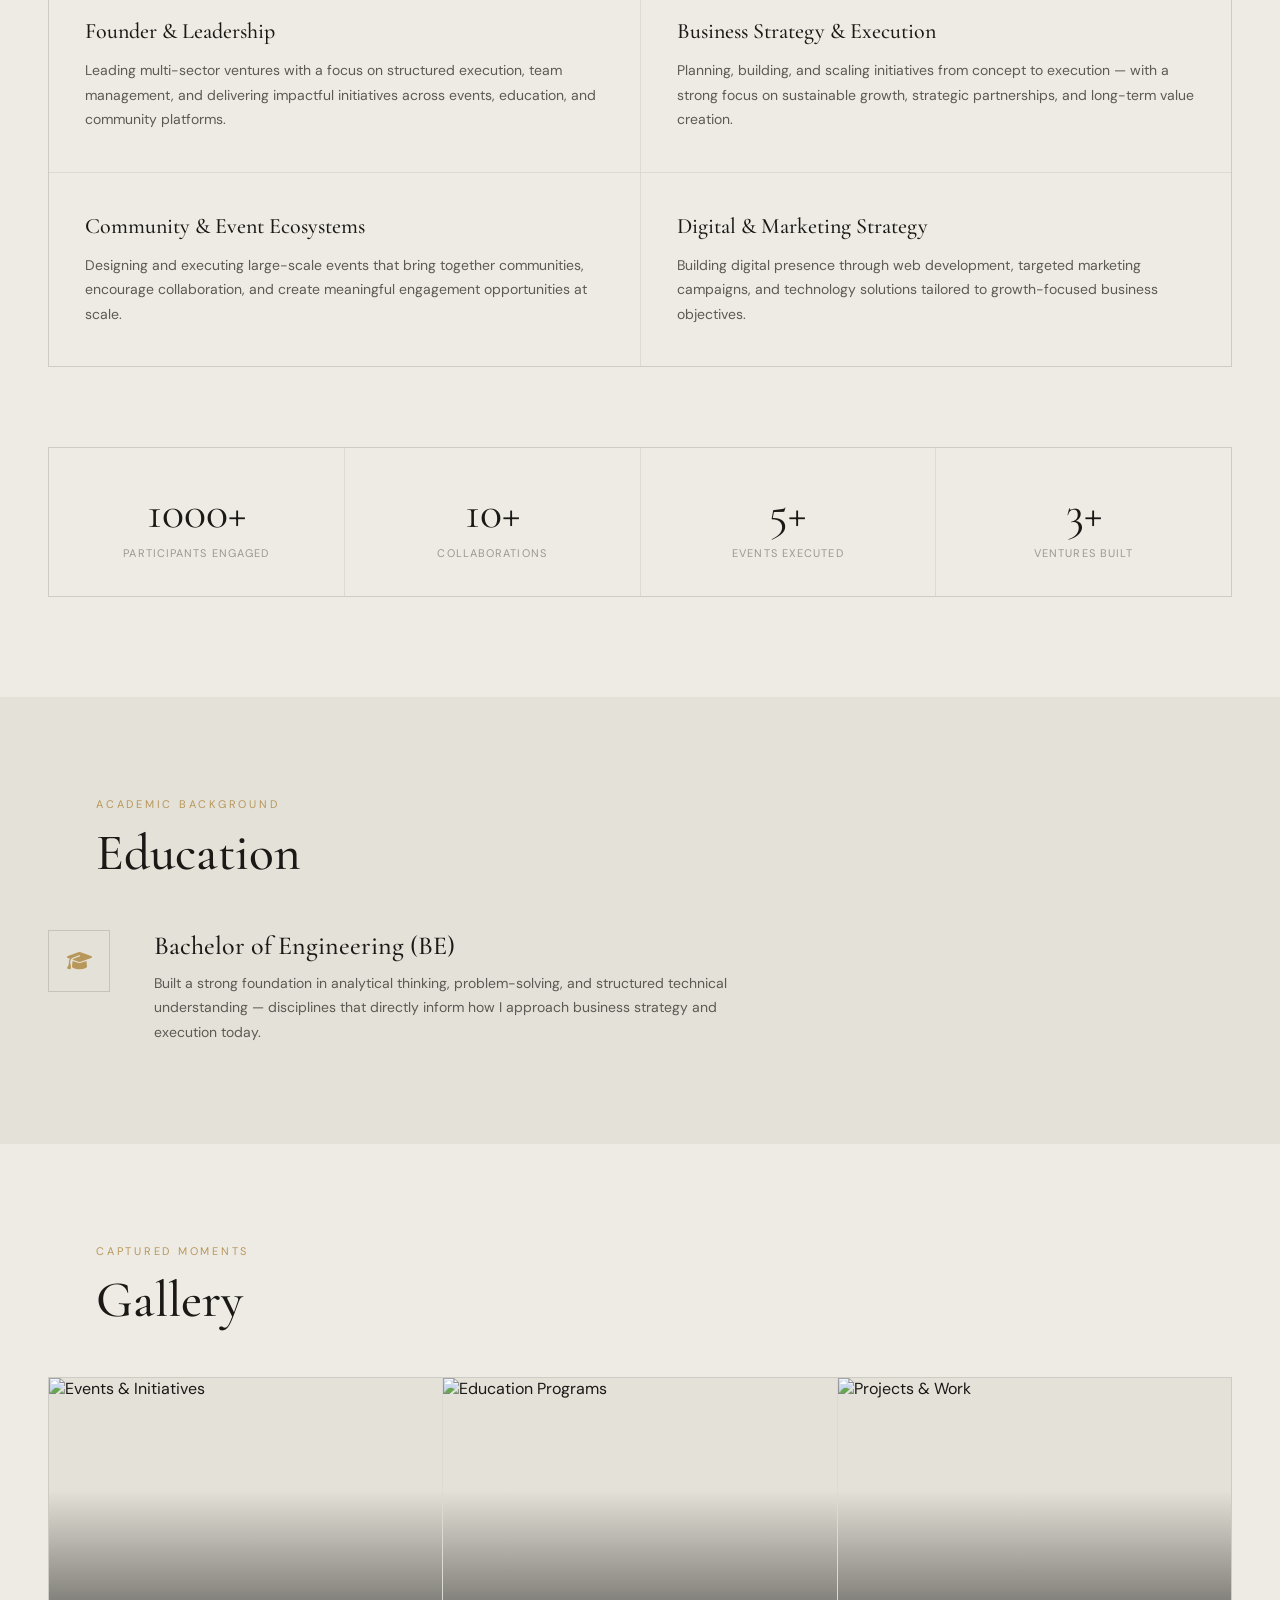
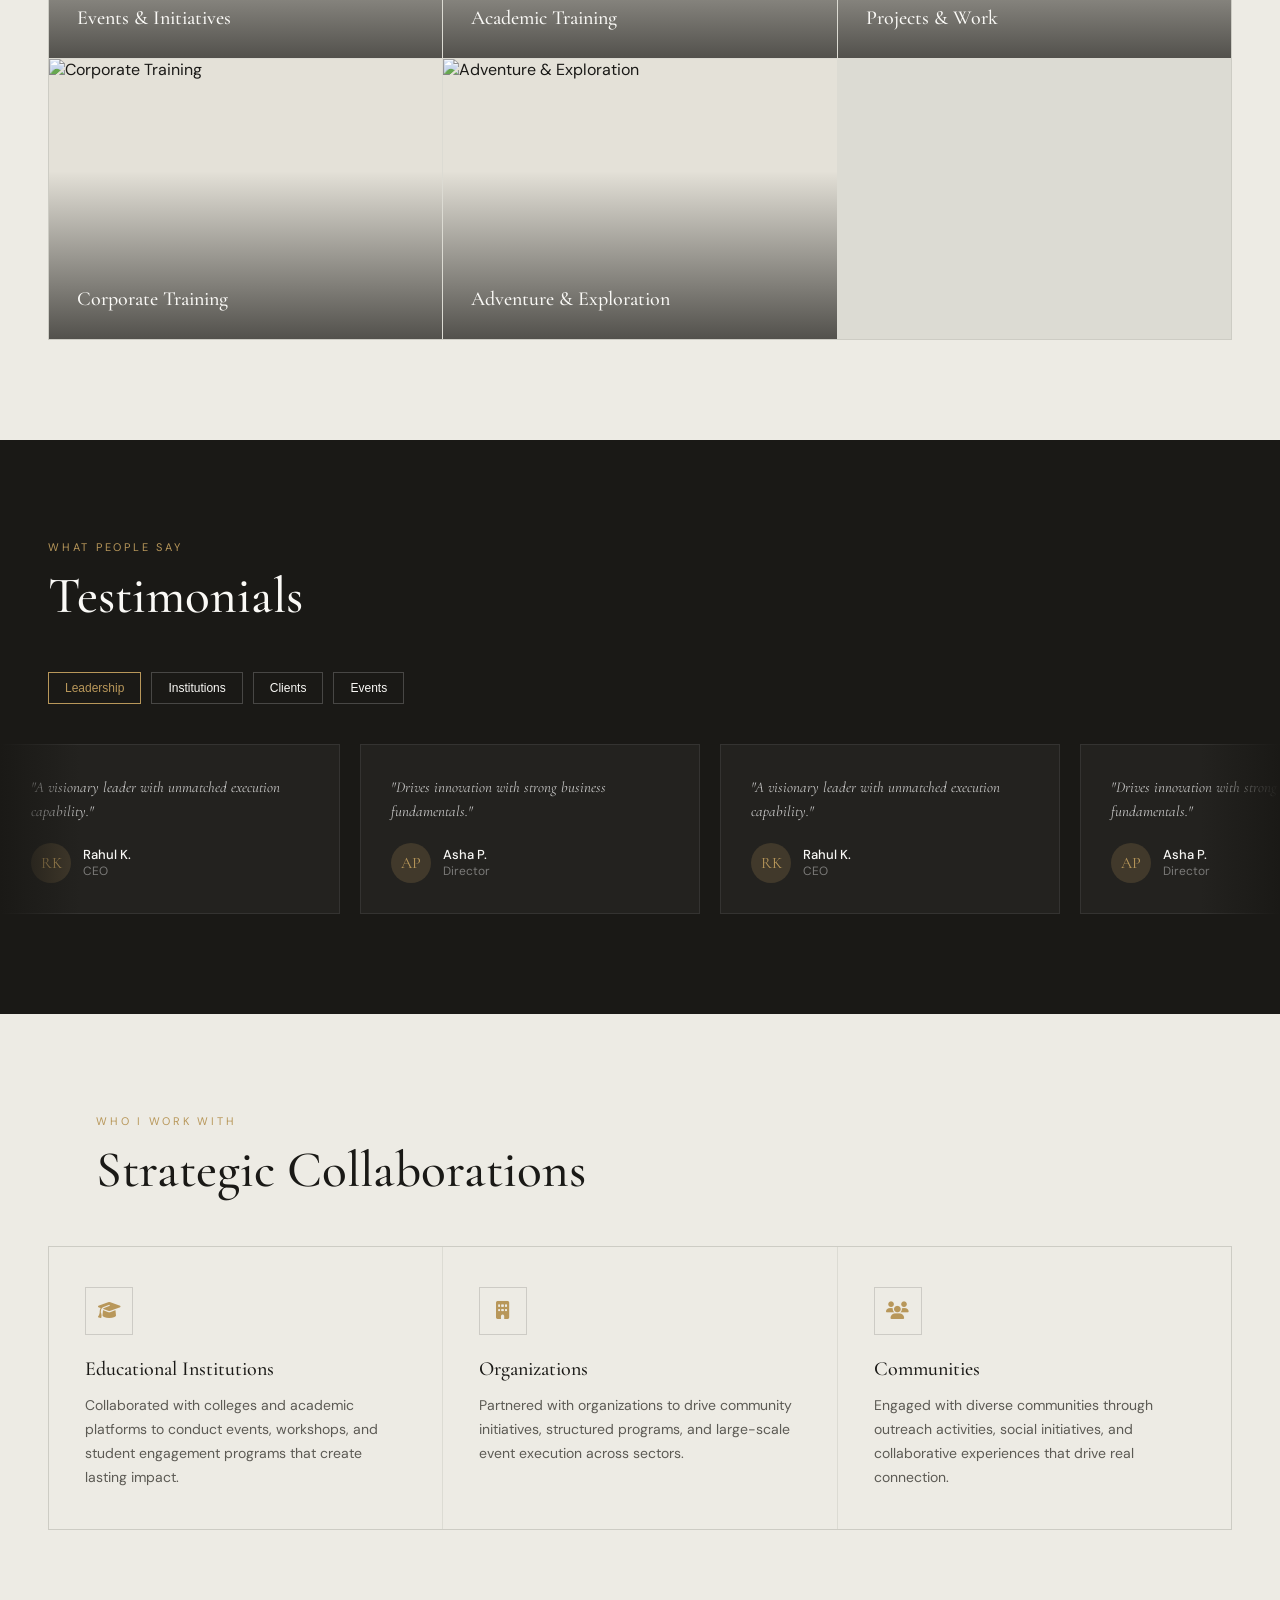
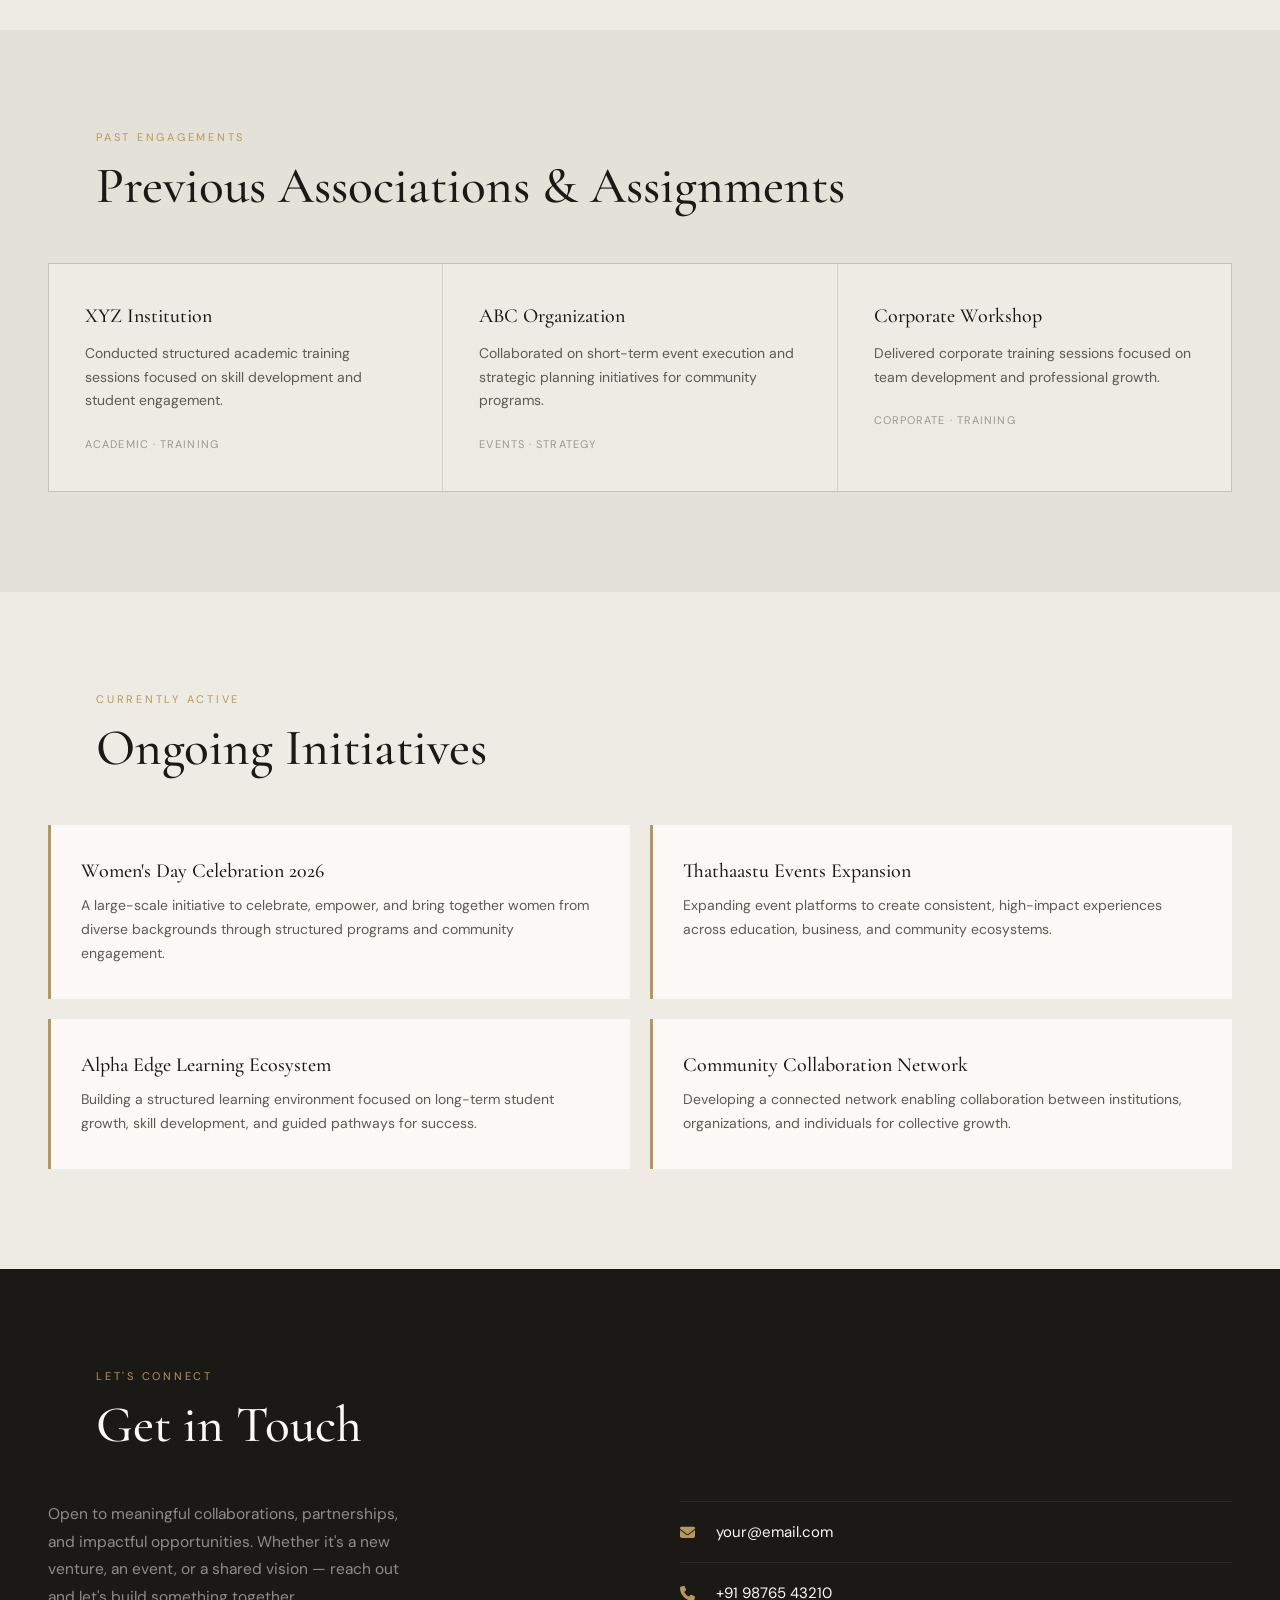
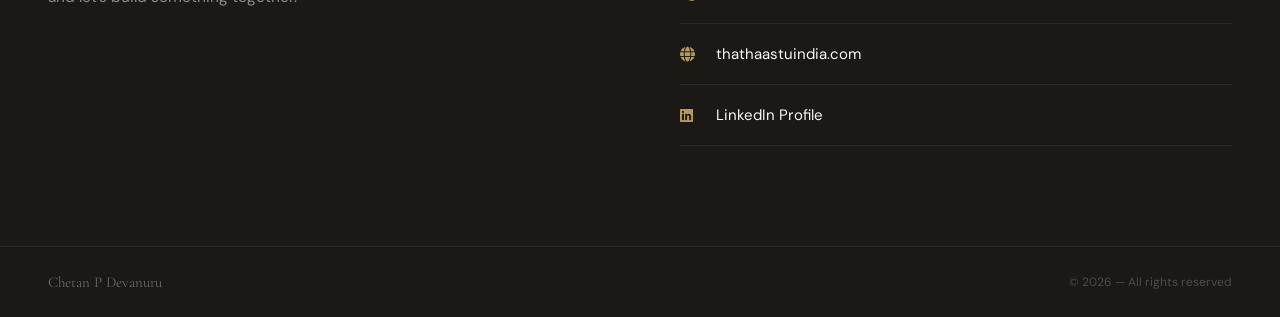
==== commit 0fc13f1e: "Initial commit" ====
--- a/index.html
+++ b/index.html
@@ -76,7 +76,7 @@
         <img src="images/image-removebg-preview (1).png" alt="Chetan P Devanuru"
           onerror="this.outerHTML='<div class=\'hero-img-placeholder\'>CPD</div>'">
         <div class="hero-stat-strip">
-          <div class="h-stat"><span class="h-stat-num">3+</span><span class="h-stat-label">Ventures</span>
+          <div class="h-stat"><span class="h-stat-num">6+</span><span class="h-stat-label">Ventures</span>
           </div>
           <div class="h-stat"><span class="h-stat-num">1K+</span><span class="h-stat-label">Engaged</span>
           </div>
@@ -138,7 +138,7 @@
 
       <div class="venture-card">
         <div class="venture-num">05</div>
-        <h3>VelevateU</h3>
+        <h3>VElevateU</h3>
         <span class="venture-role">Founder</span>
         <p>A personal and professional development initiative focused on elevating individuals through mentorship,
           skills, and transformation programs.</p>
@@ -165,75 +165,355 @@
     </div>
   </section>
 
-  <!-- JOURNEY -->
-  <section id="journey">
+
+  <!-- Journey -->
+ <section id="journey">
+  <div class="page">
     <span class="section-label">The path so far</span>
     <h2 class="section-title">Journey</h2>
-    <div class="timeline-horizontal">
-
-  <div class="timeline-line"></div>
-
-  <div class="timeline-track" id="timelineTrack">
-
-    <!-- ITEM -->
-    <div class="tl-card">
-      <div class="tl-year">2020</div>
-      <div class="tl-content">
-        <h4>Early Years</h4>
-        <p>Built strong fundamentals through education and early exploration.</p>
-        <span class="tl-tag">Foundation</span>
-      </div>
-    </div>
-
-    <div class="tl-card">
-      <div class="tl-year">2021</div>
-      <div class="tl-content">
-        <h4>Learning Phase</h4>
-        <p>Explored domains and business opportunities.</p>
-        <span class="tl-tag">Exploration</span>
-      </div>
-    </div>
-
-    <div class="tl-card">
-      <div class="tl-year">2022</div>
-      <div class="tl-content">
-        <h4>Alpha Edge Edu</h4>
-        <p>Founded education initiative focused on structured learning.</p>
-        <span class="tl-tag">First Venture</span>
-      </div>
-    </div>
-
-    <div class="tl-card">
-      <div class="tl-year">2024</div>
-      <div class="tl-content">
-        <h4>I Don't Blabber</h4>
-        <p>Co-founded marketing & tech agency.</p>
-        <span class="tl-tag">Co-Founder</span>
-      </div>
-    </div>
-
-    <div class="tl-card ">
-      <div class="tl-year">2025</div>
-      <div class="tl-content">
-        <h4>Thathaastu India</h4>
-        <p>Launched multi-sector platform.</p>
-        <span class="tl-tag">Flagship</span>
-      </div>
-    </div>
-
-    <div class="tl-card highlight">
-      <div class="tl-year">2026+</div>
-      <div class="tl-content">
-        <h4>Vision Forward</h4>
-        <p>Scaling ecosystems and impact.</p>
-        <span class="tl-tag">In Progress</span>
-      </div>
-    </div>
-
-  </div>
+
+<svg viewBox="0 0 1540 680" xmlns="http://www.w3.org/2000/svg" preserveAspectRatio="xMidYMid meet">
+<defs>
+  <!-- Track gradient: fade at edges -->
+  <linearGradient id="trk" x1="0" y1="0" x2="1" y2="0" gradientUnits="objectBoundingBox">
+    <stop offset="0%"   stop-color="#c9a55a" stop-opacity="0"/>
+    <stop offset="3%"   stop-color="#c9a55a" stop-opacity="0.9"/>
+    <stop offset="97%"  stop-color="#c9a55a" stop-opacity="0.9"/>
+    <stop offset="100%" stop-color="#c9a55a" stop-opacity="0"/>
+  </linearGradient>
+
+  <!-- Dot glow filter -->
+  <filter id="glow" x="-80%" y="-80%" width="260%" height="260%">
+    <feGaussianBlur stdDeviation="3" result="blur"/>
+    <feMerge><feMergeNode in="blur"/><feMergeNode in="SourceGraphic"/></feMerge>
+  </filter>
+
+  <!-- Subtle vignette for background -->
+  <radialGradient id="vig" cx="50%" cy="50%" r="70%">
+    <stop offset="0%"   stop-color="#1a1610" stop-opacity="0"/>
+    <stop offset="100%" stop-color="#070604" stop-opacity="0.7"/>
+  </radialGradient>
+
+  <style>
+    .yr   { font-family:'Josefin Sans',sans-serif; font-size:12px; font-weight:400;
+            fill:#c9a55a; letter-spacing:0.18em; }
+    .name { font-family:'Cormorant Garamond',serif; font-size:21px; font-weight:600;
+            fill:#ede0c4; }
+    .desc { font-family:'Josefin Sans',sans-serif; font-size:10.5px; font-weight:300;
+            fill:#6b5c3e; letter-spacing:0.05em; line-height:1.6; }
+    .dot-outer { fill:#0d0b08; stroke:#c9a55a; stroke-width:1.5; }
+    .dot-inner { fill:#c9a55a; }
+    .ring      { fill:none; stroke:#c9a55a; stroke-width:0.8; opacity:0; }
+  </style>
+</defs>
+
+
+
+<!-- track lines and bridge drawn AFTER dots so they render on top and stay visible -->
+
+<!-- ══════════════════════════════════════════════
+     HELPER: render a dot at (cx, cy)
+     Done inline for each position
+══════════════════════════════════════════════ -->
+
+<!-- ── TOP TRACK DOTS ── -->
+<!-- i=0  x=80    --> <g class="dot-group"><circle class="ring" cx="80"    cy="195" r="11"/><circle class="dot-outer" cx="80"    cy="195" r="5"/><circle class="dot-inner" cx="80"    cy="195" r="2"/></g>
+<!-- i=1  x=233.3 --> <g class="dot-group"><circle class="ring" cx="233.3" cy="195" r="11"/><circle class="dot-outer" cx="233.3" cy="195" r="5"/><circle class="dot-inner" cx="233.3" cy="195" r="2"/></g>
+<!-- i=2  x=386.7 --> <g class="dot-group"><circle class="ring" cx="386.7" cy="195" r="11"/><circle class="dot-outer" cx="386.7" cy="195" r="5"/><circle class="dot-inner" cx="386.7" cy="195" r="2"/></g>
+<!-- i=3  x=540   --> <g class="dot-group"><circle class="ring" cx="540"   cy="195" r="11"/><circle class="dot-outer" cx="540"   cy="195" r="5"/><circle class="dot-inner" cx="540"   cy="195" r="2"/></g>
+<!-- i=4  x=693.3 --> <g class="dot-group"><circle class="ring" cx="693.3" cy="195" r="11"/><circle class="dot-outer" cx="693.3" cy="195" r="5"/><circle class="dot-inner" cx="693.3" cy="195" r="2"/></g>
+<!-- i=5  x=846.7 --> <g class="dot-group"><circle class="ring" cx="846.7" cy="195" r="11"/><circle class="dot-outer" cx="846.7" cy="195" r="5"/><circle class="dot-inner" cx="846.7" cy="195" r="2"/></g>
+<!-- i=6  x=1000  --> <g class="dot-group"><circle class="ring" cx="1000"  cy="195" r="11"/><circle class="dot-outer" cx="1000"  cy="195" r="5"/><circle class="dot-inner" cx="1000"  cy="195" r="2"/></g>
+<!-- i=7  x=1153.3--> <g class="dot-group"><circle class="ring" cx="1153.3" cy="195" r="11"/><circle class="dot-outer" cx="1153.3" cy="195" r="5"/><circle class="dot-inner" cx="1153.3" cy="195" r="2"/></g>
+<!-- i=8  x=1306.7--> <g class="dot-group"><circle class="ring" cx="1306.7" cy="195" r="11"/><circle class="dot-outer" cx="1306.7" cy="195" r="5"/><circle class="dot-inner" cx="1306.7" cy="195" r="2"/></g>
+<!-- i=9  x=1460  --> <g class="dot-group"><circle class="ring" cx="1460"  cy="195" r="11"/><circle class="dot-outer" cx="1460"  cy="195" r="5"/><circle class="dot-inner" cx="1460"  cy="195" r="2"/></g>
+
+<!-- ── BOT TRACK DOTS ── -->
+<g class="dot-group"><circle class="ring" cx="80"    cy="485" r="11"/><circle class="dot-outer" cx="80"    cy="485" r="5"/><circle class="dot-inner" cx="80"    cy="485" r="2"/></g>
+<g class="dot-group"><circle class="ring" cx="233.3" cy="485" r="11"/><circle class="dot-outer" cx="233.3" cy="485" r="5"/><circle class="dot-inner" cx="233.3" cy="485" r="2"/></g>
+<g class="dot-group"><circle class="ring" cx="386.7" cy="485" r="11"/><circle class="dot-outer" cx="386.7" cy="485" r="5"/><circle class="dot-inner" cx="386.7" cy="485" r="2"/></g>
+<g class="dot-group"><circle class="ring" cx="540"   cy="485" r="11"/><circle class="dot-outer" cx="540"   cy="485" r="5"/><circle class="dot-inner" cx="540"   cy="485" r="2"/></g>
+<g class="dot-group"><circle class="ring" cx="693.3" cy="485" r="11"/><circle class="dot-outer" cx="693.3" cy="485" r="5"/><circle class="dot-inner" cx="693.3" cy="485" r="2"/></g>
+<g class="dot-group"><circle class="ring" cx="846.7" cy="485" r="11"/><circle class="dot-outer" cx="846.7" cy="485" r="5"/><circle class="dot-inner" cx="846.7" cy="485" r="2"/></g>
+<g class="dot-group"><circle class="ring" cx="1000"  cy="485" r="11"/><circle class="dot-outer" cx="1000"  cy="485" r="5"/><circle class="dot-inner" cx="1000"  cy="485" r="2"/></g>
+<g class="dot-group"><circle class="ring" cx="1153.3" cy="485" r="11"/><circle class="dot-outer" cx="1153.3" cy="485" r="5"/><circle class="dot-inner" cx="1153.3" cy="485" r="2"/></g>
+<g class="dot-group"><circle class="ring" cx="1306.7" cy="485" r="11"/><circle class="dot-outer" cx="1306.7" cy="485" r="5"/><circle class="dot-inner" cx="1306.7" cy="485" r="2"/></g>
+<g class="dot-group"><circle class="ring" cx="1460"  cy="485" r="11"/><circle class="dot-outer" cx="1460"  cy="485" r="5"/><circle class="dot-inner" cx="1460"  cy="485" r="2"/></g>
+
+<!-- ══════════════════════════════════════════════
+     TOP TRACK — ABOVE LINE (even indices i=0,2,4,6,8)
+     Labels hang upward; bottom of label block ≈ y=182
+     y layout from bottom up: desc2=170, desc1=157, name=138, yr=116
+══════════════════════════════════════════════ -->
+
+<!-- 2026 Vision  i=0  x=80 -->
+<text class="yr"   x="80"    y="110" text-anchor="middle">2026</text>
+<text class="name" x="80"    y="134" text-anchor="middle">Vision</text>
+<text class="desc" x="80"    y="152" text-anchor="middle">Scaling ecosystems</text>
+<text class="desc" x="80"    y="165" text-anchor="middle">&amp; long-term impact.</text>
+
+<!-- 2024 Agency  i=2  x=386.7 -->
+<text class="yr"   x="386.7" y="110" text-anchor="middle">2024</text>
+<text class="name" x="386.7" y="134" text-anchor="middle">Agency</text>
+<text class="desc" x="386.7" y="152" text-anchor="middle">Co-founded digital</text>
+<text class="desc" x="386.7" y="165" text-anchor="middle">growth agency.</text>
+
+<!-- 2022 Alpha Edge  i=4  x=693.3 -->
+<text class="yr"   x="693.3" y="110" text-anchor="middle">2022</text>
+<text class="name" x="693.3" y="134" text-anchor="middle">Alpha Edge</text>
+<text class="desc" x="693.3" y="152" text-anchor="middle">Education platform</text>
+<text class="desc" x="693.3" y="165" text-anchor="middle">launched.</text>
+
+<!-- 2020 Start  i=6  x=1000 -->
+<text class="yr"   x="1000"  y="110" text-anchor="middle">2020</text>
+<text class="name" x="1000"  y="134" text-anchor="middle">Start</text>
+<text class="desc" x="1000"  y="152" text-anchor="middle">Entrepreneurial journey</text>
+<text class="desc" x="1000"  y="165" text-anchor="middle">began.</text>
+
+<!-- 2018 Foundation  i=8  x=1306.7 -->
+<text class="yr"   x="1306.7" y="110" text-anchor="middle">2018</text>
+<text class="name" x="1306.7" y="134" text-anchor="middle">Foundation</text>
+<text class="desc" x="1306.7" y="152" text-anchor="middle">Built strong</text>
+<text class="desc" x="1306.7" y="165" text-anchor="middle">fundamentals.</text>
+
+<!-- ══════════════════════════════════════════════
+     TOP TRACK — BELOW LINE (odd indices i=1,3,5,7,9)
+     Labels hang downward; top of label block ≈ y=207
+     y layout: yr=210, name=234, desc1=252, desc2=265
+══════════════════════════════════════════════ -->
+
+<!-- 2025 Thathaastu  i=1  x=233.3 -->
+<text class="yr"   x="233.3" y="212" text-anchor="middle">2025</text>
+<text class="name" x="233.3" y="236" text-anchor="middle">Thathaastu</text>
+<text class="desc" x="233.3" y="254" text-anchor="middle">Multi-sector platform</text>
+<text class="desc" x="233.3" y="267" text-anchor="middle">launched.</text>
+
+<!-- 2023 Expansion  i=3  x=540 -->
+<text class="yr"   x="540"   y="212" text-anchor="middle">2023</text>
+<text class="name" x="540"   y="236" text-anchor="middle">Expansion</text>
+<text class="desc" x="540"   y="254" text-anchor="middle">Scaled initiatives</text>
+<text class="desc" x="540"   y="267" text-anchor="middle">and reach.</text>
+
+<!-- 2021 Exploration  i=5  x=846.7 -->
+<text class="yr"   x="846.7" y="212" text-anchor="middle">2021</text>
+<text class="name" x="846.7" y="236" text-anchor="middle">Exploration</text>
+<text class="desc" x="846.7" y="254" text-anchor="middle">Explored domains &amp;</text>
+<text class="desc" x="846.7" y="267" text-anchor="middle">opportunities.</text>
+
+<!-- 2019 Learning  i=7  x=1153.3 -->
+<text class="yr"   x="1153.3" y="212" text-anchor="middle">2019</text>
+<text class="name" x="1153.3" y="236" text-anchor="middle">Learning</text>
+<text class="desc" x="1153.3" y="254" text-anchor="middle">Focused on skill</text>
+<text class="desc" x="1153.3" y="267" text-anchor="middle">building.</text>
+
+<!-- 2017 Step  i=9  x=1460 -->
+<text class="yr"   x="1460"  y="212" text-anchor="middle">2017</text>
+<text class="name" x="1460"  y="236" text-anchor="middle">Step</text>
+<text class="desc" x="1460"  y="254" text-anchor="middle">Gained exposure and</text>
+<text class="desc" x="1460"  y="267" text-anchor="middle">confidence.</text>
+
+<!-- ══════════════════════════════════════════════
+     BOT TRACK — ABOVE LINE (between the two tracks)
+     Bot track reads right → left. Continuing from 2017:
+     Even years 2016,2014,2012,2010,2008 go ABOVE bot line
+     Placed at odd-indexed x positions (i=9,7,5,3,1) going right→left
+
+     y layout (above bot line y=485): yr=398, name=422, desc1=440, desc2=453
+══════════════════════════════════════════════ -->
+
+<!-- 2016 Growth  bot-i=9  x=1460 (right end of bot track) -->
+<text class="yr"   x="1460"  y="395" text-anchor="middle">2016</text>
+<text class="name" x="1460"  y="419" text-anchor="middle">Growth</text>
+<text class="desc" x="1460"  y="437" text-anchor="middle">Continuous</text>
+<text class="desc" x="1460"  y="450" text-anchor="middle">development.</text>
+
+<!-- 2014 Skills  bot-i=7  x=1153.3 -->
+<text class="yr"   x="1153.3" y="395" text-anchor="middle">2014</text>
+<text class="name" x="1153.3" y="419" text-anchor="middle">Skills</text>
+<text class="desc" x="1153.3" y="437" text-anchor="middle">Strengthened core</text>
+<text class="desc" x="1153.3" y="450" text-anchor="middle">skills.</text>
+
+<!-- 2012 Develop  bot-i=5  x=846.7 -->
+<text class="yr"   x="846.7" y="395" text-anchor="middle">2012</text>
+<text class="name" x="846.7" y="419" text-anchor="middle">Develop</text>
+<text class="desc" x="846.7" y="437" text-anchor="middle">Structured thinking</text>
+<text class="desc" x="846.7" y="450" text-anchor="middle">grew.</text>
+
+<!-- 2010 Early  bot-i=3  x=540 -->
+<text class="yr"   x="540"   y="395" text-anchor="middle">2010</text>
+<text class="name" x="540"   y="419" text-anchor="middle">Early</text>
+<text class="desc" x="540"   y="437" text-anchor="middle">Initial exposure.</text>
+
+<!-- 2008 Origin  bot-i=1  x=233.3 -->
+<text class="yr"   x="233.3" y="395" text-anchor="middle">2008</text>
+<text class="name" x="233.3" y="419" text-anchor="middle">Origin</text>
+<text class="desc" x="233.3" y="437" text-anchor="middle">Beginning of</text>
+<text class="desc" x="233.3" y="450" text-anchor="middle">journey.</text>
+
+<!-- ══════════════════════════════════════════════
+     BOT TRACK — BELOW LINE (odd years continuing)
+     Odd years 2015,2013,2011,2009 go BELOW bot line
+     Placed at even-indexed x positions (i=8,6,4,2) going right→left
+
+     y layout: yr=500, name=524, desc1=542, desc2=555
+══════════════════════════════════════════════ -->
+
+<!-- 2015 Shift  bot-i=8  x=1306.7 -->
+<text class="yr"   x="1306.7" y="500" text-anchor="middle">2015</text>
+<text class="name" x="1306.7" y="524" text-anchor="middle">Shift</text>
+<text class="desc" x="1306.7" y="542" text-anchor="middle">Direction clarity</text>
+<text class="desc" x="1306.7" y="555" text-anchor="middle">emerged.</text>
+
+<!-- 2013 Explore  bot-i=6  x=1000 -->
+<text class="yr"   x="1000"  y="500" text-anchor="middle">2013</text>
+<text class="name" x="1000"  y="524" text-anchor="middle">Explore</text>
+<text class="desc" x="1000"  y="542" text-anchor="middle">Explored interests.</text>
+
+<!-- 2011 Start  bot-i=4  x=693.3 -->
+<text class="yr"   x="693.3" y="500" text-anchor="middle">2011</text>
+<text class="name" x="693.3" y="524" text-anchor="middle">Start</text>
+<text class="desc" x="693.3" y="542" text-anchor="middle">Initial learning</text>
+<text class="desc" x="693.3" y="555" text-anchor="middle">phase.</text>
+
+<!-- 2009 Academics  bot-i=2  x=386.7 -->
+<text class="yr"   x="386.7" y="500" text-anchor="middle">2009</text>
+<text class="name" x="386.7" y="524" text-anchor="middle">Academics</text>
+<text class="desc" x="386.7" y="542" text-anchor="middle">Focused on basics.</text>
+
+<!-- ══════════════════════════════════════════════
+     DECORATIVE: subtle horizontal divider lines
+══════════════════════════════════════════════ -->
+<line x1="60" y1="90" x2="1480" y2="90" stroke="#c9a55a" stroke-width="0.3" opacity="0.12"/>
+<line x1="60" y1="572" x2="1480" y2="572" stroke="#c9a55a" stroke-width="0.3" opacity="0.12"/>
+
+<!-- ══════════════════════════════════════════════
+     TRACK LINES — drawn last so they sit ON TOP of dots
+     This makes the line clearly visible through every dot
+══════════════════════════════════════════════ -->
+<line x1="80" y1="195" x2="1460" y2="195" stroke="#c9a55a" stroke-width="1.2" opacity="0.85"/>
+<line x1="80" y1="485" x2="1460" y2="485" stroke="#c9a55a" stroke-width="1.2" opacity="0.85"/>
+
+<!-- Right-side bridge -->
+<path d="M 1460 195 C 1510 195, 1510 195, 1510 240 L 1510 440 C 1510 485, 1510 485, 1460 485"
+      fill="none" stroke="#c9a55a" stroke-width="1.2" opacity="0.7"/>
+
+</svg>
+<div class="mobile-timeline">
+
+  <!-- VISIBLE ITEMS -->
+  <div class="mobile-item">
+    <div class="m-year">2026</div>
+    <div class="m-title">Vision</div>
+    <div class="m-desc">Scaling ecosystems and long-term impact.</div>
+  </div>
+
+  <div class="mobile-item">
+    <div class="m-year">2025</div>
+    <div class="m-title">Thathaastu</div>
+  </div>
+
+  <div class="mobile-item">
+    <div class="m-year">2024</div>
+    <div class="m-title">Agency</div>
+  </div>
+
+  <div class="mobile-item">
+    <div class="m-year">2023</div>
+    <div class="m-title">Expansion</div>
+  </div>
+
+  <!-- BUTTON -->
+  <div class="timeline-toggle" onclick="toggleTimeline()">
+    View Full Journey ↓
+  </div>
+
+  <!-- HIDDEN ITEMS -->
+  <div id="moreTimeline" class="hidden">
+
+    <div class="mobile-item">
+      <div class="m-year">2022</div>
+      <div class="m-title">Alpha Edge</div>
+    </div>
+
+    <div class="mobile-item">
+      <div class="m-year">2021</div>
+      <div class="m-title">Exploration</div>
+    </div>
+
+    <div class="mobile-item">
+      <div class="m-year">2020</div>
+      <div class="m-title">Start</div>
+    </div>
+
+    <div class="mobile-item">
+      <div class="m-year">2019</div>
+      <div class="m-title">Learning</div>
+    </div>
+
+    <div class="mobile-item">
+      <div class="m-year">2018</div>
+      <div class="m-title">Foundation</div>
+    </div>
+
+    <div class="mobile-item">
+      <div class="m-year">2017</div>
+      <div class="m-title">Step</div>
+    </div>
+
+    <div class="mobile-item">
+      <div class="m-year">2016</div>
+      <div class="m-title">Growth</div>
+    </div>
+
+    <div class="mobile-item">
+      <div class="m-year">2015</div>
+      <div class="m-title">Shift</div>
+    </div>
+
+    <div class="mobile-item">
+      <div class="m-year">2014</div>
+      <div class="m-title">Skills</div>
+    </div>
+
+    <div class="mobile-item">
+      <div class="m-year">2013</div>
+      <div class="m-title">Explore</div>
+    </div>
+
+    <div class="mobile-item">
+      <div class="m-year">2012</div>
+      <div class="m-title">Develop</div>
+    </div>
+
+    <div class="mobile-item">
+      <div class="m-year">2011</div>
+      <div class="m-title">Start</div>
+    </div>
+
+    <div class="mobile-item">
+      <div class="m-year">2010</div>
+      <div class="m-title">Early</div>
+    </div>
+
+    <div class="mobile-item">
+      <div class="m-year">2009</div>
+      <div class="m-title">Academics</div>
+    </div>
+
+    <div class="mobile-item">
+      <div class="m-year">2008</div>
+      <div class="m-title">Origin</div>
+    </div>
+   <!-- 🔥 NEW BOTTOM BUTTON -->
+  <div class="timeline-collapse" onclick="toggleTimeline()">
+    Show Less ↑
+  </div>
+  </div>
+
 </div>
-    
-  </section>
+</div>
+</section>
+
 
   <!-- EXPERTISE -->
   <section id="experience">
--- a/style.css
+++ b/style.css
@@ -582,218 +582,10 @@
 }
 
 
-/* ── JOURNEY SECTION (FINAL – HOVER FIX ONLY) ───────────────── */
-
-#journey {
-  background: var(--ink);
-  color: var(--white);
-}
-
-#journey .section-title {
-  color: var(--white);
-}
-
-/* container */
-.timeline-horizontal {
-  position: relative;
-  margin-top: 80px;
-}
-
-/* main line */
-.timeline-line {
-  position: absolute;
-  top: 50%;
-  left: 0;
-  width: 100%;
-  height: 1px;
-  background: rgba(255,255,255,0.2);
-  transform: translateY(-50%);
-  z-index: 1;
-}
-
-/* track */
-.timeline-track {
-  display: flex;
-  gap: 120px;
-  overflow-x: auto;
-  padding: 20px 60px;
-  position: relative;
-  z-index: 2;
-  scroll-behavior: smooth;
-}
-
-.timeline-track::-webkit-scrollbar {
-  display: none;
-}
-.timeline-track {
-  scrollbar-width: none;
-}
-
-.timeline-track::after {
-  content: '';
-  min-width: 120px;
-}
-/* ── CARD BASE ───────────────── */
-.tl-card {
-  position: relative;
-  min-width: 280px;
-  max-width: 280px;
-  background: rgba(255,255,255,0.05);
-  border: 1px solid rgba(255,255,255,0.12);
-  padding: 24px;
-  z-index: 3;
-
-  transition: 
-    background 0.3s ease,
-    border 0.3s ease,
-    box-shadow 0.3s ease,
-    transform 0.25s ease;
-}
-
-/* ── HOVER (NO SCALE) ───────────────── */
-.tl-card:hover {
-  background: rgba(255,255,255,0.08);
-  border-color: rgba(255,255,255,0.2);
-
-  /* subtle lift instead of scale */
-  transform: translateY(-6px);
-
-  /* premium shadow */
-  box-shadow: 0 12px 30px rgba(0,0,0,0.25);
-}
-/* ── DOT ───────────────── */
-.tl-card::before {
-  content: '';
-  position: absolute;
-  left: 50%;
-  width: 12px;
-  height: 12px;
-  background: var(--ink);
-  border: 2px solid rgba(255,255,255,0.7);
-  border-radius: 50%;
-  transform: translateX(-50%);
-  z-index: 5;
-}
-
-/* ── TOP CARDS */
-.tl-card:nth-child(odd) {
-  margin-bottom: 370px;
-}
-
-.tl-card:nth-child(odd)::before {
-  bottom: -92px;
-}
-
-/* connector */
-.tl-card:nth-child(odd)::after {
-  content: '';
-  position: absolute;
-  bottom: -92px;
-  left: 50%;
-  width: 1px;
-  height: 92px;
-  background: rgba(255,255,255,0.3);
-  transform: translateX(-50%);
-}
-
-/* ── BOTTOM CARDS */
-.tl-card:nth-child(even) {
-  margin-top: 370px;
-}
-
-.tl-card:nth-child(even)::before {
-  top: -92px;
-}
-
-/* connector */
-.tl-card:nth-child(even)::after {
-  content: '';
-  position: absolute;
-  top: -92px;
-  left: 50%;
-  width: 1px;
-  height: 92px;
-  background: rgba(255,255,255,0.3);
-  transform: translateX(-50%);
-}
-
-/* highlight */
-.tl-card.highlight::before {
-  background: var(--gold);
-  border-color: var(--gold);
-}
-
-/* ── IMPORTANT FIX: KEEP DOT & LINE STATIC ───────────────── */
-
-.tl-card::before,
-.tl-card::after {
-  transform-origin: center;
-}
-
-/* reverse scaling effect */
-.tl-card:hover::before,
-.tl-card:hover::after {
-  transform: translateX(-50%) scale(0.952);
-}
-
-/* ── TEXT ───────────────── */
-
-.tl-year {
-  font-family: var(--serif);
-  font-size: 28px;
-  color: rgba(255,255,255,0.65);
-  margin-bottom: 12px;
-}
-
-.tl-content h4 {
-  font-family: var(--serif);
-  font-size: 20px;
-  color: var(--white);
-  margin-bottom: 8px;
-}
-
-.tl-content p {
-  font-size: 13.5px;
-  color: rgba(255,255,255,0.7);
-  line-height: 1.6;
-}
-
-.tl-tag {
-  display: inline-block;
-  margin-top: 10px;
-  font-size: 10px;
-  letter-spacing: 0.12em;
-  text-transform: uppercase;
-  color: var(--gold);
-  border: 1px solid rgba(184,151,90,0.35);
-  padding: 3px 8px;
-}
-
-/* ── MOBILE ───────────────── */
-@media (max-width: 768px) {
-  .timeline-track {
-    gap: 50px;
-    padding: 80px 20px;
-  }
-
-  .tl-card {
-    min-width: 240px;
-  }
-
-  .tl-card:nth-child(odd),
-  .tl-card:nth-child(even) {
-    margin: 0;
-  }
-
-  .tl-card::before,
-  .tl-card::after {
-    display: none;
-  }
-
-  .timeline-line {
-    top: 0;
-  }
-}
+
+
+
+
 /* ── EXPERTISE ────────────────────────────────── */
 .exp-grid {
   display: grid;
@@ -1538,4 +1330,147 @@
   .past-grid {
     grid-template-columns: 1fr;
   }
+}
+
+
+/*-----Journey-----*/
+@import url('https://fonts.googleapis.com/css2?family=Cormorant+Garamond:wght@400;600&family=Josefin+Sans:wght@300;400&display=swap');
+
+/* RESET */
+*{margin:0;padding:0;box-sizing:border-box;}
+
+#journey {
+  background: var(--ink);
+  color: var(--white);
+}
+
+#journey .section-title {
+  color: var(--white);
+}
+
+/* FULL WIDTH SECTION */
+.page{
+  
+  font-family:'Josefin Sans', sans-serif;
+  width:100%;
+  max-width:100%;
+  margin:auto;
+  padding:10px 20px;
+}
+
+/* MAKE SVG BIG */
+svg{
+  width:100%;
+  height:600px;   
+  display:block;
+}
+.mobile-timeline{
+  display:none;  
+}
+
+/* OPTIONAL: RESPONSIVE */
+@media(max-width:1200px){
+  svg{
+    height:650px;
+  }
+}
+
+@media(max-width:768px){
+  svg{
+    height:500px;
+  }
+}
+/* ================= MOBILE TIMELINE ================= */
+@media(max-width:768px){
+
+  svg{
+    height:auto;
+  }
+
+  /* hide complex desktop timeline */
+  svg{
+    display:none;
+  }
+
+  /* mobile container */
+  .mobile-timeline{
+    display:block;
+    padding:20px 10px;
+    max-width:500px;
+    margin:auto;
+  }
+
+  .mobile-item{
+    position:relative;
+    padding-left:40px;
+    margin-bottom:30px;
+  }
+
+  /* vertical line */
+  .mobile-item::before{
+    content:"";
+    position:absolute;
+    left:12px;
+    top:0;
+    width:2px;
+    height:100%;
+    background:#c9a55a;
+    opacity:0.5;
+  }
+
+  /* dot */
+  .mobile-item::after{
+    content:"";
+    position:absolute;
+    left:6px;
+    top:5px;
+    width:12px;
+    height:12px;
+    border-radius:50%;
+    background:#c9a55a;
+  }
+
+  .m-year{
+    color:#c9a55a;
+    font-size:12px;
+    letter-spacing:2px;
+  }
+
+  .m-title{
+    font-family:'Cormorant Garamond';
+    font-size:18px;
+    color:#ede0c4;
+  }
+
+  .m-desc{
+    font-size:14px;
+      color:#ede0c4;
+    line-height:1.5;
+  }
+  .timeline-toggle{
+  color:#c9a55a;
+  text-align:center;
+  margin:20px 0;
+  cursor:pointer;
+  font-size:14px;
+  letter-spacing:1px;
+  border:1px solid rgba(201,165,90,0.3);
+  padding:10px;
+  border-radius:6px;
+}
+
+.hidden{
+  display:none;
+}
+.timeline-collapse{
+  color:#c9a55a;
+  text-align:center;
+  margin:30px 0 10px;
+  cursor:pointer;
+  font-size:14px;
+  letter-spacing:1px;
+  border:1px solid rgba(201,165,90,0.3);
+  padding:10px;
+  border-radius:6px;
+}
 }
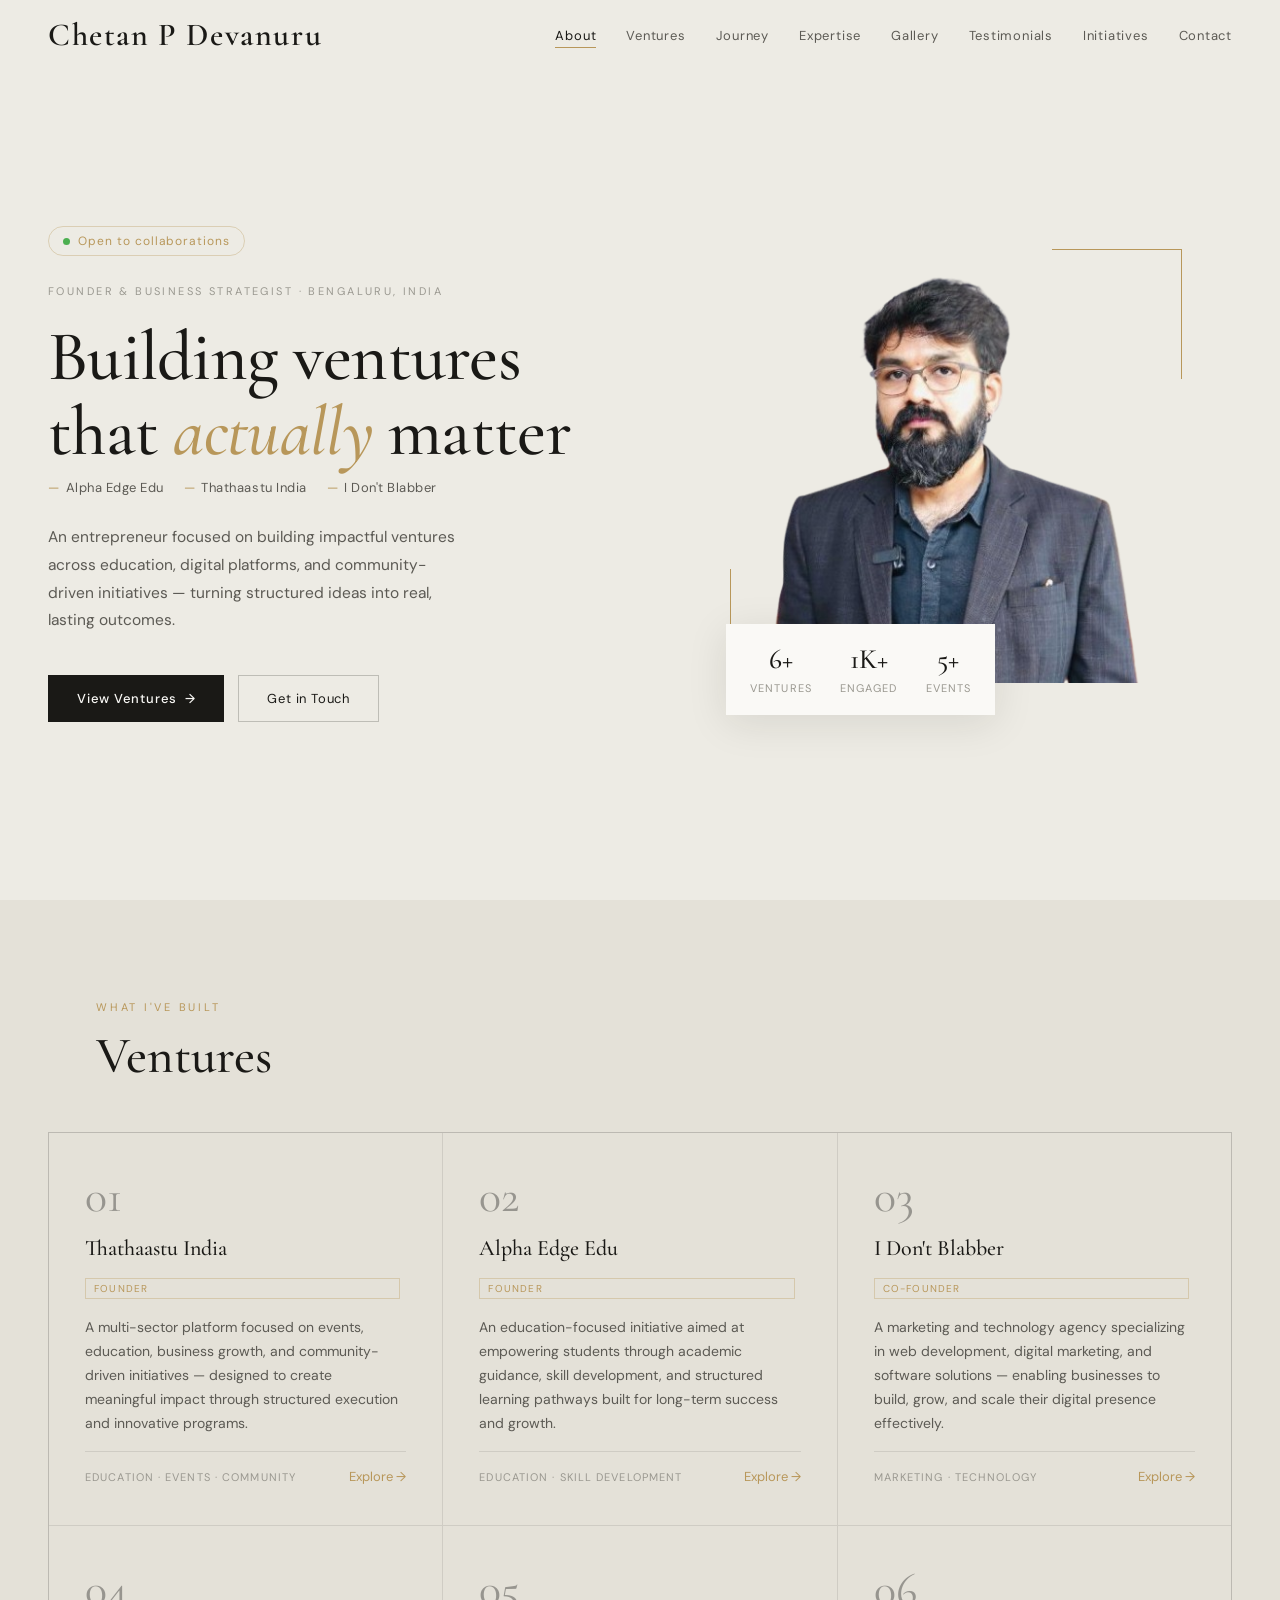
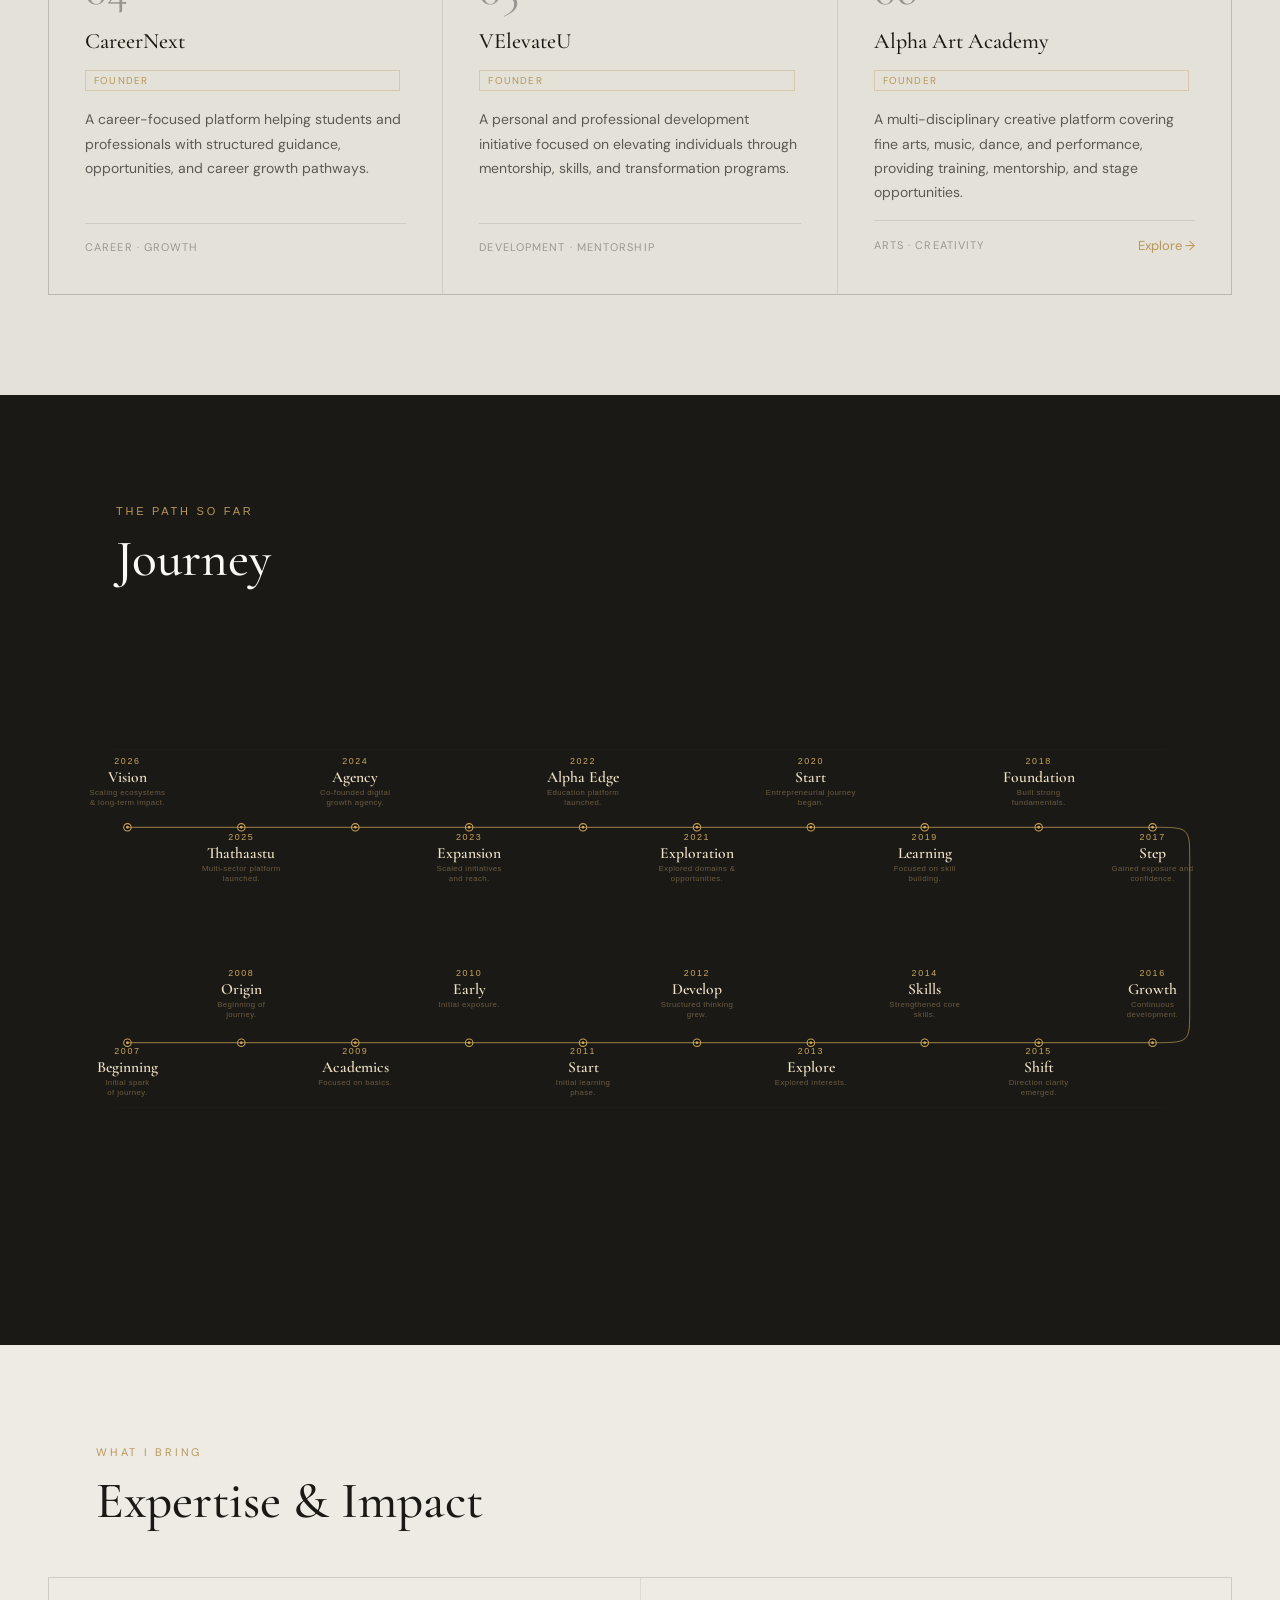
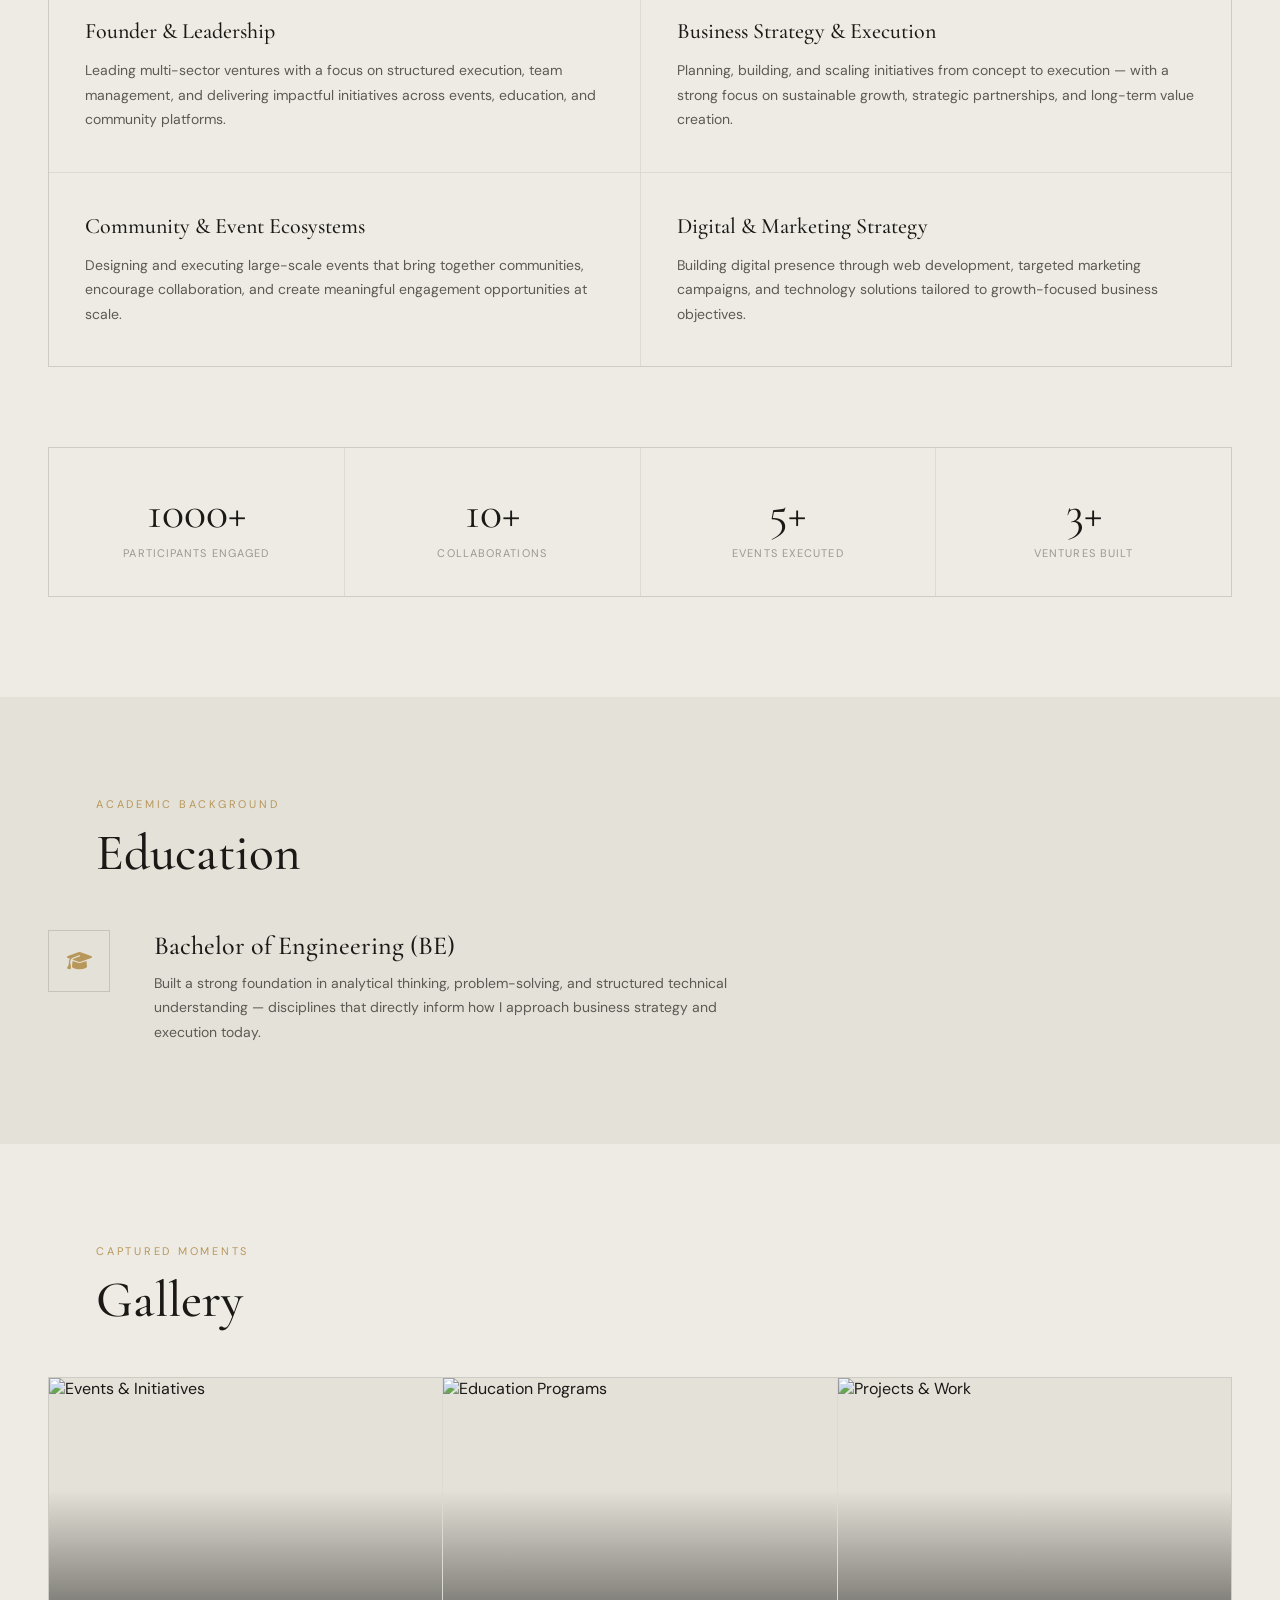
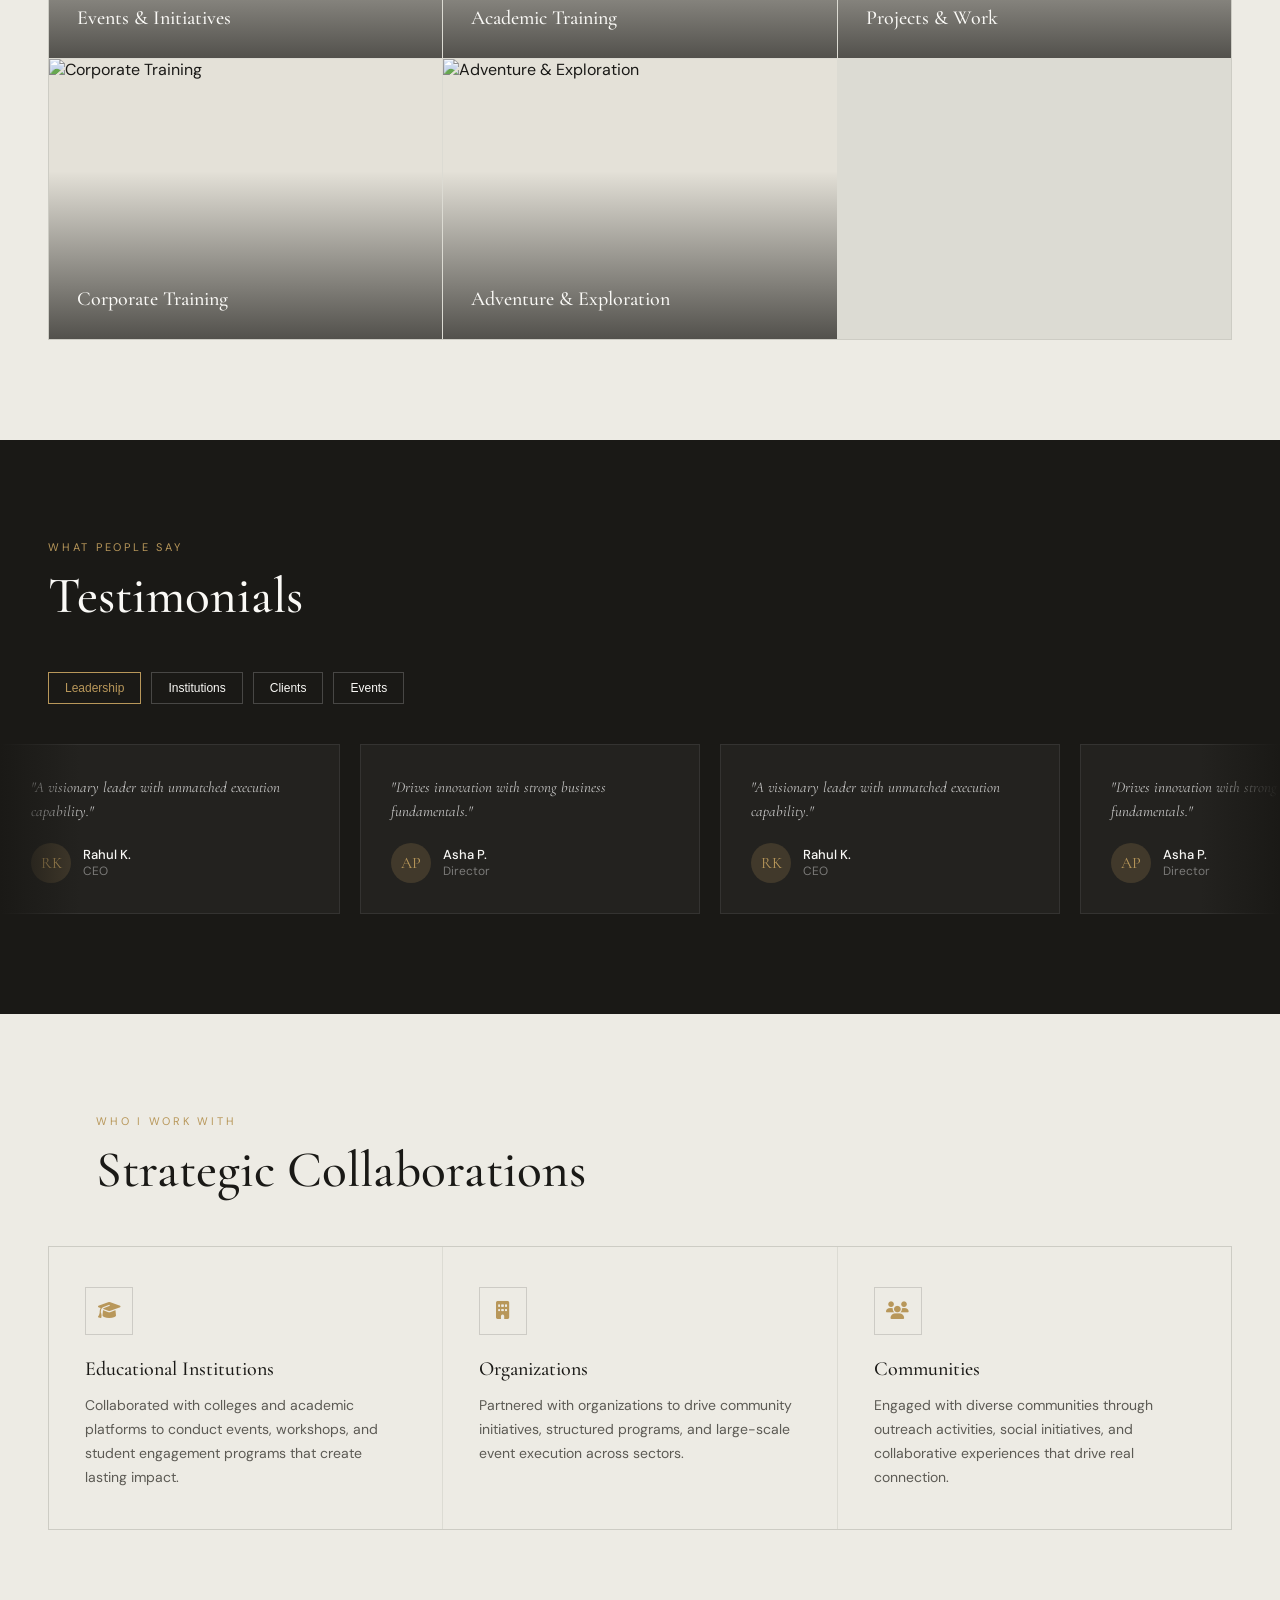
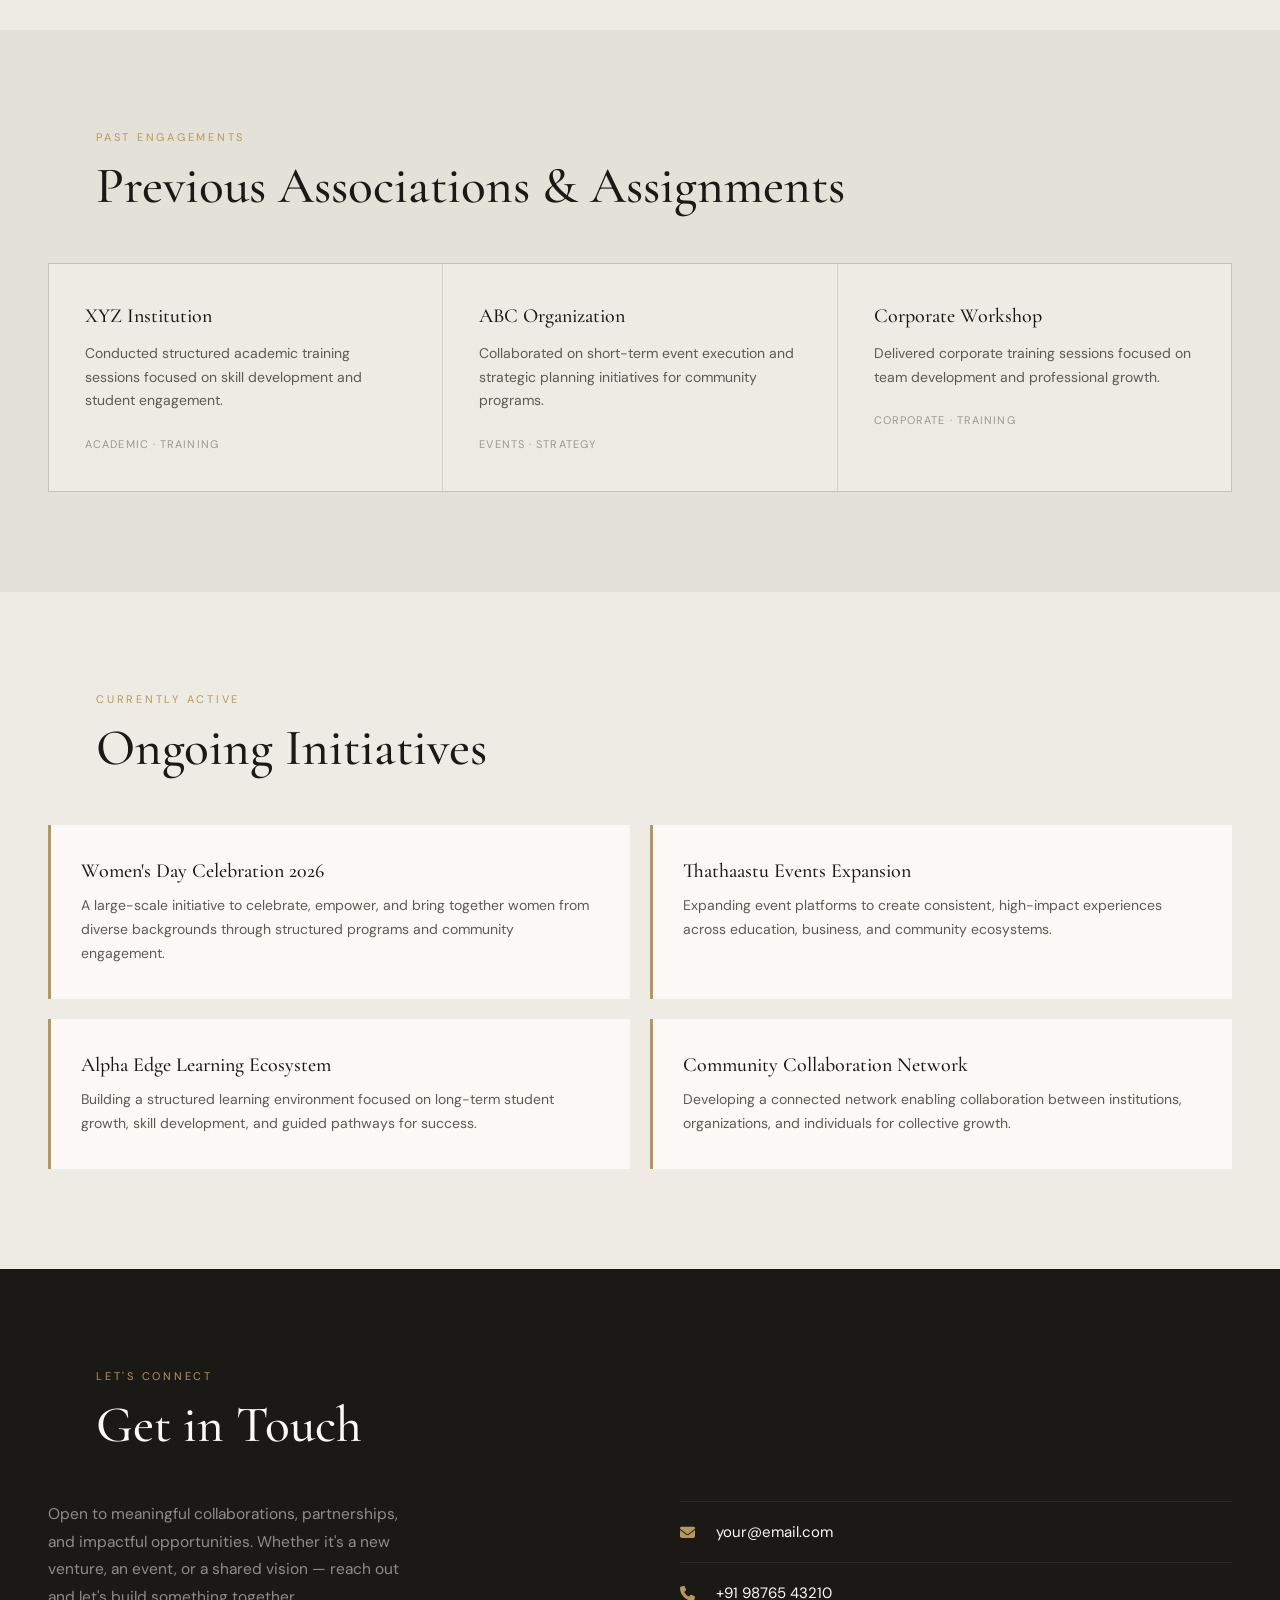
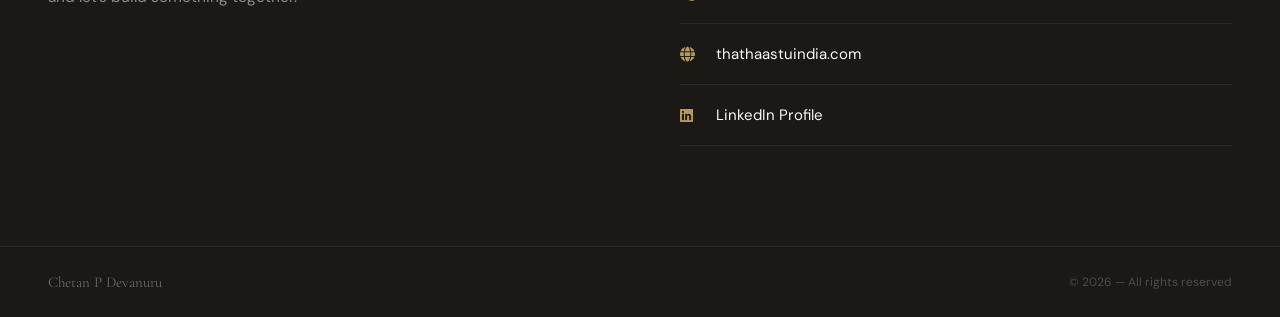
==== commit 81661ca6: "Initial commit" ====
--- a/index.html
+++ b/index.html
@@ -167,152 +167,276 @@
 
 
   <!-- Journey -->
- <section id="journey">
-  <div class="page">
-    <span class="section-label">The path so far</span>
-    <h2 class="section-title">Journey</h2>
-
-<svg viewBox="0 0 1540 680" xmlns="http://www.w3.org/2000/svg" preserveAspectRatio="xMidYMid meet">
-<defs>
-  <!-- Track gradient: fade at edges -->
-  <linearGradient id="trk" x1="0" y1="0" x2="1" y2="0" gradientUnits="objectBoundingBox">
-    <stop offset="0%"   stop-color="#c9a55a" stop-opacity="0"/>
-    <stop offset="3%"   stop-color="#c9a55a" stop-opacity="0.9"/>
-    <stop offset="97%"  stop-color="#c9a55a" stop-opacity="0.9"/>
-    <stop offset="100%" stop-color="#c9a55a" stop-opacity="0"/>
-  </linearGradient>
-
-  <!-- Dot glow filter -->
-  <filter id="glow" x="-80%" y="-80%" width="260%" height="260%">
-    <feGaussianBlur stdDeviation="3" result="blur"/>
-    <feMerge><feMergeNode in="blur"/><feMergeNode in="SourceGraphic"/></feMerge>
-  </filter>
-
-  <!-- Subtle vignette for background -->
-  <radialGradient id="vig" cx="50%" cy="50%" r="70%">
-    <stop offset="0%"   stop-color="#1a1610" stop-opacity="0"/>
-    <stop offset="100%" stop-color="#070604" stop-opacity="0.7"/>
-  </radialGradient>
-
-  <style>
-    .yr   { font-family:'Josefin Sans',sans-serif; font-size:12px; font-weight:400;
-            fill:#c9a55a; letter-spacing:0.18em; }
-    .name { font-family:'Cormorant Garamond',serif; font-size:21px; font-weight:600;
-            fill:#ede0c4; }
-    .desc { font-family:'Josefin Sans',sans-serif; font-size:10.5px; font-weight:300;
-            fill:#6b5c3e; letter-spacing:0.05em; line-height:1.6; }
-    .dot-outer { fill:#0d0b08; stroke:#c9a55a; stroke-width:1.5; }
-    .dot-inner { fill:#c9a55a; }
-    .ring      { fill:none; stroke:#c9a55a; stroke-width:0.8; opacity:0; }
-  </style>
-</defs>
-
-
-
-<!-- track lines and bridge drawn AFTER dots so they render on top and stay visible -->
-
-<!-- ══════════════════════════════════════════════
+  <section id="journey">
+    <div class="page">
+      <span class="section-label">The path so far</span>
+      <h2 class="section-title">Journey</h2>
+
+      <svg viewBox="0 0 1540 680" xmlns="http://www.w3.org/2000/svg" preserveAspectRatio="xMidYMid meet">
+        <defs>
+          <!-- Track gradient: fade at edges -->
+          <linearGradient id="trk" x1="0" y1="0" x2="1" y2="0" gradientUnits="objectBoundingBox">
+            <stop offset="0%" stop-color="#c9a55a" stop-opacity="0" />
+            <stop offset="3%" stop-color="#c9a55a" stop-opacity="0.9" />
+            <stop offset="97%" stop-color="#c9a55a" stop-opacity="0.9" />
+            <stop offset="100%" stop-color="#c9a55a" stop-opacity="0" />
+          </linearGradient>
+
+          <!-- Dot glow filter -->
+          <filter id="glow" x="-80%" y="-80%" width="260%" height="260%">
+            <feGaussianBlur stdDeviation="3" result="blur" />
+            <feMerge>
+              <feMergeNode in="blur" />
+              <feMergeNode in="SourceGraphic" />
+            </feMerge>
+          </filter>
+
+          <!-- Subtle vignette for background -->
+          <radialGradient id="vig" cx="50%" cy="50%" r="70%">
+            <stop offset="0%" stop-color="#1a1610" stop-opacity="0" />
+            <stop offset="100%" stop-color="#070604" stop-opacity="0.7" />
+          </radialGradient>
+
+          <style>
+            .yr {
+              font-family: 'Josefin Sans', sans-serif;
+              font-size: 12px;
+              font-weight: 400;
+              fill: #c9a55a;
+              letter-spacing: 0.18em;
+            }
+
+            .name {
+              font-family: 'Cormorant Garamond', serif;
+              font-size: 21px;
+              font-weight: 600;
+              fill: #ede0c4;
+            }
+
+            .desc {
+              font-family: 'Josefin Sans', sans-serif;
+              font-size: 10.5px;
+              font-weight: 300;
+              fill: #6b5c3e;
+              letter-spacing: 0.05em;
+              line-height: 1.6;
+            }
+
+            .dot-outer {
+              fill: #0d0b08;
+              stroke: #c9a55a;
+              stroke-width: 1.5;
+            }
+
+            .dot-inner {
+              fill: #c9a55a;
+            }
+
+            .ring {
+              fill: none;
+              stroke: #c9a55a;
+              stroke-width: 0.8;
+              opacity: 0;
+            }
+          </style>
+        </defs>
+
+
+
+        <!-- track lines and bridge drawn AFTER dots so they render on top and stay visible -->
+
+        <!-- ══════════════════════════════════════════════
      HELPER: render a dot at (cx, cy)
      Done inline for each position
 ══════════════════════════════════════════════ -->
 
-<!-- ── TOP TRACK DOTS ── -->
-<!-- i=0  x=80    --> <g class="dot-group"><circle class="ring" cx="80"    cy="195" r="11"/><circle class="dot-outer" cx="80"    cy="195" r="5"/><circle class="dot-inner" cx="80"    cy="195" r="2"/></g>
-<!-- i=1  x=233.3 --> <g class="dot-group"><circle class="ring" cx="233.3" cy="195" r="11"/><circle class="dot-outer" cx="233.3" cy="195" r="5"/><circle class="dot-inner" cx="233.3" cy="195" r="2"/></g>
-<!-- i=2  x=386.7 --> <g class="dot-group"><circle class="ring" cx="386.7" cy="195" r="11"/><circle class="dot-outer" cx="386.7" cy="195" r="5"/><circle class="dot-inner" cx="386.7" cy="195" r="2"/></g>
-<!-- i=3  x=540   --> <g class="dot-group"><circle class="ring" cx="540"   cy="195" r="11"/><circle class="dot-outer" cx="540"   cy="195" r="5"/><circle class="dot-inner" cx="540"   cy="195" r="2"/></g>
-<!-- i=4  x=693.3 --> <g class="dot-group"><circle class="ring" cx="693.3" cy="195" r="11"/><circle class="dot-outer" cx="693.3" cy="195" r="5"/><circle class="dot-inner" cx="693.3" cy="195" r="2"/></g>
-<!-- i=5  x=846.7 --> <g class="dot-group"><circle class="ring" cx="846.7" cy="195" r="11"/><circle class="dot-outer" cx="846.7" cy="195" r="5"/><circle class="dot-inner" cx="846.7" cy="195" r="2"/></g>
-<!-- i=6  x=1000  --> <g class="dot-group"><circle class="ring" cx="1000"  cy="195" r="11"/><circle class="dot-outer" cx="1000"  cy="195" r="5"/><circle class="dot-inner" cx="1000"  cy="195" r="2"/></g>
-<!-- i=7  x=1153.3--> <g class="dot-group"><circle class="ring" cx="1153.3" cy="195" r="11"/><circle class="dot-outer" cx="1153.3" cy="195" r="5"/><circle class="dot-inner" cx="1153.3" cy="195" r="2"/></g>
-<!-- i=8  x=1306.7--> <g class="dot-group"><circle class="ring" cx="1306.7" cy="195" r="11"/><circle class="dot-outer" cx="1306.7" cy="195" r="5"/><circle class="dot-inner" cx="1306.7" cy="195" r="2"/></g>
-<!-- i=9  x=1460  --> <g class="dot-group"><circle class="ring" cx="1460"  cy="195" r="11"/><circle class="dot-outer" cx="1460"  cy="195" r="5"/><circle class="dot-inner" cx="1460"  cy="195" r="2"/></g>
-
-<!-- ── BOT TRACK DOTS ── -->
-<g class="dot-group"><circle class="ring" cx="80"    cy="485" r="11"/><circle class="dot-outer" cx="80"    cy="485" r="5"/><circle class="dot-inner" cx="80"    cy="485" r="2"/></g>
-<g class="dot-group"><circle class="ring" cx="233.3" cy="485" r="11"/><circle class="dot-outer" cx="233.3" cy="485" r="5"/><circle class="dot-inner" cx="233.3" cy="485" r="2"/></g>
-<g class="dot-group"><circle class="ring" cx="386.7" cy="485" r="11"/><circle class="dot-outer" cx="386.7" cy="485" r="5"/><circle class="dot-inner" cx="386.7" cy="485" r="2"/></g>
-<g class="dot-group"><circle class="ring" cx="540"   cy="485" r="11"/><circle class="dot-outer" cx="540"   cy="485" r="5"/><circle class="dot-inner" cx="540"   cy="485" r="2"/></g>
-<g class="dot-group"><circle class="ring" cx="693.3" cy="485" r="11"/><circle class="dot-outer" cx="693.3" cy="485" r="5"/><circle class="dot-inner" cx="693.3" cy="485" r="2"/></g>
-<g class="dot-group"><circle class="ring" cx="846.7" cy="485" r="11"/><circle class="dot-outer" cx="846.7" cy="485" r="5"/><circle class="dot-inner" cx="846.7" cy="485" r="2"/></g>
-<g class="dot-group"><circle class="ring" cx="1000"  cy="485" r="11"/><circle class="dot-outer" cx="1000"  cy="485" r="5"/><circle class="dot-inner" cx="1000"  cy="485" r="2"/></g>
-<g class="dot-group"><circle class="ring" cx="1153.3" cy="485" r="11"/><circle class="dot-outer" cx="1153.3" cy="485" r="5"/><circle class="dot-inner" cx="1153.3" cy="485" r="2"/></g>
-<g class="dot-group"><circle class="ring" cx="1306.7" cy="485" r="11"/><circle class="dot-outer" cx="1306.7" cy="485" r="5"/><circle class="dot-inner" cx="1306.7" cy="485" r="2"/></g>
-<g class="dot-group"><circle class="ring" cx="1460"  cy="485" r="11"/><circle class="dot-outer" cx="1460"  cy="485" r="5"/><circle class="dot-inner" cx="1460"  cy="485" r="2"/></g>
-
-<!-- ══════════════════════════════════════════════
+        <!-- ── TOP TRACK DOTS ── -->
+        <!-- i=0  x=80    -->
+        <g class="dot-group">
+          <circle class="ring" cx="80" cy="195" r="11" />
+          <circle class="dot-outer" cx="80" cy="195" r="5" />
+          <circle class="dot-inner" cx="80" cy="195" r="2" />
+        </g>
+        <!-- i=1  x=233.3 -->
+        <g class="dot-group">
+          <circle class="ring" cx="233.3" cy="195" r="11" />
+          <circle class="dot-outer" cx="233.3" cy="195" r="5" />
+          <circle class="dot-inner" cx="233.3" cy="195" r="2" />
+        </g>
+        <!-- i=2  x=386.7 -->
+        <g class="dot-group">
+          <circle class="ring" cx="386.7" cy="195" r="11" />
+          <circle class="dot-outer" cx="386.7" cy="195" r="5" />
+          <circle class="dot-inner" cx="386.7" cy="195" r="2" />
+        </g>
+        <!-- i=3  x=540   -->
+        <g class="dot-group">
+          <circle class="ring" cx="540" cy="195" r="11" />
+          <circle class="dot-outer" cx="540" cy="195" r="5" />
+          <circle class="dot-inner" cx="540" cy="195" r="2" />
+        </g>
+        <!-- i=4  x=693.3 -->
+        <g class="dot-group">
+          <circle class="ring" cx="693.3" cy="195" r="11" />
+          <circle class="dot-outer" cx="693.3" cy="195" r="5" />
+          <circle class="dot-inner" cx="693.3" cy="195" r="2" />
+        </g>
+        <!-- i=5  x=846.7 -->
+        <g class="dot-group">
+          <circle class="ring" cx="846.7" cy="195" r="11" />
+          <circle class="dot-outer" cx="846.7" cy="195" r="5" />
+          <circle class="dot-inner" cx="846.7" cy="195" r="2" />
+        </g>
+        <!-- i=6  x=1000  -->
+        <g class="dot-group">
+          <circle class="ring" cx="1000" cy="195" r="11" />
+          <circle class="dot-outer" cx="1000" cy="195" r="5" />
+          <circle class="dot-inner" cx="1000" cy="195" r="2" />
+        </g>
+        <!-- i=7  x=1153.3-->
+        <g class="dot-group">
+          <circle class="ring" cx="1153.3" cy="195" r="11" />
+          <circle class="dot-outer" cx="1153.3" cy="195" r="5" />
+          <circle class="dot-inner" cx="1153.3" cy="195" r="2" />
+        </g>
+        <!-- i=8  x=1306.7-->
+        <g class="dot-group">
+          <circle class="ring" cx="1306.7" cy="195" r="11" />
+          <circle class="dot-outer" cx="1306.7" cy="195" r="5" />
+          <circle class="dot-inner" cx="1306.7" cy="195" r="2" />
+        </g>
+        <!-- i=9  x=1460  -->
+        <g class="dot-group">
+          <circle class="ring" cx="1460" cy="195" r="11" />
+          <circle class="dot-outer" cx="1460" cy="195" r="5" />
+          <circle class="dot-inner" cx="1460" cy="195" r="2" />
+        </g>
+
+        <!-- ── BOT TRACK DOTS ── -->
+        <g class="dot-group">
+          <circle class="ring" cx="80" cy="485" r="11" />
+          <circle class="dot-outer" cx="80" cy="485" r="5" />
+          <circle class="dot-inner" cx="80" cy="485" r="2" />
+        </g>
+        <g class="dot-group">
+          <circle class="ring" cx="233.3" cy="485" r="11" />
+          <circle class="dot-outer" cx="233.3" cy="485" r="5" />
+          <circle class="dot-inner" cx="233.3" cy="485" r="2" />
+        </g>
+        <g class="dot-group">
+          <circle class="ring" cx="386.7" cy="485" r="11" />
+          <circle class="dot-outer" cx="386.7" cy="485" r="5" />
+          <circle class="dot-inner" cx="386.7" cy="485" r="2" />
+        </g>
+        <g class="dot-group">
+          <circle class="ring" cx="540" cy="485" r="11" />
+          <circle class="dot-outer" cx="540" cy="485" r="5" />
+          <circle class="dot-inner" cx="540" cy="485" r="2" />
+        </g>
+        <g class="dot-group">
+          <circle class="ring" cx="693.3" cy="485" r="11" />
+          <circle class="dot-outer" cx="693.3" cy="485" r="5" />
+          <circle class="dot-inner" cx="693.3" cy="485" r="2" />
+        </g>
+        <g class="dot-group">
+          <circle class="ring" cx="846.7" cy="485" r="11" />
+          <circle class="dot-outer" cx="846.7" cy="485" r="5" />
+          <circle class="dot-inner" cx="846.7" cy="485" r="2" />
+        </g>
+        <g class="dot-group">
+          <circle class="ring" cx="1000" cy="485" r="11" />
+          <circle class="dot-outer" cx="1000" cy="485" r="5" />
+          <circle class="dot-inner" cx="1000" cy="485" r="2" />
+        </g>
+        <g class="dot-group">
+          <circle class="ring" cx="1153.3" cy="485" r="11" />
+          <circle class="dot-outer" cx="1153.3" cy="485" r="5" />
+          <circle class="dot-inner" cx="1153.3" cy="485" r="2" />
+        </g>
+        <g class="dot-group">
+          <circle class="ring" cx="1306.7" cy="485" r="11" />
+          <circle class="dot-outer" cx="1306.7" cy="485" r="5" />
+          <circle class="dot-inner" cx="1306.7" cy="485" r="2" />
+        </g>
+        <g class="dot-group">
+          <circle class="ring" cx="1460" cy="485" r="11" />
+          <circle class="dot-outer" cx="1460" cy="485" r="5" />
+          <circle class="dot-inner" cx="1460" cy="485" r="2" />
+        </g>
+
+        <!-- ══════════════════════════════════════════════
      TOP TRACK — ABOVE LINE (even indices i=0,2,4,6,8)
      Labels hang upward; bottom of label block ≈ y=182
      y layout from bottom up: desc2=170, desc1=157, name=138, yr=116
 ══════════════════════════════════════════════ -->
 
-<!-- 2026 Vision  i=0  x=80 -->
-<text class="yr"   x="80"    y="110" text-anchor="middle">2026</text>
-<text class="name" x="80"    y="134" text-anchor="middle">Vision</text>
-<text class="desc" x="80"    y="152" text-anchor="middle">Scaling ecosystems</text>
-<text class="desc" x="80"    y="165" text-anchor="middle">&amp; long-term impact.</text>
-
-<!-- 2024 Agency  i=2  x=386.7 -->
-<text class="yr"   x="386.7" y="110" text-anchor="middle">2024</text>
-<text class="name" x="386.7" y="134" text-anchor="middle">Agency</text>
-<text class="desc" x="386.7" y="152" text-anchor="middle">Co-founded digital</text>
-<text class="desc" x="386.7" y="165" text-anchor="middle">growth agency.</text>
-
-<!-- 2022 Alpha Edge  i=4  x=693.3 -->
-<text class="yr"   x="693.3" y="110" text-anchor="middle">2022</text>
-<text class="name" x="693.3" y="134" text-anchor="middle">Alpha Edge</text>
-<text class="desc" x="693.3" y="152" text-anchor="middle">Education platform</text>
-<text class="desc" x="693.3" y="165" text-anchor="middle">launched.</text>
-
-<!-- 2020 Start  i=6  x=1000 -->
-<text class="yr"   x="1000"  y="110" text-anchor="middle">2020</text>
-<text class="name" x="1000"  y="134" text-anchor="middle">Start</text>
-<text class="desc" x="1000"  y="152" text-anchor="middle">Entrepreneurial journey</text>
-<text class="desc" x="1000"  y="165" text-anchor="middle">began.</text>
-
-<!-- 2018 Foundation  i=8  x=1306.7 -->
-<text class="yr"   x="1306.7" y="110" text-anchor="middle">2018</text>
-<text class="name" x="1306.7" y="134" text-anchor="middle">Foundation</text>
-<text class="desc" x="1306.7" y="152" text-anchor="middle">Built strong</text>
-<text class="desc" x="1306.7" y="165" text-anchor="middle">fundamentals.</text>
-
-<!-- ══════════════════════════════════════════════
+        <!-- 2026 Vision  i=0  x=80 -->
+        <text class="yr" x="80" y="110" text-anchor="middle">2026</text>
+        <text class="name" x="80" y="134" text-anchor="middle">Vision</text>
+        <text class="desc" x="80" y="152" text-anchor="middle">Scaling ecosystems</text>
+        <text class="desc" x="80" y="165" text-anchor="middle">&amp; long-term impact.</text>
+
+        <!-- 2024 Agency  i=2  x=386.7 -->
+        <text class="yr" x="386.7" y="110" text-anchor="middle">2024</text>
+        <text class="name" x="386.7" y="134" text-anchor="middle">Agency</text>
+        <text class="desc" x="386.7" y="152" text-anchor="middle">Co-founded digital</text>
+        <text class="desc" x="386.7" y="165" text-anchor="middle">growth agency.</text>
+
+        <!-- 2022 Alpha Edge  i=4  x=693.3 -->
+        <text class="yr" x="693.3" y="110" text-anchor="middle">2022</text>
+        <text class="name" x="693.3" y="134" text-anchor="middle">Alpha Edge</text>
+        <text class="desc" x="693.3" y="152" text-anchor="middle">Education platform</text>
+        <text class="desc" x="693.3" y="165" text-anchor="middle">launched.</text>
+
+        <!-- 2020 Start  i=6  x=1000 -->
+        <text class="yr" x="1000" y="110" text-anchor="middle">2020</text>
+        <text class="name" x="1000" y="134" text-anchor="middle">Start</text>
+        <text class="desc" x="1000" y="152" text-anchor="middle">Entrepreneurial journey</text>
+        <text class="desc" x="1000" y="165" text-anchor="middle">began.</text>
+
+        <!-- 2018 Foundation  i=8  x=1306.7 -->
+        <text class="yr" x="1306.7" y="110" text-anchor="middle">2018</text>
+        <text class="name" x="1306.7" y="134" text-anchor="middle">Foundation</text>
+        <text class="desc" x="1306.7" y="152" text-anchor="middle">Built strong</text>
+        <text class="desc" x="1306.7" y="165" text-anchor="middle">fundamentals.</text>
+
+        <!-- ══════════════════════════════════════════════
      TOP TRACK — BELOW LINE (odd indices i=1,3,5,7,9)
      Labels hang downward; top of label block ≈ y=207
      y layout: yr=210, name=234, desc1=252, desc2=265
 ══════════════════════════════════════════════ -->
 
-<!-- 2025 Thathaastu  i=1  x=233.3 -->
-<text class="yr"   x="233.3" y="212" text-anchor="middle">2025</text>
-<text class="name" x="233.3" y="236" text-anchor="middle">Thathaastu</text>
-<text class="desc" x="233.3" y="254" text-anchor="middle">Multi-sector platform</text>
-<text class="desc" x="233.3" y="267" text-anchor="middle">launched.</text>
-
-<!-- 2023 Expansion  i=3  x=540 -->
-<text class="yr"   x="540"   y="212" text-anchor="middle">2023</text>
-<text class="name" x="540"   y="236" text-anchor="middle">Expansion</text>
-<text class="desc" x="540"   y="254" text-anchor="middle">Scaled initiatives</text>
-<text class="desc" x="540"   y="267" text-anchor="middle">and reach.</text>
-
-<!-- 2021 Exploration  i=5  x=846.7 -->
-<text class="yr"   x="846.7" y="212" text-anchor="middle">2021</text>
-<text class="name" x="846.7" y="236" text-anchor="middle">Exploration</text>
-<text class="desc" x="846.7" y="254" text-anchor="middle">Explored domains &amp;</text>
-<text class="desc" x="846.7" y="267" text-anchor="middle">opportunities.</text>
-
-<!-- 2019 Learning  i=7  x=1153.3 -->
-<text class="yr"   x="1153.3" y="212" text-anchor="middle">2019</text>
-<text class="name" x="1153.3" y="236" text-anchor="middle">Learning</text>
-<text class="desc" x="1153.3" y="254" text-anchor="middle">Focused on skill</text>
-<text class="desc" x="1153.3" y="267" text-anchor="middle">building.</text>
-
-<!-- 2017 Step  i=9  x=1460 -->
-<text class="yr"   x="1460"  y="212" text-anchor="middle">2017</text>
-<text class="name" x="1460"  y="236" text-anchor="middle">Step</text>
-<text class="desc" x="1460"  y="254" text-anchor="middle">Gained exposure and</text>
-<text class="desc" x="1460"  y="267" text-anchor="middle">confidence.</text>
-
-<!-- ══════════════════════════════════════════════
+        <!-- 2025 Thathaastu  i=1  x=233.3 -->
+        <text class="yr" x="233.3" y="212" text-anchor="middle">2025</text>
+        <text class="name" x="233.3" y="236" text-anchor="middle">Thathaastu</text>
+        <text class="desc" x="233.3" y="254" text-anchor="middle">Multi-sector platform</text>
+        <text class="desc" x="233.3" y="267" text-anchor="middle">launched.</text>
+
+        <!-- 2023 Expansion  i=3  x=540 -->
+        <text class="yr" x="540" y="212" text-anchor="middle">2023</text>
+        <text class="name" x="540" y="236" text-anchor="middle">Expansion</text>
+        <text class="desc" x="540" y="254" text-anchor="middle">Scaled initiatives</text>
+        <text class="desc" x="540" y="267" text-anchor="middle">and reach.</text>
+
+        <!-- 2021 Exploration  i=5  x=846.7 -->
+        <text class="yr" x="846.7" y="212" text-anchor="middle">2021</text>
+        <text class="name" x="846.7" y="236" text-anchor="middle">Exploration</text>
+        <text class="desc" x="846.7" y="254" text-anchor="middle">Explored domains &amp;</text>
+        <text class="desc" x="846.7" y="267" text-anchor="middle">opportunities.</text>
+
+        <!-- 2019 Learning  i=7  x=1153.3 -->
+        <text class="yr" x="1153.3" y="212" text-anchor="middle">2019</text>
+        <text class="name" x="1153.3" y="236" text-anchor="middle">Learning</text>
+        <text class="desc" x="1153.3" y="254" text-anchor="middle">Focused on skill</text>
+        <text class="desc" x="1153.3" y="267" text-anchor="middle">building.</text>
+
+        <!-- 2017 Step  i=9  x=1460 -->
+        <text class="yr" x="1460" y="212" text-anchor="middle">2017</text>
+        <text class="name" x="1460" y="236" text-anchor="middle">Step</text>
+        <text class="desc" x="1460" y="254" text-anchor="middle">Gained exposure and</text>
+        <text class="desc" x="1460" y="267" text-anchor="middle">confidence.</text>
+
+        <!-- ══════════════════════════════════════════════
      BOT TRACK — ABOVE LINE (between the two tracks)
      Bot track reads right → left. Continuing from 2017:
      Even years 2016,2014,2012,2010,2008 go ABOVE bot line
@@ -321,36 +445,36 @@
      y layout (above bot line y=485): yr=398, name=422, desc1=440, desc2=453
 ══════════════════════════════════════════════ -->
 
-<!-- 2016 Growth  bot-i=9  x=1460 (right end of bot track) -->
-<text class="yr"   x="1460"  y="395" text-anchor="middle">2016</text>
-<text class="name" x="1460"  y="419" text-anchor="middle">Growth</text>
-<text class="desc" x="1460"  y="437" text-anchor="middle">Continuous</text>
-<text class="desc" x="1460"  y="450" text-anchor="middle">development.</text>
-
-<!-- 2014 Skills  bot-i=7  x=1153.3 -->
-<text class="yr"   x="1153.3" y="395" text-anchor="middle">2014</text>
-<text class="name" x="1153.3" y="419" text-anchor="middle">Skills</text>
-<text class="desc" x="1153.3" y="437" text-anchor="middle">Strengthened core</text>
-<text class="desc" x="1153.3" y="450" text-anchor="middle">skills.</text>
-
-<!-- 2012 Develop  bot-i=5  x=846.7 -->
-<text class="yr"   x="846.7" y="395" text-anchor="middle">2012</text>
-<text class="name" x="846.7" y="419" text-anchor="middle">Develop</text>
-<text class="desc" x="846.7" y="437" text-anchor="middle">Structured thinking</text>
-<text class="desc" x="846.7" y="450" text-anchor="middle">grew.</text>
-
-<!-- 2010 Early  bot-i=3  x=540 -->
-<text class="yr"   x="540"   y="395" text-anchor="middle">2010</text>
-<text class="name" x="540"   y="419" text-anchor="middle">Early</text>
-<text class="desc" x="540"   y="437" text-anchor="middle">Initial exposure.</text>
-
-<!-- 2008 Origin  bot-i=1  x=233.3 -->
-<text class="yr"   x="233.3" y="395" text-anchor="middle">2008</text>
-<text class="name" x="233.3" y="419" text-anchor="middle">Origin</text>
-<text class="desc" x="233.3" y="437" text-anchor="middle">Beginning of</text>
-<text class="desc" x="233.3" y="450" text-anchor="middle">journey.</text>
-
-<!-- ══════════════════════════════════════════════
+        <!-- 2016 Growth  bot-i=9  x=1460 (right end of bot track) -->
+        <text class="yr" x="1460" y="395" text-anchor="middle">2016</text>
+        <text class="name" x="1460" y="419" text-anchor="middle">Growth</text>
+        <text class="desc" x="1460" y="437" text-anchor="middle">Continuous</text>
+        <text class="desc" x="1460" y="450" text-anchor="middle">development.</text>
+
+        <!-- 2014 Skills  bot-i=7  x=1153.3 -->
+        <text class="yr" x="1153.3" y="395" text-anchor="middle">2014</text>
+        <text class="name" x="1153.3" y="419" text-anchor="middle">Skills</text>
+        <text class="desc" x="1153.3" y="437" text-anchor="middle">Strengthened core</text>
+        <text class="desc" x="1153.3" y="450" text-anchor="middle">skills.</text>
+
+        <!-- 2012 Develop  bot-i=5  x=846.7 -->
+        <text class="yr" x="846.7" y="395" text-anchor="middle">2012</text>
+        <text class="name" x="846.7" y="419" text-anchor="middle">Develop</text>
+        <text class="desc" x="846.7" y="437" text-anchor="middle">Structured thinking</text>
+        <text class="desc" x="846.7" y="450" text-anchor="middle">grew.</text>
+
+        <!-- 2010 Early  bot-i=3  x=540 -->
+        <text class="yr" x="540" y="395" text-anchor="middle">2010</text>
+        <text class="name" x="540" y="419" text-anchor="middle">Early</text>
+        <text class="desc" x="540" y="437" text-anchor="middle">Initial exposure.</text>
+
+        <!-- 2008 Origin  bot-i=1  x=233.3 -->
+        <text class="yr" x="233.3" y="395" text-anchor="middle">2008</text>
+        <text class="name" x="233.3" y="419" text-anchor="middle">Origin</text>
+        <text class="desc" x="233.3" y="437" text-anchor="middle">Beginning of</text>
+        <text class="desc" x="233.3" y="450" text-anchor="middle">journey.</text>
+
+        <!-- ══════════════════════════════════════════════
      BOT TRACK — BELOW LINE (odd years continuing)
      Odd years 2015,2013,2011,2009 go BELOW bot line
      Placed at even-indexed x positions (i=8,6,4,2) going right→left
@@ -358,161 +482,172 @@
      y layout: yr=500, name=524, desc1=542, desc2=555
 ══════════════════════════════════════════════ -->
 
-<!-- 2015 Shift  bot-i=8  x=1306.7 -->
-<text class="yr"   x="1306.7" y="500" text-anchor="middle">2015</text>
-<text class="name" x="1306.7" y="524" text-anchor="middle">Shift</text>
-<text class="desc" x="1306.7" y="542" text-anchor="middle">Direction clarity</text>
-<text class="desc" x="1306.7" y="555" text-anchor="middle">emerged.</text>
-
-<!-- 2013 Explore  bot-i=6  x=1000 -->
-<text class="yr"   x="1000"  y="500" text-anchor="middle">2013</text>
-<text class="name" x="1000"  y="524" text-anchor="middle">Explore</text>
-<text class="desc" x="1000"  y="542" text-anchor="middle">Explored interests.</text>
-
-<!-- 2011 Start  bot-i=4  x=693.3 -->
-<text class="yr"   x="693.3" y="500" text-anchor="middle">2011</text>
-<text class="name" x="693.3" y="524" text-anchor="middle">Start</text>
-<text class="desc" x="693.3" y="542" text-anchor="middle">Initial learning</text>
-<text class="desc" x="693.3" y="555" text-anchor="middle">phase.</text>
-
-<!-- 2009 Academics  bot-i=2  x=386.7 -->
-<text class="yr"   x="386.7" y="500" text-anchor="middle">2009</text>
-<text class="name" x="386.7" y="524" text-anchor="middle">Academics</text>
-<text class="desc" x="386.7" y="542" text-anchor="middle">Focused on basics.</text>
-
-<!-- ══════════════════════════════════════════════
+        <!-- 2015 Shift  bot-i=8  x=1306.7 -->
+        <text class="yr" x="1306.7" y="500" text-anchor="middle">2015</text>
+        <text class="name" x="1306.7" y="524" text-anchor="middle">Shift</text>
+        <text class="desc" x="1306.7" y="542" text-anchor="middle">Direction clarity</text>
+        <text class="desc" x="1306.7" y="555" text-anchor="middle">emerged.</text>
+
+        <!-- 2013 Explore  bot-i=6  x=1000 -->
+        <text class="yr" x="1000" y="500" text-anchor="middle">2013</text>
+        <text class="name" x="1000" y="524" text-anchor="middle">Explore</text>
+        <text class="desc" x="1000" y="542" text-anchor="middle">Explored interests.</text>
+
+        <!-- 2011 Start  bot-i=4  x=693.3 -->
+        <text class="yr" x="693.3" y="500" text-anchor="middle">2011</text>
+        <text class="name" x="693.3" y="524" text-anchor="middle">Start</text>
+        <text class="desc" x="693.3" y="542" text-anchor="middle">Initial learning</text>
+        <text class="desc" x="693.3" y="555" text-anchor="middle">phase.</text>
+
+        <!-- 2009 Academics  bot-i=2  x=386.7 -->
+        <text class="yr" x="386.7" y="500" text-anchor="middle">2009</text>
+        <text class="name" x="386.7" y="524" text-anchor="middle">Academics</text>
+        <text class="desc" x="386.7" y="542" text-anchor="middle">Focused on basics.</text>
+
+        <!-- 2007 Beginning  bot-i=0  x=80 -->
+<text class="yr" x="80" y="500" text-anchor="middle">2007</text>
+<text class="name" x="80" y="524" text-anchor="middle">Beginning</text>
+<text class="desc" x="80" y="542" text-anchor="middle">Initial spark</text>
+<text class="desc" x="80" y="555" text-anchor="middle">of journey.</text>
+
+        <!-- ══════════════════════════════════════════════
      DECORATIVE: subtle horizontal divider lines
 ══════════════════════════════════════════════ -->
-<line x1="60" y1="90" x2="1480" y2="90" stroke="#c9a55a" stroke-width="0.3" opacity="0.12"/>
-<line x1="60" y1="572" x2="1480" y2="572" stroke="#c9a55a" stroke-width="0.3" opacity="0.12"/>
-
-<!-- ══════════════════════════════════════════════
+        <line x1="60" y1="90" x2="1480" y2="90" stroke="#c9a55a" stroke-width="0.3" opacity="0.12" />
+        <line x1="60" y1="572" x2="1480" y2="572" stroke="#c9a55a" stroke-width="0.3" opacity="0.12" />
+
+        <!-- ══════════════════════════════════════════════
      TRACK LINES — drawn last so they sit ON TOP of dots
      This makes the line clearly visible through every dot
 ══════════════════════════════════════════════ -->
-<line x1="80" y1="195" x2="1460" y2="195" stroke="#c9a55a" stroke-width="1.2" opacity="0.85"/>
-<line x1="80" y1="485" x2="1460" y2="485" stroke="#c9a55a" stroke-width="1.2" opacity="0.85"/>
-
-<!-- Right-side bridge -->
-<path d="M 1460 195 C 1510 195, 1510 195, 1510 240 L 1510 440 C 1510 485, 1510 485, 1460 485"
-      fill="none" stroke="#c9a55a" stroke-width="1.2" opacity="0.7"/>
-
-</svg>
-<div class="mobile-timeline">
-
-  <!-- VISIBLE ITEMS -->
-  <div class="mobile-item">
-    <div class="m-year">2026</div>
-    <div class="m-title">Vision</div>
-    <div class="m-desc">Scaling ecosystems and long-term impact.</div>
-  </div>
-
-  <div class="mobile-item">
-    <div class="m-year">2025</div>
-    <div class="m-title">Thathaastu</div>
-  </div>
-
-  <div class="mobile-item">
-    <div class="m-year">2024</div>
-    <div class="m-title">Agency</div>
-  </div>
-
-  <div class="mobile-item">
-    <div class="m-year">2023</div>
-    <div class="m-title">Expansion</div>
-  </div>
-
-  <!-- BUTTON -->
-  <div class="timeline-toggle" onclick="toggleTimeline()">
-    View Full Journey ↓
-  </div>
-
-  <!-- HIDDEN ITEMS -->
-  <div id="moreTimeline" class="hidden">
-
-    <div class="mobile-item">
-      <div class="m-year">2022</div>
-      <div class="m-title">Alpha Edge</div>
-    </div>
-
-    <div class="mobile-item">
-      <div class="m-year">2021</div>
-      <div class="m-title">Exploration</div>
-    </div>
-
-    <div class="mobile-item">
-      <div class="m-year">2020</div>
-      <div class="m-title">Start</div>
-    </div>
-
-    <div class="mobile-item">
-      <div class="m-year">2019</div>
-      <div class="m-title">Learning</div>
-    </div>
-
-    <div class="mobile-item">
-      <div class="m-year">2018</div>
-      <div class="m-title">Foundation</div>
-    </div>
-
-    <div class="mobile-item">
-      <div class="m-year">2017</div>
-      <div class="m-title">Step</div>
-    </div>
-
-    <div class="mobile-item">
-      <div class="m-year">2016</div>
-      <div class="m-title">Growth</div>
-    </div>
-
-    <div class="mobile-item">
-      <div class="m-year">2015</div>
-      <div class="m-title">Shift</div>
-    </div>
-
-    <div class="mobile-item">
-      <div class="m-year">2014</div>
-      <div class="m-title">Skills</div>
-    </div>
-
-    <div class="mobile-item">
-      <div class="m-year">2013</div>
-      <div class="m-title">Explore</div>
-    </div>
-
-    <div class="mobile-item">
-      <div class="m-year">2012</div>
-      <div class="m-title">Develop</div>
-    </div>
-
-    <div class="mobile-item">
-      <div class="m-year">2011</div>
-      <div class="m-title">Start</div>
-    </div>
-
-    <div class="mobile-item">
-      <div class="m-year">2010</div>
-      <div class="m-title">Early</div>
-    </div>
-
-    <div class="mobile-item">
-      <div class="m-year">2009</div>
-      <div class="m-title">Academics</div>
-    </div>
-
-    <div class="mobile-item">
-      <div class="m-year">2008</div>
-      <div class="m-title">Origin</div>
-    </div>
-   <!-- 🔥 NEW BOTTOM BUTTON -->
-  <div class="timeline-collapse" onclick="toggleTimeline()">
-    Show Less ↑
-  </div>
-  </div>
-
-</div>
-</div>
-</section>
+        <line x1="80" y1="195" x2="1460" y2="195" stroke="#c9a55a" stroke-width="1.2" opacity="0.85" />
+        <line x1="80" y1="485" x2="1460" y2="485" stroke="#c9a55a" stroke-width="1.2" opacity="0.85" />
+
+        <!-- Right-side bridge -->
+        <path d="M 1460 195 C 1510 195, 1510 195, 1510 240 L 1510 440 C 1510 485, 1510 485, 1460 485" fill="none"
+          stroke="#c9a55a" stroke-width="1.2" opacity="0.7" />
+
+      </svg>
+      <div class="mobile-timeline">
+
+        <!-- VISIBLE ITEMS -->
+        <div class="mobile-item">
+          <div class="m-year">2026</div>
+          <div class="m-title">Vision</div>
+          <div class="m-desc">Scaling ecosystems and long-term impact.</div>
+        </div>
+
+        <div class="mobile-item">
+          <div class="m-year">2025</div>
+          <div class="m-title">Thathaastu</div>
+        </div>
+
+        <div class="mobile-item">
+          <div class="m-year">2024</div>
+          <div class="m-title">Agency</div>
+        </div>
+
+        <div class="mobile-item">
+          <div class="m-year">2023</div>
+          <div class="m-title">Expansion</div>
+        </div>
+
+        <!-- BUTTON -->
+        <div class="timeline-toggle" onclick="toggleTimeline()">
+          View Full Journey ↓
+        </div>
+
+        <!-- HIDDEN ITEMS -->
+        <div id="moreTimeline" class="hidden">
+
+          <div class="mobile-item">
+            <div class="m-year">2022</div>
+            <div class="m-title">Alpha Edge</div>
+          </div>
+
+          <div class="mobile-item">
+            <div class="m-year">2021</div>
+            <div class="m-title">Exploration</div>
+          </div>
+
+          <div class="mobile-item">
+            <div class="m-year">2020</div>
+            <div class="m-title">Start</div>
+          </div>
+
+          <div class="mobile-item">
+            <div class="m-year">2019</div>
+            <div class="m-title">Learning</div>
+          </div>
+
+          <div class="mobile-item">
+            <div class="m-year">2018</div>
+            <div class="m-title">Foundation</div>
+          </div>
+
+          <div class="mobile-item">
+            <div class="m-year">2017</div>
+            <div class="m-title">Step</div>
+          </div>
+
+          <div class="mobile-item">
+            <div class="m-year">2016</div>
+            <div class="m-title">Growth</div>
+          </div>
+
+          <div class="mobile-item">
+            <div class="m-year">2015</div>
+            <div class="m-title">Shift</div>
+          </div>
+
+          <div class="mobile-item">
+            <div class="m-year">2014</div>
+            <div class="m-title">Skills</div>
+          </div>
+
+          <div class="mobile-item">
+            <div class="m-year">2013</div>
+            <div class="m-title">Explore</div>
+          </div>
+
+          <div class="mobile-item">
+            <div class="m-year">2012</div>
+            <div class="m-title">Develop</div>
+          </div>
+
+          <div class="mobile-item">
+            <div class="m-year">2011</div>
+            <div class="m-title">Start</div>
+          </div>
+
+          <div class="mobile-item">
+            <div class="m-year">2010</div>
+            <div class="m-title">Early</div>
+          </div>
+
+          <div class="mobile-item">
+            <div class="m-year">2009</div>
+            <div class="m-title">Academics</div>
+          </div>
+
+          <div class="mobile-item">
+            <div class="m-year">2008</div>
+            <div class="m-title">Origin</div>
+          </div>
+
+          <div class="mobile-item">
+            <div class="m-year">2007</div>
+            <div class="m-title">Beginning</div>
+          </div>
+          <!-- 🔥 NEW BOTTOM BUTTON -->
+          <div class="timeline-collapse" onclick="toggleTimeline()">
+            Show Less ↑
+          </div>
+        </div>
+
+      </div>
+    </div>
+  </section>
 
 
   <!-- EXPERTISE -->
@@ -621,58 +756,112 @@
   </section>
 
   <!-- TESTIMONIALS -->
-<section id="testimonials">
-
-  <span class="section-label">What people say</span>
-  <h2 class="section-title">Testimonials</h2>
-
-  <!-- TABS -->
-  <div class="testimonial-tabs">
-    <button class="active" onclick="switchTab(1)">Leadership</button>
-    <button onclick="switchTab(2)">Institutions</button>
-    <button onclick="switchTab(3)">Clients</button>
-    <button onclick="switchTab(4)">Events</button>
-  </div>
-
-  <!-- CATEGORY 1 -->
-  <div class="testimonial-set active" id="set1">
-    <div class="marquee">
-      <div class="marquee-track" data-marquee>
-        <div class="t-card"><p>"A visionary leader with unmatched execution capability."</p><div class="t-author"><div class="t-avatar">RK</div><div><div class="t-name">Rahul K.</div><div class="t-role">CEO</div></div></div></div>
-        <div class="t-card"><p>"Drives innovation with strong business fundamentals."</p><div class="t-author"><div class="t-avatar">AP</div><div><div class="t-name">Asha P.</div><div class="t-role">Director</div></div></div></div>
-      </div>
-    </div>
-  </div>
-
-  <!-- CATEGORY 2 -->
-  <div class="testimonial-set" id="set2">
-    <div class="marquee">
-      <div class="marquee-track" data-marquee>
-        <div class="t-card"><p>"Transformed student engagement through structured programs."</p><div class="t-author"><div class="t-avatar">NJ</div><div><div class="t-name">Nisha J.</div><div class="t-role">Coordinator</div></div></div></div>
-        <div class="t-card"><p>"Highly impactful academic initiatives."</p><div class="t-author"><div class="t-avatar">SR</div><div><div class="t-name">Suresh R.</div><div class="t-role">Dean</div></div></div></div>
-      </div>
-    </div>
-  </div>
-
-  <!-- CATEGORY 3 -->
-  <div class="testimonial-set" id="set3">
-    <div class="marquee">
-      <div class="marquee-track" data-marquee>
-        <div class="t-card"><p>"Exceptional execution and delivery."</p><div class="t-author"><div class="t-avatar">SM</div><div><div class="t-name">Suresh M.</div><div class="t-role">Client</div></div></div></div>
-      </div>
-    </div>
-  </div>
-
-  <!-- CATEGORY 4 -->
-  <div class="testimonial-set" id="set4">
-    <div class="marquee">
-      <div class="marquee-track" data-marquee>
-        <div class="t-card"><p>"The event was seamless and highly engaging."</p><div class="t-author"><div class="t-avatar">PD</div><div><div class="t-name">Priya D.</div><div class="t-role">Participant</div></div></div></div>
-      </div>
-    </div>
-  </div>
-
-</section>
+  <section id="testimonials">
+
+    <span class="section-label">What people say</span>
+    <h2 class="section-title">Testimonials</h2>
+
+    <!-- TABS -->
+    <div class="testimonial-tabs">
+      <button class="active" onclick="switchTab(1)">Leadership</button>
+      <button onclick="switchTab(2)">Institutions</button>
+      <button onclick="switchTab(3)">Clients</button>
+      <button onclick="switchTab(4)">Events</button>
+    </div>
+
+    <!-- CATEGORY 1 -->
+    <div class="testimonial-set active" id="set1">
+      <div class="marquee">
+        <div class="marquee-track" data-marquee>
+          <div class="t-card">
+            <p>"A visionary leader with unmatched execution capability."</p>
+            <div class="t-author">
+              <div class="t-avatar">RK</div>
+              <div>
+                <div class="t-name">Rahul K.</div>
+                <div class="t-role">CEO</div>
+              </div>
+            </div>
+          </div>
+          <div class="t-card">
+            <p>"Drives innovation with strong business fundamentals."</p>
+            <div class="t-author">
+              <div class="t-avatar">AP</div>
+              <div>
+                <div class="t-name">Asha P.</div>
+                <div class="t-role">Director</div>
+              </div>
+            </div>
+          </div>
+        </div>
+      </div>
+    </div>
+
+    <!-- CATEGORY 2 -->
+    <div class="testimonial-set" id="set2">
+      <div class="marquee">
+        <div class="marquee-track" data-marquee>
+          <div class="t-card">
+            <p>"Transformed student engagement through structured programs."</p>
+            <div class="t-author">
+              <div class="t-avatar">NJ</div>
+              <div>
+                <div class="t-name">Nisha J.</div>
+                <div class="t-role">Coordinator</div>
+              </div>
+            </div>
+          </div>
+          <div class="t-card">
+            <p>"Highly impactful academic initiatives."</p>
+            <div class="t-author">
+              <div class="t-avatar">SR</div>
+              <div>
+                <div class="t-name">Suresh R.</div>
+                <div class="t-role">Dean</div>
+              </div>
+            </div>
+          </div>
+        </div>
+      </div>
+    </div>
+
+    <!-- CATEGORY 3 -->
+    <div class="testimonial-set" id="set3">
+      <div class="marquee">
+        <div class="marquee-track" data-marquee>
+          <div class="t-card">
+            <p>"Exceptional execution and delivery."</p>
+            <div class="t-author">
+              <div class="t-avatar">SM</div>
+              <div>
+                <div class="t-name">Suresh M.</div>
+                <div class="t-role">Client</div>
+              </div>
+            </div>
+          </div>
+        </div>
+      </div>
+    </div>
+
+    <!-- CATEGORY 4 -->
+    <div class="testimonial-set" id="set4">
+      <div class="marquee">
+        <div class="marquee-track" data-marquee>
+          <div class="t-card">
+            <p>"The event was seamless and highly engaging."</p>
+            <div class="t-author">
+              <div class="t-avatar">PD</div>
+              <div>
+                <div class="t-name">Priya D.</div>
+                <div class="t-role">Participant</div>
+              </div>
+            </div>
+          </div>
+        </div>
+      </div>
+    </div>
+
+  </section>
 
   <!-- COLLABORATIONS -->
   <section id="collaborations">
--- a/style.css
+++ b/style.css
@@ -14,6 +14,7 @@
   --ink: #1A1916;
   --ink2: #5C5A54;
   --ink3: #9A9890;
+  
   --gold: #B8975A;
   --gold-lt: #D4B07A;
   --white: #FAF9F6;
@@ -568,6 +569,7 @@
 .venture-btn:hover {
   gap: 10px;
 }
+
 /* ROLE TAG (FOUNDER / CO-FOUNDER) */
 
 .venture-role {
@@ -576,7 +578,7 @@
   letter-spacing: 0.12em;
   text-transform: uppercase;
   color: var(--gold);
-  border: 1px solid rgba(184,151,90,0.35);
+  border: 1px solid rgba(184, 151, 90, 0.35);
   padding: 3px 8px;
   margin-right: 6px;
 }
@@ -751,7 +753,8 @@
 
 /* ── TESTIMONIALS ─────────────────────────────── */
 #testimonials {
-  background: var(--ink);   /* already defined as dark (#1A1916) */
+  background: var(--ink);
+  /* already defined as dark (#1A1916) */
   color: var(--white);
   padding: 100px 0;
   overflow: hidden;
@@ -782,7 +785,7 @@
 
 .testimonial-tabs button {
   padding: 8px 16px;
-  border: 1px solid rgba(255,255,255,0.2);
+  border: 1px solid rgba(255, 255, 255, 0.2);
   background: transparent;
   color: var(--white);
   font-size: 12px;
@@ -843,8 +846,8 @@
   min-width: 320px;
   max-width: 340px;
   padding: 30px;
-  background: rgba(255,255,255,0.04);
-  border: 1px solid rgba(255,255,255,0.08);
+  background: rgba(255, 255, 255, 0.04);
+  border: 1px solid rgba(255, 255, 255, 0.08);
 }
 
 .t-card p {
@@ -853,7 +856,7 @@
   font-size: 15px;
   line-height: 1.6;
   margin-bottom: 20px;
-  color: rgba(255,255,255,0.75);
+  color: rgba(255, 255, 255, 0.75);
 }
 
 .t-author {
@@ -866,7 +869,7 @@
   width: 40px;
   height: 40px;
   border-radius: 50%;
-  background: rgba(184,151,90,0.2);
+  background: rgba(184, 151, 90, 0.2);
   display: flex;
   align-items: center;
   justify-content: center;
@@ -881,22 +884,29 @@
 
 .t-role {
   font-size: 12px;
-  color: rgba(255,255,255,0.4);
+  color: rgba(255, 255, 255, 0.4);
 }
 
 /* ===== ANIMATION ===== */
 @keyframes scroll {
-  from { transform: translateX(0); }
-  to { transform: translateX(-100%); }
+  from {
+    transform: translateX(0);
+  }
+
+  to {
+    transform: translateX(-100%);
+  }
 }
 
 /* ===== HIDE ===== */
 .testimonial-set {
   display: none;
 }
+
 .testimonial-set.active {
   display: block;
 }
+
 /* ── COLLABORATIONS ───────────────────────────── */
 .collab-grid {
   display: grid;
@@ -957,7 +967,7 @@
 /* ── PAST WORK ───────────────────────────── */
 #pastwork {
   background: var(--bg2);
-  
+
 }
 
 .past-grid {
@@ -1337,7 +1347,11 @@
 @import url('https://fonts.googleapis.com/css2?family=Cormorant+Garamond:wght@400;600&family=Josefin+Sans:wght@300;400&display=swap');
 
 /* RESET */
-*{margin:0;padding:0;box-sizing:border-box;}
+* {
+  margin: 0;
+  padding: 0;
+  box-sizing: border-box;
+}
 
 #journey {
   background: var(--ink);
@@ -1349,128 +1363,132 @@
 }
 
 /* FULL WIDTH SECTION */
-.page{
-  
-  font-family:'Josefin Sans', sans-serif;
-  width:100%;
-  max-width:100%;
-  margin:auto;
-  padding:10px 20px;
+.page {
+
+  font-family: 'Josefin Sans', sans-serif;
+  width: 100%;
+  max-width: 100%;
+  margin: auto;
+  padding: 10px 20px;
 }
 
 /* MAKE SVG BIG */
-svg{
-  width:100%;
-  height:600px;   
-  display:block;
-}
-.mobile-timeline{
-  display:none;  
+svg {
+  width: 100%;
+  height: 600px;
+  display: block;
+}
+
+.mobile-timeline {
+  display: none;
 }
 
 /* OPTIONAL: RESPONSIVE */
-@media(max-width:1200px){
-  svg{
-    height:650px;
-  }
-}
-
-@media(max-width:768px){
-  svg{
-    height:500px;
-  }
-}
+@media(max-width:1200px) {
+  svg {
+    height: 650px;
+  }
+}
+
+@media(max-width:768px) {
+  svg {
+    height: 500px;
+  }
+}
+
 /* ================= MOBILE TIMELINE ================= */
-@media(max-width:768px){
-
-  svg{
-    height:auto;
+@media(max-width:768px) {
+
+  svg {
+    height: auto;
   }
 
   /* hide complex desktop timeline */
-  svg{
-    display:none;
+  svg {
+    display: none;
   }
 
   /* mobile container */
-  .mobile-timeline{
-    display:block;
-    padding:20px 10px;
-    max-width:500px;
-    margin:auto;
-  }
-
-  .mobile-item{
-    position:relative;
-    padding-left:40px;
-    margin-bottom:30px;
+  .mobile-timeline {
+    display: block;
+    padding: 20px 10px;
+    max-width: 500px;
+    margin: auto;
+  }
+
+  .mobile-item {
+    position: relative;
+    padding-left: 40px;
+    margin-bottom: 30px;
   }
 
   /* vertical line */
-  .mobile-item::before{
-    content:"";
-    position:absolute;
-    left:12px;
-    top:0;
-    width:2px;
-    height:100%;
-    background:#c9a55a;
-    opacity:0.5;
+  .mobile-item::before {
+    content: "";
+    position: absolute;
+    left: 12px;
+    top: 0;
+    width: 2px;
+    height: 100%;
+    background: #c9a55a;
+    opacity: 0.5;
   }
 
   /* dot */
-  .mobile-item::after{
-    content:"";
-    position:absolute;
-    left:6px;
-    top:5px;
-    width:12px;
-    height:12px;
-    border-radius:50%;
-    background:#c9a55a;
-  }
-
-  .m-year{
-    color:#c9a55a;
-    font-size:12px;
-    letter-spacing:2px;
-  }
-
-  .m-title{
-    font-family:'Cormorant Garamond';
-    font-size:18px;
-    color:#ede0c4;
-  }
-
-  .m-desc{
-    font-size:14px;
-      color:#ede0c4;
-    line-height:1.5;
-  }
-  .timeline-toggle{
-  color:#c9a55a;
-  text-align:center;
-  margin:20px 0;
-  cursor:pointer;
-  font-size:14px;
-  letter-spacing:1px;
-  border:1px solid rgba(201,165,90,0.3);
-  padding:10px;
-  border-radius:6px;
-}
-
-.hidden{
-  display:none;
-}
-.timeline-collapse{
-  color:#c9a55a;
-  text-align:center;
-  margin:30px 0 10px;
-  cursor:pointer;
-  font-size:14px;
-  letter-spacing:1px;
-  border:1px solid rgba(201,165,90,0.3);
-  padding:10px;
-  border-radius:6px;
-}
+  .mobile-item::after {
+    content: "";
+    position: absolute;
+    left: 6px;
+    top: 5px;
+    width: 12px;
+    height: 12px;
+    border-radius: 50%;
+    background: #c9a55a;
+  }
+
+  .m-year {
+    color: #c9a55a;
+    font-size: 12px;
+    letter-spacing: 2px;
+  }
+
+  .m-title {
+    font-family: 'Cormorant Garamond';
+    font-size: 18px;
+    color: #ede0c4;
+  }
+
+  .m-desc {
+    font-size: 14px;
+    color: #ede0c4;
+    line-height: 1.5;
+  }
+
+  .timeline-toggle {
+    color: #c9a55a;
+    text-align: center;
+    margin: 20px 0;
+    cursor: pointer;
+    font-size: 14px;
+    letter-spacing: 1px;
+    border: 1px solid rgba(201, 165, 90, 0.3);
+    padding: 10px;
+    border-radius: 6px;
+  }
+
+  .hidden {
+    display: none;
+  }
+
+  .timeline-collapse {
+    color: #c9a55a;
+    text-align: center;
+    margin: 30px 0 10px;
+    cursor: pointer;
+    font-size: 14px;
+    letter-spacing: 1px;
+    border: 1px solid rgba(201, 165, 90, 0.3);
+    padding: 10px;
+    border-radius: 6px;
+  }
 }
